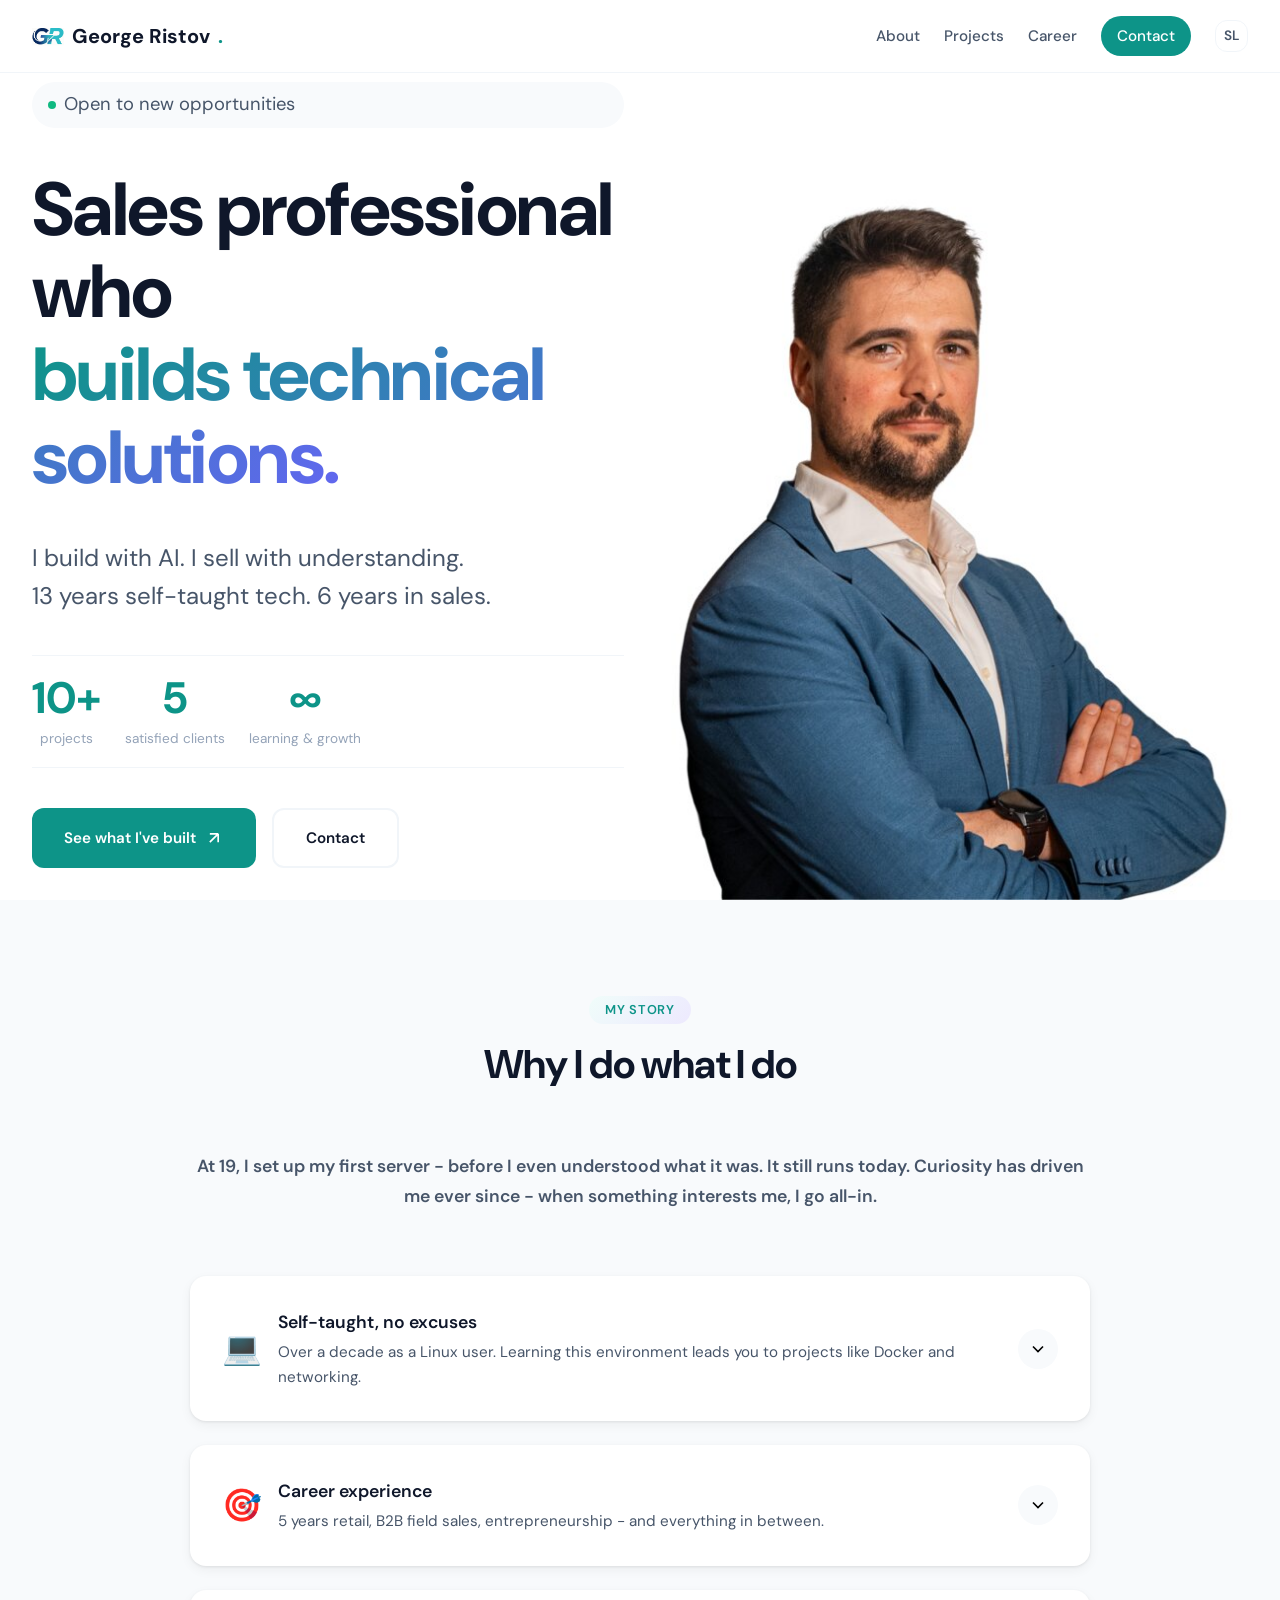
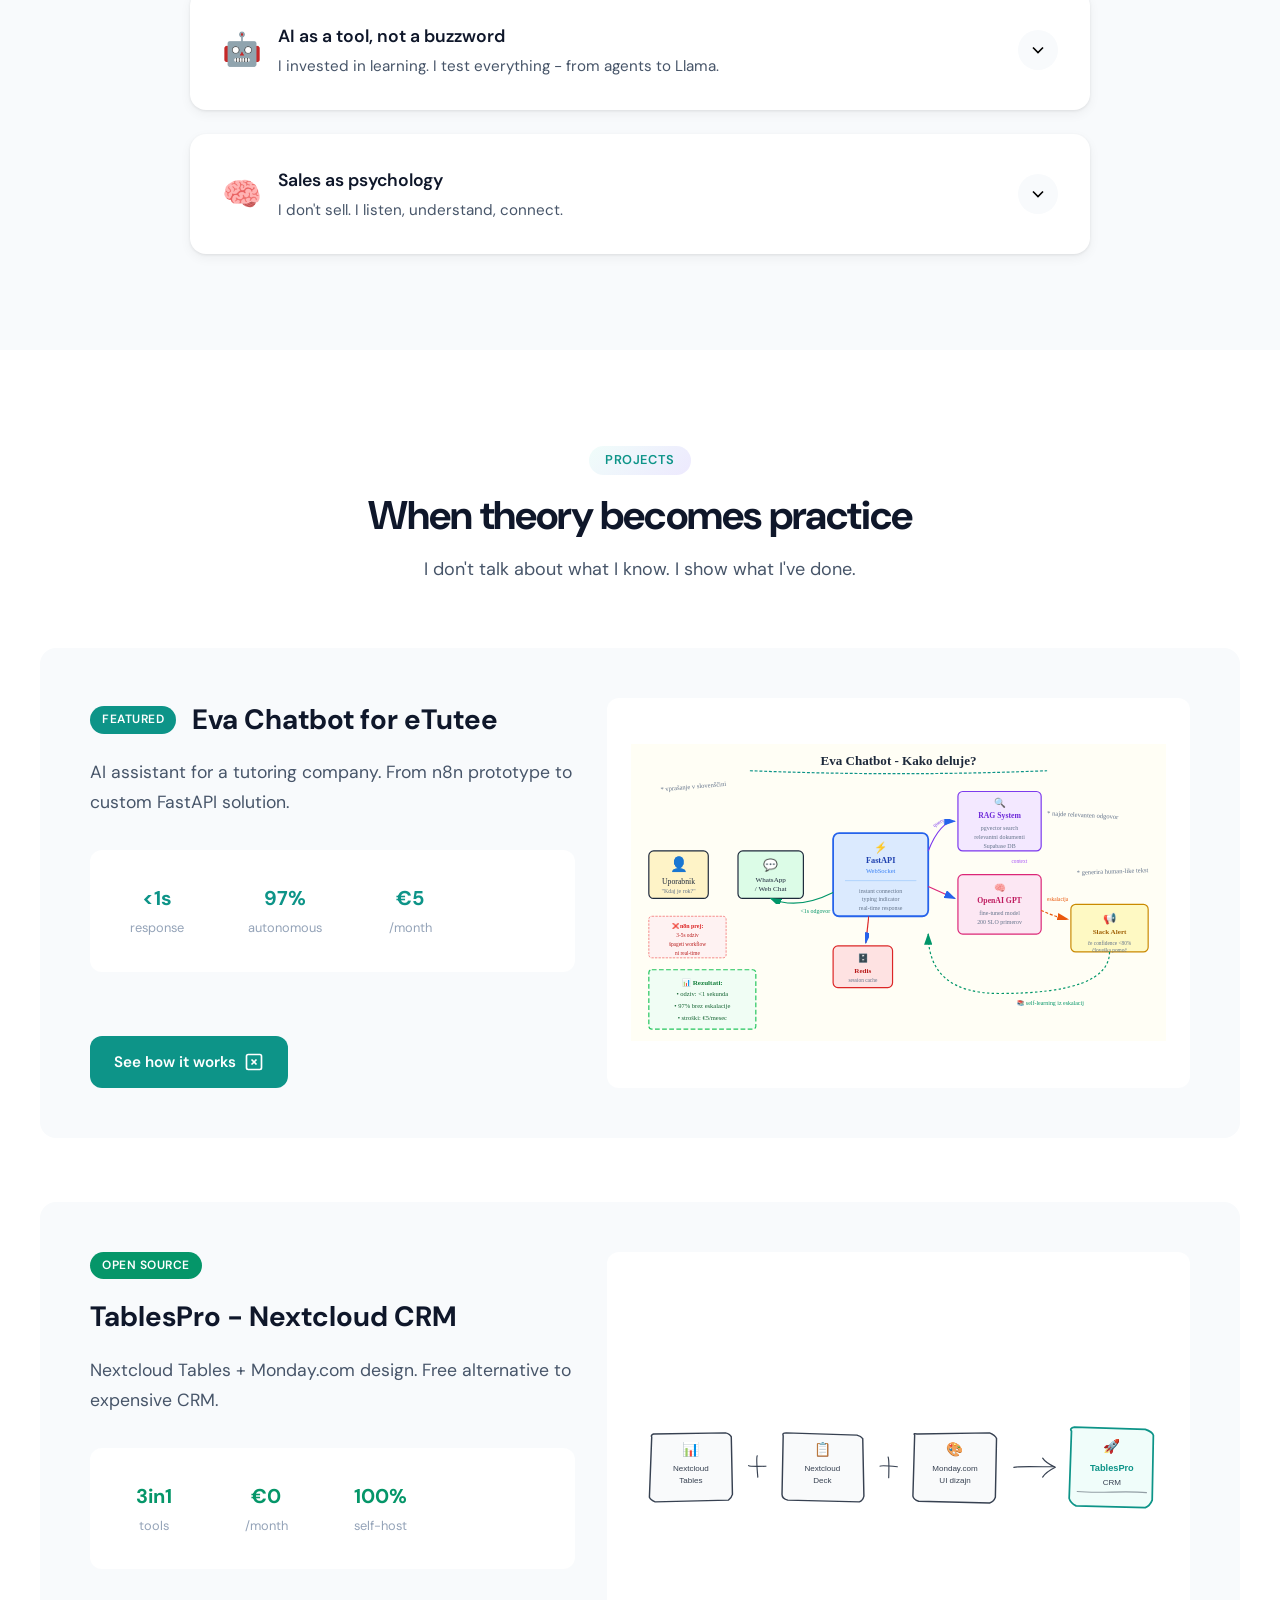
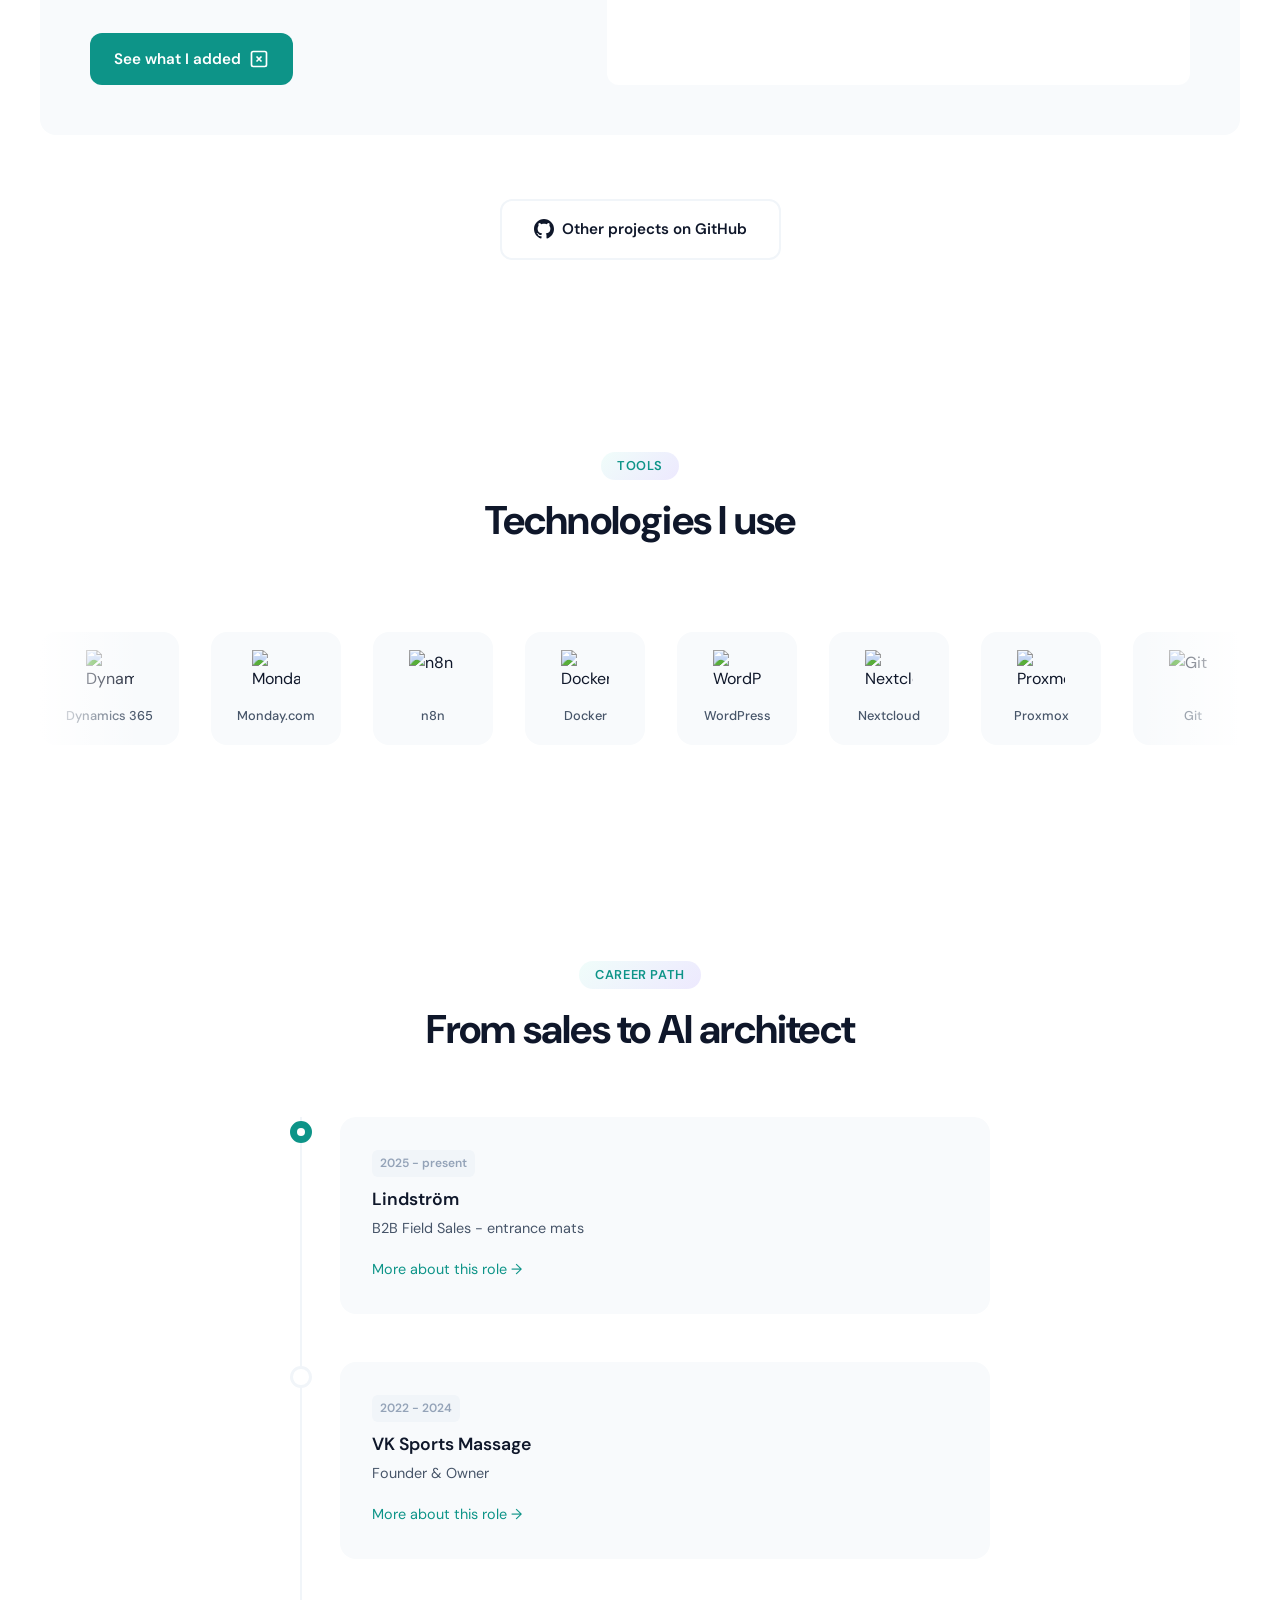
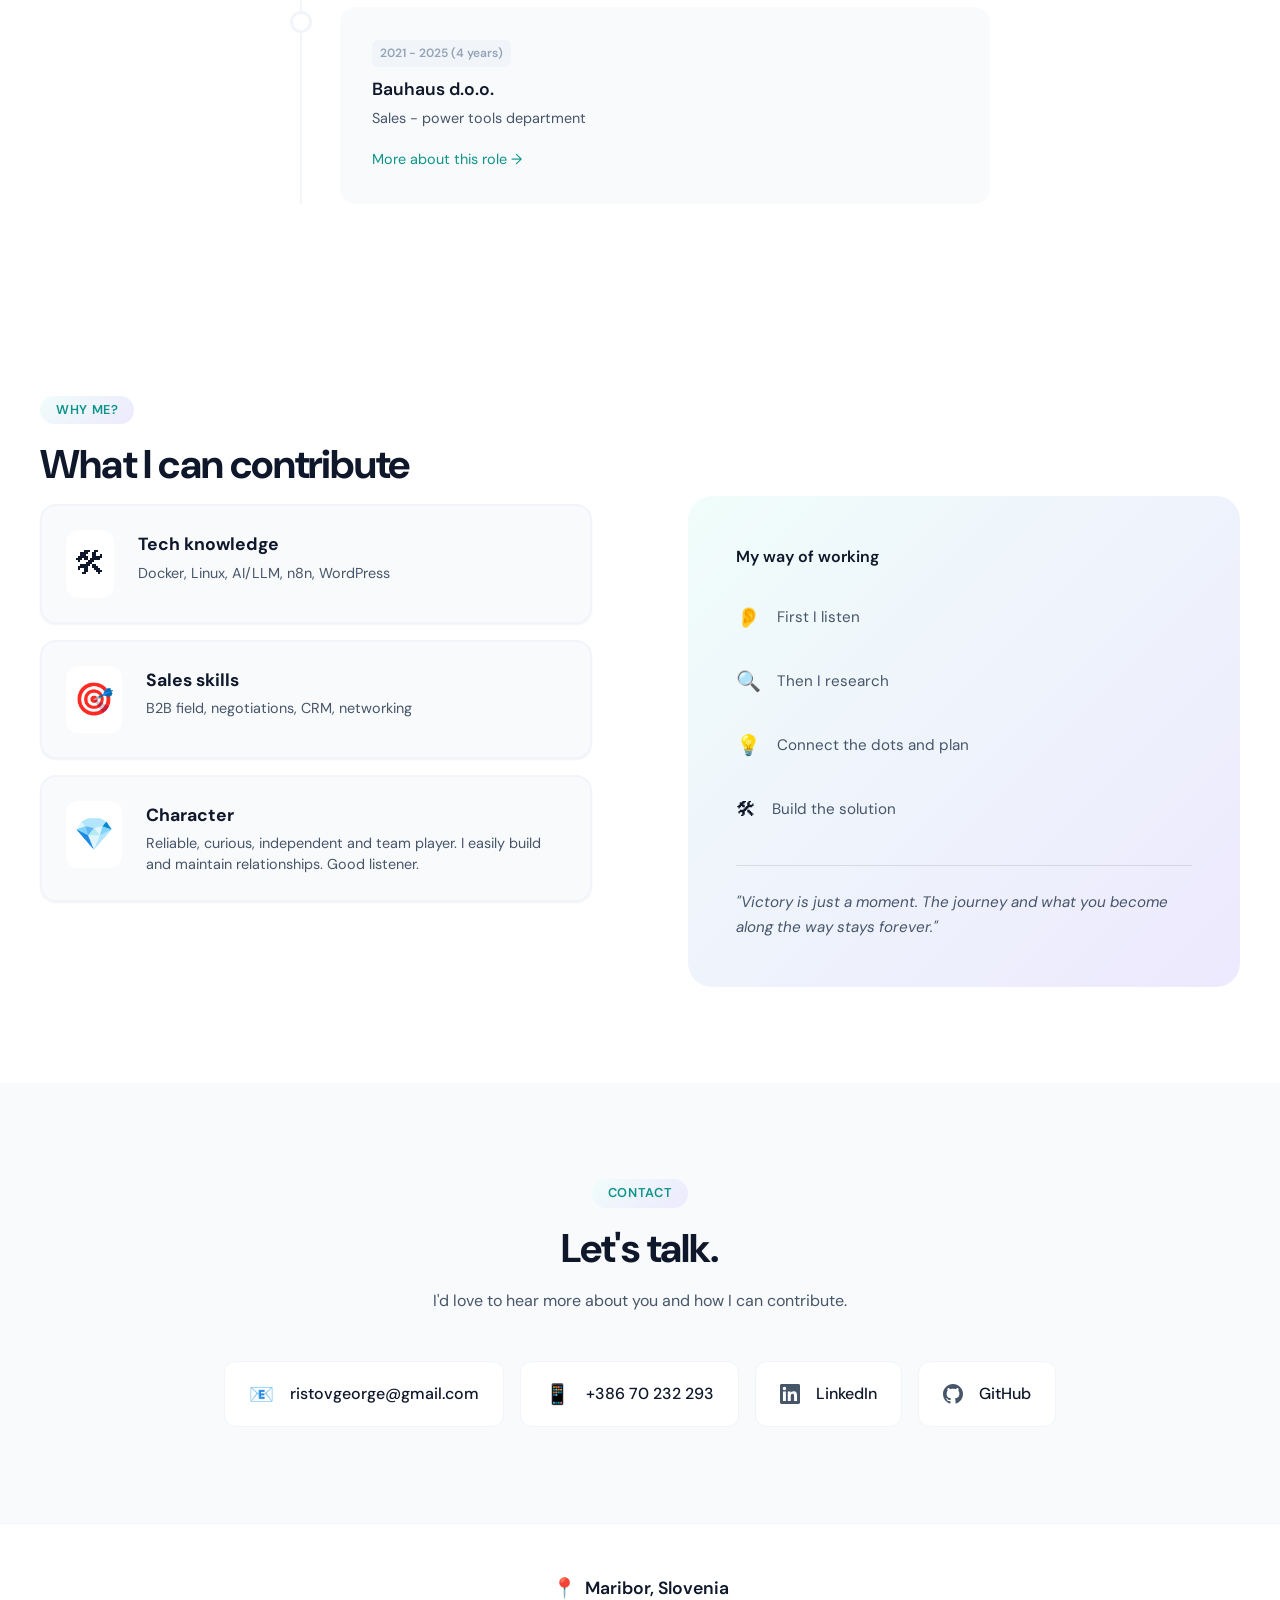
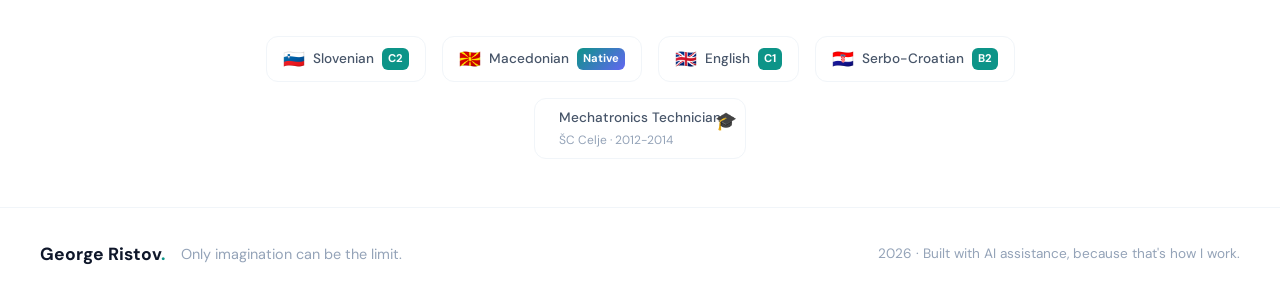
==== en/index.html @ c44b2ec3 "Add multi-language support (SL/EN) - Add English version of site in /en/ folder - Add language switc" ====
<!DOCTYPE html>
<html lang="en">
<head>
    <meta charset="UTF-8">
    <meta name="viewport" content="width=device-width, initial-scale=1.0">
    <title>George Ristov | Sales Professional Who Builds Technical Solutions</title>
    <meta name="description" content="12 years self-taught tech, 6 years in sales. I don't just code - I build solutions with AI.">
    <link rel="preconnect" href="https://fonts.googleapis.com">
    <link rel="preconnect" href="https://fonts.gstatic.com" crossorigin>
    <link href="https://fonts.googleapis.com/css2?family=DM+Sans:wght@400;500;600;700&family=JetBrains+Mono:wght@400;500&display=swap" rel="stylesheet">
    <link rel="stylesheet" href="../styles.css?v=20260107ar">
    <link rel="icon" type="image/png" href="../logo-nobacground.png">
    <!-- Hreflang for multi-language SEO -->
    <link rel="alternate" hreflang="sl" href="https://ristov.xyz/" />
    <link rel="alternate" hreflang="en" href="https://ristov.xyz/en/" />
    <link rel="alternate" hreflang="x-default" href="https://ristov.xyz/" />
</head>
<body id="top">
    <!-- Navigation -->
    <nav class="nav">
        <div class="nav-container">
            <a href="#top" class="nav-logo"><img src="../logo-gr.svg" alt="Logo" class="nav-logo-img">George Ristov<span class="accent">.</span></a>
            <div class="nav-links">
                <a href="#story" class="nav-link">About</a>
                <a href="#projects" class="nav-link">Projects</a>
                <a href="#career" class="nav-link">Career</a>
                <a href="#contact" class="nav-link btn-nav">Contact</a>
                <a href="/" class="nav-link lang-switch">SL</a>
            </div>
        </div>
    </nav>

    <!-- Hero Section -->
    <section class="hero">
        <div class="hero-container">
            <div class="hero-badge">
                <span class="badge-dot"></span>
                Open to new opportunities
            </div>

            <h1 class="hero-title">
                Sales professional who<br>
                <span class="gradient-text">builds technical solutions.</span>
            </h1>

            <p class="hero-subtitle">
                I build with AI. I sell with understanding.<br>
                13 years self-taught tech. 6 years in sales.
            </p>

            <div class="hero-stats">
                <div class="stat-item">
                    <span class="stat-value" id="github-repos">10+</span>
                    <span class="stat-label">projects</span>
                </div>
                <div class="stat-item">
                    <span class="stat-value">5</span>
                    <span class="stat-label">satisfied clients</span>
                </div>
                <div class="stat-item">
                    <span class="stat-value">&infin;</span>
                    <span class="stat-label">learning & growth</span>
                </div>
            </div>

            <div class="hero-cta">
                <a href="#projects" class="btn btn-primary">
                    See what I've built
                    <svg width="20" height="20" viewBox="0 0 24 24" fill="none" stroke="currentColor" stroke-width="2">
                        <path d="M7 17L17 7M17 7H7M17 7V17"/>
                    </svg>
                </a>
                <a href="#contact" class="btn btn-secondary">Contact</a>
            </div>
        </div>

        <div class="hero-visual">
            <img src="../george-optimized.jpg" alt="George Ristov" class="hero-image">
        </div>
    </section>

    <!-- Story Section -->
    <section id="story" class="section story-section">
        <div class="section-container">
            <div class="section-header">
                <span class="section-tag">My Story</span>
                <h2 class="section-title">Why I do what I do</h2>
            </div>

            <div class="story-content">
                <div class="story-intro">
                    <p class="story-lead">
                        At 19, I set up my first server - before I even understood what it was. It still runs today. Curiosity has driven me ever since - when something interests me, I go all-in.
                    </p>
                </div>

                <div class="story-cards">
                    <!-- Card 1: Tech Journey -->
                    <div class="story-card expandable" data-expanded="false">
                        <div class="card-preview">
                            <div class="card-icon">&#128187;</div>
                            <div class="card-info">
                                <h3>Self-taught, no excuses</h3>
                                <p>Over a decade as a Linux user. Learning this environment leads you to projects like Docker and networking.</p>
                            </div>
                            <button class="expand-btn" aria-label="Expand">
                                <svg width="20" height="20" viewBox="0 0 24 24" fill="none" stroke="currentColor" stroke-width="2">
                                    <path d="M6 9l6 6 6-6"/>
                                </svg>
                            </button>
                        </div>
                        <div class="card-details">
                            <p class="detail-motivation"><strong>Motivation:</strong> Things simply have to work. If they don't, I learn how to fix them.</p>

                            <div class="detail-list">
                                <p class="detail-heading"><strong>Key achievements:</strong></p>
                                <ul>
                                    <li>&#9989; <strong>Own infrastructure:</strong> Server from 2013 - still in production, 15+ Docker containers</li>
                                    <li>&#128161; <strong>Hands-on approach:</strong> First I do it, then I understand it.</li>
                                    <li>&#128274; <strong>Admin tasks:</strong> Backup strategies, firewall (UFW), SSL certificates, user management</li>
                                    <li>&#127891; <strong>Self-education:</strong> From YouTube to practice. Networking, security, optimization - all from curiosity.</li>
                                </ul>
                            </div>

                            <p class="detail-result"><strong>Result:</strong> Independence from formal systems. Deep understanding of how infrastructure works in practice - not just in theory.</p>

                            <div class="detail-tags">
                                <span>Linux</span>
                                <span>Docker</span>
                                <span>Proxmox</span>
                                <span>VM Management</span>
                                <span>Terminal</span>
                                <span>Open Source</span>
                                <span>10+ years</span>
                            </div>
                        </div>
                    </div>

                    <!-- Card 2: Sales & Learning from Failure -->
                    <div class="story-card expandable" data-expanded="false">
                        <div class="card-preview">
                            <div class="card-icon">&#127919;</div>
                            <div class="card-info">
                                <h3>Career experience</h3>
                                <p>5 years retail, B2B field sales, entrepreneurship - and everything in between.</p>
                            </div>
                            <button class="expand-btn" aria-label="Expand">
                                <svg width="20" height="20" viewBox="0 0 24 24" fill="none" stroke="currentColor" stroke-width="2">
                                    <path d="M6 9l6 6 6-6"/>
                                </svg>
                            </button>
                        </div>
                        <div class="card-details">
                            <p class="detail-motivation"><strong>Motivation:</strong> When I fall, I analyze where I went wrong. Then I learn. Then I try again.</p>

                            <div class="detail-list">
                                <p class="detail-heading"><strong>Experience:</strong></p>
                                <ul>
                                    <li>&#127978; <strong>Bauhaus (4 years):</strong> Power tools specialist - not just sales, but consulting</li>
                                    <li>&#128663; <strong>Lindstr&ouml;m (1 year):</strong> B2B field sales, Dynamics 365 CRM daily</li>
                                    <li>&#128134; <strong>VK Massage:</strong> From 14&rarr;150 clients/month, 70% conversion, BNI Dubai presentation</li>
                                    <li>&#128218; <strong>School of life:</strong> MLMs, dropshipping - failed, but learned from every mistake</li>
                                </ul>
                            </div>

                            <p class="detail-result"><strong>Result:</strong> I understand sales from all angles. I know how to sell, how not to sell, and how to spot empty promises when I see them.</p>

                            <div class="detail-tags">
                                <span>B2B</span>
                                <span>Retail</span>
                                <span>Entrepreneurship</span>
                                <span>CRM</span>
                            </div>
                        </div>
                    </div>

                    <!-- Card 3: AI First -->
                    <div class="story-card expandable" data-expanded="false">
                        <div class="card-preview">
                            <div class="card-icon">&#129302;</div>
                            <div class="card-info">
                                <h3>AI as a tool, not a buzzword</h3>
                                <p>I invested in learning. I test everything - from agents to Llama.</p>
                            </div>
                            <button class="expand-btn" aria-label="Expand">
                                <svg width="20" height="20" viewBox="0 0 24 24" fill="none" stroke="currentColor" stroke-width="2">
                                    <path d="M6 9l6 6 6-6"/>
                                </svg>
                            </button>
                        </div>
                        <div class="card-details">
                            <p class="detail-motivation"><strong>Motivation:</strong> AI isn't a buzzword - it's a tool. And tools need to be learned how to use properly.</p>

                            <div class="detail-list">
                                <p class="detail-heading"><strong>How I learn:</strong></p>
                                <ul>
                                    <li>&#128184; <strong>Investment:</strong> Paid courses, training, premium subscriptions - because it pays off</li>
                                    <li>&#129514; <strong>Testing:</strong> From AI agents to specialized tools - I try everything before judging</li>
                                    <li>&#128187; <strong>Self-hosted:</strong> Llama, Ollama on my own servers - I understand what happens "under the hood"</li>
                                    <li>&#128295; <strong>Practical use:</strong> n8n automations, Make.com workflows, API integrations</li>
                                </ul>
                            </div>

                            <p class="detail-result"><strong>Result:</strong> First I know the tools for the project. Then I make a structured plan. Only then does AI write the code - I debug it. This reduces hallucinations and I get exactly what I need.</p>

                            <div class="detail-tags">
                                <span>Claude</span>
                                <span>ChatGPT</span>
                                <span>Gemini</span>
                                <span>Perplexity</span>
                                <span>Grok</span>
                                <span>NotebookLM</span>
                                <span>Llama</span>
                                <span>Ollama</span>
                                <span>n8n</span>
                                <span>Canva</span>
                                <span>Antigravity</span>
                            </div>
                        </div>
                    </div>

                    <!-- Card 4: Sales Philosophy -->
                    <div class="story-card expandable" data-expanded="false">
                        <div class="card-preview">
                            <div class="card-icon">&#129504;</div>
                            <div class="card-info">
                                <h3>Sales as psychology</h3>
                                <p>I don't sell. I listen, understand, connect.</p>
                            </div>
                            <button class="expand-btn" aria-label="Expand">
                                <svg width="20" height="20" viewBox="0 0 24 24" fill="none" stroke="currentColor" stroke-width="2">
                                    <path d="M6 9l6 6 6-6"/>
                                </svg>
                            </button>
                        </div>
                        <div class="card-details">
                            <p class="detail-motivation"><strong>Philosophy:</strong> Sales isn't pushing a product. It's understanding the person in front of you - what they need, what worries them, what they're missing.</p>

                            <div class="detail-list">
                                <p class="detail-heading"><strong>How this looks in practice:</strong></p>
                                <ul>
                                    <li>&#128066; <strong>First I listen:</strong> Before I say anything, I understand the situation. The customer tells you what they need - if you give them space.</li>
                                    <li>&#128682; <strong>I open doors, not force:</strong> A product or service can start a conversation, not generic pushing.</li>
                                    <li>&#127919; <strong>I solve problems:</strong> I don't sell features. I sell solutions for specific problems the customer has.</li>
                                    <li>&#129309; <strong>I build trust:</strong> If I show up repeatedly, I build a relationship - even if we don't say much.</li>
                                </ul>
                            </div>

                            <p class="detail-result"><strong>Result:</strong> When you listen and the customer becomes an "open book", you get information for the right solution. Sales becomes a conversation, not a battle.</p>

                            <div class="detail-tags">
                                <span>Psychology</span>
                                <span>Listening</span>
                                <span>Trust</span>
                                <span>Empathy</span>
                            </div>
                        </div>
                    </div>
                </div>
            </div>
        </div>
    </section>

    <!-- Projects Section -->
    <section id="projects" class="section projects-section">
        <div class="section-container">
            <div class="section-header">
                <span class="section-tag">Projects</span>
                <h2 class="section-title">When theory becomes practice</h2>
                <p class="section-desc">I don't talk about what I know. I show what I've done.</p>
            </div>

            <!-- Featured Project: Eva -->
            <div class="project-featured-card" data-modal="eva">
                <div class="project-card-content">
                    <div class="project-header">
                        <span class="project-badge">Featured</span>
                        <h3>Eva Chatbot for eTutee</h3>
                    </div>
                    <p class="project-desc">
                        AI assistant for a tutoring company. From n8n prototype to custom FastAPI solution.
                    </p>

                    <div class="project-metrics">
                        <div class="metric">
                            <span class="metric-value">&lt;1s</span>
                            <span class="metric-label">response</span>
                        </div>
                        <div class="metric">
                            <span class="metric-value">97%</span>
                            <span class="metric-label">autonomous</span>
                        </div>
                        <div class="metric">
                            <span class="metric-value">&euro;5</span>
                            <span class="metric-label">/month</span>
                        </div>
                    </div>

                </div>
                <div class="project-card-preview">
                    <img src="../eva-architecture.svg" alt="Eva architecture" class="architecture-preview">
                </div>
                <button class="btn-modal-open">
                    <span>See how it works</span>
                    <svg width="20" height="20" viewBox="0 0 24 24" fill="none" stroke="currentColor" stroke-width="2">
                        <rect x="3" y="3" width="18" height="18" rx="2"/>
                        <path d="M9 9l6 6M15 9l-6 6"/>
                    </svg>
                </button>
            </div>

            <!-- Featured Project 2: TablesPro -->
            <div class="project-featured-card secondary" data-modal="tablespro">
                <div class="project-card-content">
                    <div class="project-header">
                        <span class="project-badge">Open Source</span>
                        <h3>TablesPro - Nextcloud CRM</h3>
                    </div>
                    <p class="project-desc">
                        Nextcloud Tables + Monday.com design. Free alternative to expensive CRM.
                    </p>

                    <div class="project-metrics">
                        <div class="metric">
                            <span class="metric-value">3in1</span>
                            <span class="metric-label">tools</span>
                        </div>
                        <div class="metric">
                            <span class="metric-value">&euro;0</span>
                            <span class="metric-label">/month</span>
                        </div>
                        <div class="metric">
                            <span class="metric-value">100%</span>
                            <span class="metric-label">self-host</span>
                        </div>
                    </div>

                </div>
                <div class="project-card-preview">
                    <img src="../tablespro-architecture.svg" alt="TablesPro Architecture: Nextcloud Tables + Deck + Monday UI = TablesPro" class="tech-preview-svg">
                </div>
                <button class="btn-modal-open">
                    <span>See what I added</span>
                    <svg width="20" height="20" viewBox="0 0 24 24" fill="none" stroke="currentColor" stroke-width="2">
                        <rect x="3" y="3" width="18" height="18" rx="2"/>
                        <path d="M9 9l6 6M15 9l-6 6"/>
                    </svg>
                </button>
            </div>

            <div class="projects-more">
                <a href="projects.html" class="btn btn-secondary">
                    <svg width="20" height="20" viewBox="0 0 24 24" fill="currentColor">
                        <path d="M12 0c-6.626 0-12 5.373-12 12 0 5.302 3.438 9.8 8.207 11.387.599.111.793-.261.793-.577v-2.234c-3.338.726-4.033-1.416-4.033-1.416-.546-1.387-1.333-1.756-1.333-1.756-1.089-.745.083-.729.083-.729 1.205.084 1.839 1.237 1.839 1.237 1.07 1.834 2.807 1.304 3.492.997.107-.775.418-1.305.762-1.604-2.665-.305-5.467-1.334-5.467-5.931 0-1.311.469-2.381 1.236-3.221-.124-.303-.535-1.524.117-3.176 0 0 1.008-.322 3.301 1.23.957-.266 1.983-.399 3.003-.404 1.02.005 2.047.138 3.006.404 2.291-1.552 3.297-1.23 3.297-1.23.653 1.653.242 2.874.118 3.176.77.84 1.235 1.911 1.235 3.221 0 4.609-2.807 5.624-5.479 5.921.43.372.823 1.102.823 2.222v3.293c0 .319.192.694.801.576 4.765-1.589 8.199-6.086 8.199-11.386 0-6.627-5.373-12-12-12z"/>
                    </svg>
                    Other projects on GitHub
                </a>
            </div>

        </div>
    </section>

    <!-- Tools Section -->
    <section class="section tools-section">
        <div class="section-container">
            <div class="section-header">
                <span class="section-tag">Tools</span>
                <h2 class="section-title">Technologies I use</h2>
            </div>

            <div class="tools-slider">
                <div class="tools-track">
                    <!-- First set -->
                    <div class="tool-item" title="Dynamics 365">
                        <img src="https://cdn.jsdelivr.net/gh/devicons/devicon/icons/azure/azure-original.svg" alt="Dynamics 365">
                        <span>Dynamics 365</span>
                    </div>
                    <div class="tool-item" title="Monday.com">
                        <img src="https://dapulse-res.cloudinary.com/image/upload/f_auto,q_auto/remote_mondaycom_static/img/monday-logo-x2.png" alt="Monday.com">
                        <span>Monday.com</span>
                    </div>
                    <div class="tool-item" title="n8n">
                        <img src="https://n8n.io/favicon.ico" alt="n8n">
                        <span>n8n</span>
                    </div>
                    <div class="tool-item" title="Docker">
                        <img src="https://cdn.jsdelivr.net/gh/devicons/devicon/icons/docker/docker-original.svg" alt="Docker">
                        <span>Docker</span>
                    </div>
                    <div class="tool-item" title="WordPress">
                        <img src="https://cdn.jsdelivr.net/gh/devicons/devicon/icons/wordpress/wordpress-plain.svg" alt="WordPress">
                        <span>WordPress</span>
                    </div>
                    <div class="tool-item" title="Nextcloud">
                        <img src="https://upload.wikimedia.org/wikipedia/commons/6/60/Nextcloud_Logo.svg" alt="Nextcloud">
                        <span>Nextcloud</span>
                    </div>
                    <div class="tool-item" title="Proxmox">
                        <img src="https://www.proxmox.com/images/proxmox/proxmox-logo-color-stacked.png" alt="Proxmox">
                        <span>Proxmox</span>
                    </div>
                    <div class="tool-item" title="Git">
                        <img src="https://cdn.jsdelivr.net/gh/devicons/devicon/icons/git/git-original.svg" alt="Git">
                        <span>Git</span>
                    </div>
                    <div class="tool-item" title="VS Code">
                        <img src="https://cdn.jsdelivr.net/gh/devicons/devicon/icons/vscode/vscode-original.svg" alt="VS Code">
                        <span>VS Code</span>
                    </div>
                    <div class="tool-item" title="Claude">
                        <img src="https://claude.ai/favicon.ico" alt="Claude">
                        <span>Claude</span>
                    </div>
                    <div class="tool-item" title="ChatGPT">
                        <img src="https://upload.wikimedia.org/wikipedia/commons/0/04/ChatGPT_logo.svg" alt="ChatGPT">
                        <span>ChatGPT</span>
                    </div>
                    <div class="tool-item" title="Python">
                        <img src="https://cdn.jsdelivr.net/gh/devicons/devicon/icons/python/python-original.svg" alt="Python">
                        <span>Python</span>
                    </div>
                    <div class="tool-item" title="Canva">
                        <img src="https://static.canva.com/static/images/favicon-1.ico" alt="Canva">
                        <span>Canva</span>
                    </div>
                    <div class="tool-item" title="Gemini">
                        <img src="https://www.gstatic.com/lamda/images/gemini_sparkle_v002_d4735304ff6292a690345.svg" alt="Gemini">
                        <span>Gemini</span>
                    </div>
                    <div class="tool-item" title="Perplexity">
                        <img src="https://upload.wikimedia.org/wikipedia/commons/1/1d/Perplexity_AI_logo.svg" alt="Perplexity">
                        <span>Perplexity</span>
                    </div>
                    <div class="tool-item" title="Terminal">
                        <img src="https://cdn.jsdelivr.net/gh/devicons/devicon/icons/bash/bash-original.svg" alt="Terminal">
                        <span>Terminal</span>
                    </div>
                    <div class="tool-item" title="VMware">
                        <img src="https://upload.wikimedia.org/wikipedia/commons/5/5a/Vmware_workstation_16_icon.svg" alt="VMware">
                        <span>VMware</span>
                    </div>
                    <div class="tool-item" title="Antigravity">
                        <img src="https://cdn.jsdelivr.net/gh/devicons/devicon/icons/vscode/vscode-original.svg" alt="Antigravity">
                        <span>Antigravity</span>
                    </div>
                    <div class="tool-item" title="Cloudflare">
                        <img src="https://cdn.jsdelivr.net/gh/devicons/devicon/icons/cloudflare/cloudflare-original.svg" alt="Cloudflare">
                        <span>Cloudflare</span>
                    </div>
                    <!-- Duplicate for seamless loop -->
                    <div class="tool-item" title="Dynamics 365">
                        <img src="https://cdn.jsdelivr.net/gh/devicons/devicon/icons/azure/azure-original.svg" alt="Dynamics 365">
                        <span>Dynamics 365</span>
                    </div>
                    <div class="tool-item" title="Monday.com">
                        <img src="https://dapulse-res.cloudinary.com/image/upload/f_auto,q_auto/remote_mondaycom_static/img/monday-logo-x2.png" alt="Monday.com">
                        <span>Monday.com</span>
                    </div>
                    <div class="tool-item" title="n8n">
                        <img src="https://n8n.io/favicon.ico" alt="n8n">
                        <span>n8n</span>
                    </div>
                    <div class="tool-item" title="Docker">
                        <img src="https://cdn.jsdelivr.net/gh/devicons/devicon/icons/docker/docker-original.svg" alt="Docker">
                        <span>Docker</span>
                    </div>
                    <div class="tool-item" title="WordPress">
                        <img src="https://cdn.jsdelivr.net/gh/devicons/devicon/icons/wordpress/wordpress-plain.svg" alt="WordPress">
                        <span>WordPress</span>
                    </div>
                    <div class="tool-item" title="Nextcloud">
                        <img src="https://upload.wikimedia.org/wikipedia/commons/6/60/Nextcloud_Logo.svg" alt="Nextcloud">
                        <span>Nextcloud</span>
                    </div>
                    <div class="tool-item" title="Proxmox">
                        <img src="https://www.proxmox.com/images/proxmox/proxmox-logo-color-stacked.png" alt="Proxmox">
                        <span>Proxmox</span>
                    </div>
                    <div class="tool-item" title="Git">
                        <img src="https://cdn.jsdelivr.net/gh/devicons/devicon/icons/git/git-original.svg" alt="Git">
                        <span>Git</span>
                    </div>
                    <div class="tool-item" title="VS Code">
                        <img src="https://cdn.jsdelivr.net/gh/devicons/devicon/icons/vscode/vscode-original.svg" alt="VS Code">
                        <span>VS Code</span>
                    </div>
                    <div class="tool-item" title="Claude">
                        <img src="https://claude.ai/favicon.ico" alt="Claude">
                        <span>Claude</span>
                    </div>
                    <div class="tool-item" title="ChatGPT">
                        <img src="https://upload.wikimedia.org/wikipedia/commons/0/04/ChatGPT_logo.svg" alt="ChatGPT">
                        <span>ChatGPT</span>
                    </div>
                    <div class="tool-item" title="Python">
                        <img src="https://cdn.jsdelivr.net/gh/devicons/devicon/icons/python/python-original.svg" alt="Python">
                        <span>Python</span>
                    </div>
                    <div class="tool-item" title="Canva">
                        <img src="https://static.canva.com/static/images/favicon-1.ico" alt="Canva">
                        <span>Canva</span>
                    </div>
                    <div class="tool-item" title="Gemini">
                        <img src="https://www.gstatic.com/lamda/images/gemini_sparkle_v002_d4735304ff6292a690345.svg" alt="Gemini">
                        <span>Gemini</span>
                    </div>
                    <div class="tool-item" title="Perplexity">
                        <img src="https://upload.wikimedia.org/wikipedia/commons/1/1d/Perplexity_AI_logo.svg" alt="Perplexity">
                        <span>Perplexity</span>
                    </div>
                    <div class="tool-item" title="Terminal">
                        <img src="https://cdn.jsdelivr.net/gh/devicons/devicon/icons/bash/bash-original.svg" alt="Terminal">
                        <span>Terminal</span>
                    </div>
                    <div class="tool-item" title="VMware">
                        <img src="https://upload.wikimedia.org/wikipedia/commons/5/5a/Vmware_workstation_16_icon.svg" alt="VMware">
                        <span>VMware</span>
                    </div>
                    <div class="tool-item" title="Antigravity">
                        <img src="https://cdn.jsdelivr.net/gh/devicons/devicon/icons/vscode/vscode-original.svg" alt="Antigravity">
                        <span>Antigravity</span>
                    </div>
                    <div class="tool-item" title="Cloudflare">
                        <img src="https://cdn.jsdelivr.net/gh/devicons/devicon/icons/cloudflare/cloudflare-original.svg" alt="Cloudflare">
                        <span>Cloudflare</span>
                    </div>
                </div>
            </div>
        </div>
    </section>

    <!-- Journey Section -->
    <section id="career" class="section journey-section">
        <div class="section-container">
            <div class="section-header">
                <span class="section-tag">Career Path</span>
                <h2 class="section-title">From sales to AI architect</h2>
            </div>

            <div class="timeline">
                <div class="timeline-item expandable" data-expanded="false">
                    <div class="timeline-marker current"></div>
                    <div class="timeline-content">
                        <div class="timeline-header">
                            <span class="timeline-date">2025 - present</span>
                            <h4>Lindstr&ouml;m</h4>
                            <p class="timeline-role">B2B Field Sales - entrance mats</p>
                        </div>
                        <button class="expand-btn-text">More about this role &rarr;</button>
                        <div class="timeline-details">
                            <ul style="margin: 0; padding-left: var(--space-lg); display: flex; flex-direction: column; gap: var(--space-sm);">
                                <li>Acquiring new clients and developing existing business relationships through active prospecting via networking, trade fairs, and targeted calls.</li>
                                <li>Consulting clients on mat rental and maintenance, assessing space needs, and recommending optimal types and sizes.</li>
                                <li>Leading price negotiations, contract terms, and closing sales agreements to achieve monthly and annual sales targets.</li>
                                <li>Monitoring client satisfaction, resolving complaints, and regular follow-up for long-term retention and portfolio growth.</li>
                                <li>Preparing sales reports, market analysis, and collaborating with the team on growth strategies for the Slovenian market.</li>
                            </ul>
                            <div class="achievement-badges" style="margin-top: var(--space-md);">
                                <span>B2B field</span>
                                <span>Dynamics 365</span>
                                <span>Negotiations</span>
                                <span>Account management</span>
                            </div>
                        </div>
                    </div>
                </div>

                <div class="timeline-item expandable" data-expanded="false">
                    <div class="timeline-marker"></div>
                    <div class="timeline-content">
                        <div class="timeline-header">
                            <span class="timeline-date">2022 - 2024</span>
                            <h4>VK Sports Massage</h4>
                            <p class="timeline-role">Founder & Owner</p>
                        </div>
                        <button class="expand-btn-text">More about this role &rarr;</button>
                        <div class="timeline-details">
                            <ul style="margin: 0; padding-left: var(--space-lg); display: flex; flex-direction: column; gap: var(--space-sm);">
                                <li>Increased monthly clients from 14 to 150 within 1.5 years using marketing, BNI networking, and targeted presentations.</li>
                                <li>Improved client trust by offering free consultations, leading to 70% conversion to therapy packages.</li>
                                <li>Developed and implemented SEO strategy - creating 40+ articles with high search volume and low competition to reach top search results.</li>
                                <li>Active networking in BNI groups across Slovenia and abroad (Dubai) to build allies and gain referrals.</li>
                                <li>3 website iterations: first built myself, second actively co-designed with a team in Elementor, third rebuilt by the team for better SEO optimization.</li>
                            </ul>
                            <div class="achievement-badges" style="margin-top: var(--space-md);">
                                <span>14&rarr;150 clients</span>
                                <span>70% conversion</span>
                                <span>40+ SEO articles</span>
                                <span>BNI Dubai</span>
                            </div>
                        </div>
                    </div>
                </div>

                <div class="timeline-item expandable" data-expanded="false">
                    <div class="timeline-marker"></div>
                    <div class="timeline-content">
                        <div class="timeline-header">
                            <span class="timeline-date">2021 - 2025 (4 years)</span>
                            <h4>Bauhaus d.o.o.</h4>
                            <p class="timeline-role">Sales - power tools department</p>
                        </div>
                        <button class="expand-btn-text">More about this role &rarr;</button>
                        <div class="timeline-details">
                            <ul style="margin: 0; padding-left: var(--space-lg); display: flex; flex-direction: column; gap: var(--space-sm);">
                                <li>Increased sales by 20% by implementing a personalized approach - actively listening to identify customer needs and suggesting optimal solutions.</li>
                                <li>Successfully used "either-or" question techniques to help customers decide easier.</li>
                                <li>Optimized product placement to increase visibility of key items and reduce search time.</li>
                                <li>Managed inventory and ensured optimal product availability to improve sales efficiency.</li>
                                <li>Resolved complaints and found effective solutions to increase customer satisfaction.</li>
                                <li>Maintained contacts with trade representatives from various brands.</li>
                            </ul>
                            <div class="achievement-badges" style="margin-top: var(--space-md);">
                                <span>+20% sales</span>
                                <span>Tools expert</span>
                                <span>Consultant</span>
                                <span>Inventory management</span>
                            </div>
                        </div>
                    </div>
                </div>

            </div>
        </div>
    </section>

    <!-- Why Me Section -->
    <section class="section why-section">
        <div class="section-container">
            <div class="why-content">
                <div class="why-text">
                    <span class="section-tag">Why me?</span>
                    <h2 class="section-title">What I can contribute</h2>

                    <!-- Three Pillars -->
                    <div class="pillars-list">
                        <div class="pillar-item">
                            <span class="pillar-icon-sm">&#128736;</span>
                            <div class="pillar-content">
                                <strong>Tech knowledge</strong>
                                <span>Docker, Linux, AI/LLM, n8n, WordPress</span>
                            </div>
                        </div>
                        <div class="pillar-item">
                            <span class="pillar-icon-sm">&#127919;</span>
                            <div class="pillar-content">
                                <strong>Sales skills</strong>
                                <span>B2B field, negotiations, CRM, networking</span>
                            </div>
                        </div>
                        <div class="pillar-item">
                            <span class="pillar-icon-sm">&#128142;</span>
                            <div class="pillar-content">
                                <strong>Character</strong>
                                <span>Reliable, curious, independent and team player. I easily build and maintain relationships. Good listener.</span>
                            </div>
                        </div>
                    </div>
                </div>

                <div class="why-visual">
                    <div class="personality-card">
                        <h4>My way of working</h4>
                        <div class="personality-traits">
                            <div class="trait">
                                <span class="trait-icon">&#128066;</span>
                                <span>First I listen</span>
                            </div>
                            <div class="trait">
                                <span class="trait-icon">&#128269;</span>
                                <span>Then I research</span>
                            </div>
                            <div class="trait">
                                <span class="trait-icon">&#128161;</span>
                                <span>Connect the dots and plan</span>
                            </div>
                            <div class="trait">
                                <span class="trait-icon">&#128736;</span>
                                <span>Build the solution</span>
                            </div>
                        </div>
                        <div class="personality-quote">
                            "Victory is just a moment. The journey and what you become along the way stays forever."
                        </div>
                    </div>
                </div>
            </div>
        </div>
    </section>

    <!-- Contact Section -->
    <section id="contact" class="section contact-section">
        <div class="section-container">
            <div class="contact-header">
                <span class="section-tag">Contact</span>
                <h2 class="section-title">Let's talk.</h2>
                <p>I'd love to hear more about you and how I can contribute.</p>
            </div>

            <div class="contact-row">
                <a href="mailto:ristovgeorge@gmail.com?subject=Hello%20George!&body=Hello%20George,%0D%0A%0D%0AI%20saw%20your%20portfolio%20and%20I'd%20like%20to%20learn%20more%20about%20you.%0D%0A%0D%0A%0D%0ABest%20regards" class="contact-item">
                    <span class="contact-icon">&#128231;</span>
                    <span>ristovgeorge@gmail.com</span>
                </a>
                <a href="tel:+38670232293" class="contact-item contact-phone">
                    <span class="contact-icon">&#128241;</span>
                    <span>+386 70 232 293</span>
                </a>
                <a href="https://www.linkedin.com/in/george-ristov/" target="_blank" class="contact-item">
                    <svg class="contact-icon-svg" width="20" height="20" viewBox="0 0 24 24" fill="currentColor">
                        <path d="M20.447 20.452h-3.554v-5.569c0-1.328-.027-3.037-1.852-3.037-1.853 0-2.136 1.445-2.136 2.939v5.667H9.351V9h3.414v1.561h.046c.477-.9 1.637-1.85 3.37-1.85 3.601 0 4.267 2.37 4.267 5.455v6.286zM5.337 7.433c-1.144 0-2.063-.926-2.063-2.065 0-1.138.92-2.063 2.063-2.063 1.14 0 2.064.925 2.064 2.063 0 1.139-.925 2.065-2.064 2.065zm1.782 13.019H3.555V9h3.564v11.452zM22.225 0H1.771C.792 0 0 .774 0 1.729v20.542C0 23.227.792 24 1.771 24h20.451C23.2 24 24 23.227 24 22.271V1.729C24 .774 23.2 0 22.222 0h.003z"/>
                    </svg>
                    <span>LinkedIn</span>
                </a>
                <a href="https://github.com/Dzo4e2250" target="_blank" class="contact-item">
                    <svg class="contact-icon-svg" width="20" height="20" viewBox="0 0 24 24" fill="currentColor">
                        <path d="M12 0c-6.626 0-12 5.373-12 12 0 5.302 3.438 9.8 8.207 11.387.599.111.793-.261.793-.577v-2.234c-3.338.726-4.033-1.416-4.033-1.416-.546-1.387-1.333-1.756-1.333-1.756-1.089-.745.083-.729.083-.729 1.205.084 1.839 1.237 1.839 1.237 1.07 1.834 2.807 1.304 3.492.997.107-.775.418-1.305.762-1.604-2.665-.305-5.467-1.334-5.467-5.931 0-1.311.469-2.381 1.236-3.221-.124-.303-.535-1.524.117-3.176 0 0 1.008-.322 3.301 1.23.957-.266 1.983-.399 3.003-.404 1.02.005 2.047.138 3.006.404 2.291-1.552 3.297-1.23 3.297-1.23.653 1.653.242 2.874.118 3.176.77.84 1.235 1.911 1.235 3.221 0 4.609-2.807 5.624-5.479 5.921.43.372.823 1.102.823 2.222v3.293c0 .319.192.694.801.576 4.765-1.589 8.199-6.086 8.199-11.386 0-6.627-5.373-12-12-12z"/>
                    </svg>
                    <span>GitHub</span>
                </a>
            </div>
        </div>
    </section>

    <!-- Quick Info Strip -->
    <section class="quick-info-strip">
        <div class="quick-info-container">
            <div class="quick-info-location">
                <span class="location-icon">&#128205;</span>
                <span class="location-text">Maribor, Slovenia</span>
            </div>

            <div class="quick-info-cards">
                <div class="info-card lang-card">
                    <span class="card-flag">&#127480;&#127470;</span>
                    <span class="card-label">Slovenian</span>
                    <span class="card-level">C2</span>
                </div>
                <div class="info-card lang-card">
                    <span class="card-flag">&#127474;&#127472;</span>
                    <span class="card-label">Macedonian</span>
                    <span class="card-level native">Native</span>
                </div>
                <div class="info-card lang-card">
                    <span class="card-flag">&#127468;&#127463;</span>
                    <span class="card-label">English</span>
                    <span class="card-level">C1</span>
                </div>
                <div class="info-card lang-card">
                    <span class="card-flag">&#127469;&#127479;</span>
                    <span class="card-label">Serbo-Croatian</span>
                    <span class="card-level">B2</span>
                </div>
                <div class="info-card edu-card">
                    <span class="card-flag">&#127891;</span>
                    <span class="card-label">Mechatronics Technician</span>
                    <span class="card-detail">&Scaron;C Celje &middot; 2012-2014</span>
                </div>
            </div>
        </div>
    </section>

    <!-- Footer -->
    <footer class="footer">
        <div class="footer-container">
            <div class="footer-left">
                <span class="footer-logo">George Ristov<span class="accent">.</span></span>
                <span class="footer-tagline">Only imagination can be the limit.</span>
            </div>
            <div class="footer-right">
                <span>2026 &middot; Built with AI assistance, because that's how I work.</span>
            </div>
        </div>
    </footer>

    <!-- Project Modal -->
    <div class="modal-overlay" id="projectModal">
        <div class="modal-container">
            <button class="modal-close" aria-label="Close">
                <svg width="24" height="24" viewBox="0 0 24 24" fill="none" stroke="currentColor" stroke-width="2">
                    <path d="M18 6L6 18M6 6l12 12"/>
                </svg>
            </button>

            <div class="modal-content" id="modalContent">
                <!-- Content injected by JS -->
            </div>
        </div>
    </div>

    <script src="../app.js?v=20260107en"></script>

    <!-- Bottom Navigation (Mobile Only) -->
    <nav class="nav-bottom">
        <a href="#story" class="nav-link">
            <svg viewBox="0 0 24 24"><path d="M20 21v-2a4 4 0 0 0-4-4H8a4 4 0 0 0-4 4v2"/><circle cx="12" cy="7" r="4"/></svg>
            <span>About</span>
        </a>
        <a href="#projects" class="nav-link">
            <svg viewBox="0 0 24 24"><path d="M2 3h6a4 4 0 0 1 4 4v14a3 3 0 0 0-3-3H2z"/><path d="M22 3h-6a4 4 0 0 0-4 4v14a3 3 0 0 1 3-3h7z"/></svg>
            <span>Projects</span>
        </a>
        <a href="#career" class="nav-link">
            <svg viewBox="0 0 24 24"><path d="M22 12h-4l-3 9L9 3l-3 9H2"/></svg>
            <span>Career</span>
        </a>
        <a href="#contact" class="nav-link btn-nav">
            <svg viewBox="0 0 24 24"><path d="M4 4h16c1.1 0 2 .9 2 2v12c0 1.1-.9 2-2 2H4c-1.1 0-2-.9-2-2V6c0-1.1.9-2 2-2z"/><polyline points="22,6 12,13 2,6"/></svg>
            <span>Contact</span>
        </a>
        <a href="/" class="nav-link lang-switch">SL</a>
    </nav>
</body>
</html>
---- styles.css ----
/* ==========================================================================
   GEORGE BUILDS THINGS - Clean & Fresh Design
   ========================================================================== */

/* CSS Custom Properties */
:root {
    /* Colors - Fresh & Light */
    --bg-primary: #ffffff;
    --bg-secondary: #f8fafc;
    --bg-tertiary: #f1f5f9;
    --bg-card: #ffffff;

    --text-primary: #0f172a;
    --text-secondary: #475569;
    --text-muted: #94a3b8;

    /* Accent Colors - Fresh Teal/Green */
    --accent-primary: #0d9488;
    --accent-primary-light: #14b8a6;
    --accent-primary-dark: #0f766e;
    --accent-secondary: #6366f1;
    --accent-warning: #f59e0b;
    --accent-success: #10b981;
    --accent-error: #ef4444;

    /* Gradient */
    --gradient-primary: linear-gradient(135deg, var(--accent-primary) 0%, var(--accent-secondary) 100%);
    --gradient-subtle: linear-gradient(135deg, #f0fdfa 0%, #ede9fe 100%);

    /* Typography */
    --font-sans: 'DM Sans', -apple-system, BlinkMacSystemFont, sans-serif;
    --font-mono: 'JetBrains Mono', monospace;

    /* Spacing */
    --space-xs: 0.25rem;
    --space-sm: 0.5rem;
    --space-md: 1rem;
    --space-lg: 1.5rem;
    --space-xl: 2rem;
    --space-2xl: 3rem;
    --space-3xl: 4rem;
    --space-4xl: 6rem;

    /* Border Radius */
    --radius-sm: 6px;
    --radius-md: 12px;
    --radius-lg: 16px;
    --radius-xl: 24px;
    --radius-full: 9999px;

    /* Shadows */
    --shadow-sm: 0 1px 2px rgba(0, 0, 0, 0.05);
    --shadow-md: 0 4px 6px -1px rgba(0, 0, 0, 0.1), 0 2px 4px -2px rgba(0, 0, 0, 0.1);
    --shadow-lg: 0 10px 15px -3px rgba(0, 0, 0, 0.1), 0 4px 6px -4px rgba(0, 0, 0, 0.1);
    --shadow-xl: 0 20px 25px -5px rgba(0, 0, 0, 0.1), 0 8px 10px -6px rgba(0, 0, 0, 0.1);
    --shadow-card: 0 1px 3px rgba(0, 0, 0, 0.08), 0 4px 12px rgba(0, 0, 0, 0.05);

    /* Transitions */
    --transition-fast: 150ms ease;
    --transition-base: 250ms ease;
    --transition-slow: 400ms ease;
}

/* Reset & Base */
*, *::before, *::after {
    box-sizing: border-box;
    margin: 0;
    padding: 0;
}

html {
    scroll-behavior: smooth;
    font-size: 16px;
}

body {
    font-family: var(--font-sans);
    background: var(--bg-primary);
    color: var(--text-primary);
    line-height: 1.6;
    -webkit-font-smoothing: antialiased;
}

::selection {
    background: var(--accent-primary);
    color: white;
}

img {
    max-width: 100%;
    height: auto;
}

/* ==========================================================================
   NAVIGATION
   ========================================================================== */

.nav {
    position: fixed;
    top: 0;
    left: 0;
    right: 0;
    z-index: 1000;
    background: rgba(255, 255, 255, 0.9);
    backdrop-filter: blur(12px);
    border-bottom: 1px solid var(--bg-tertiary);
}

.nav-container {
    max-width: 1400px;
    margin: 0 auto;
    padding: var(--space-md) var(--space-xl);
    display: flex;
    justify-content: space-between;
    align-items: center;
}

.nav-logo {
    font-size: 1.25rem;
    font-weight: 700;
    color: var(--text-primary);
    text-decoration: none;
    display: flex;
    align-items: center;
    gap: var(--space-sm);
}

.nav-logo-img {
    height: 32px;
    width: auto;
}

.accent {
    color: var(--accent-primary);
}

.nav-links {
    display: flex;
    align-items: center;
    gap: var(--space-lg);
}

.nav-link {
    color: var(--text-secondary);
    text-decoration: none;
    font-size: 0.95rem;
    font-weight: 500;
    transition: color var(--transition-fast);
}

.nav-link:hover {
    color: var(--accent-primary);
}

.btn-nav {
    background: var(--accent-primary);
    color: white !important;
    padding: var(--space-sm) var(--space-md);
    border-radius: var(--radius-full);
}

.btn-nav:hover {
    background: var(--accent-primary-dark);
    color: white !important;
}

/* Bottom navigation - hidden on desktop */
.nav-bottom {
    display: none;
}

/* ==========================================================================
   HERO SECTION
   ========================================================================== */

.hero {
    height: 100dvh;
    display: grid;
    grid-template-columns: 1fr 1fr;
    align-items: end;
    gap: var(--space-xl);
    padding: 80px var(--space-xl) 0;
    max-width: 1400px;
    margin: 0 auto;
    box-sizing: border-box;
    overflow: hidden;
}

.hero-container {
    max-width: 600px;
    display: flex;
    flex-direction: column;
    gap: var(--space-lg);
    padding-bottom: var(--space-xl);
}

.hero-badge {
    display: inline-flex;
    align-items: center;
    gap: var(--space-sm);
    padding: var(--space-sm) var(--space-md);
    background: var(--bg-secondary);
    border-radius: var(--radius-full);
    font-size: 1.15rem;
    color: var(--text-secondary);
    margin-bottom: var(--space-md);
}

.badge-dot {
    width: 8px;
    height: 8px;
    background: var(--accent-success);
    border-radius: 50%;
    animation: pulse 2s infinite;
}

@keyframes pulse {
    0%, 100% { opacity: 1; }
    50% { opacity: 0.5; }
}

.hero-title {
    font-size: clamp(3rem, 6vw, 4.7rem);
    font-weight: 700;
    line-height: 1.1;
    letter-spacing: -0.02em;
    margin-bottom: var(--space-md);
}

.gradient-text {
    background: var(--gradient-primary);
    -webkit-background-clip: text;
    -webkit-text-fill-color: transparent;
    background-clip: text;
}

.hero-subtitle {
    font-size: 1.5rem;
    color: var(--text-secondary);
    line-height: 1.6;
    margin-bottom: var(--space-md);
}

.hero-cta {
    display: flex;
    gap: var(--space-md);
    flex-wrap: wrap;
}

.btn {
    display: inline-flex;
    align-items: center;
    gap: var(--space-sm);
    padding: var(--space-md) var(--space-xl);
    font-family: var(--font-sans);
    font-size: 0.95rem;
    font-weight: 600;
    text-decoration: none;
    border: none;
    border-radius: var(--radius-md);
    cursor: pointer;
    transition: all var(--transition-base);
}

.btn-primary {
    background: var(--accent-primary);
    color: white;
}

.btn-primary:hover {
    background: var(--accent-primary-dark);
    transform: translateY(-2px);
    box-shadow: var(--shadow-lg);
}

.btn-secondary {
    background: transparent;
    color: var(--text-primary);
    border: 2px solid var(--bg-tertiary);
}

.btn-secondary:hover {
    border-color: var(--accent-primary);
    color: var(--accent-primary);
}

.btn-full {
    width: 100%;
    justify-content: center;
}

/* Hero Proof/Stats */
.hero-proof {
    display: flex;
    align-items: center;
    gap: var(--space-lg);
    padding-top: var(--space-xl);
    border-top: 1px solid var(--bg-tertiary);
}

.proof-item {
    text-align: center;
}

.proof-value {
    display: block;
    font-size: 1.5rem;
    font-weight: 700;
    color: var(--accent-primary);
}

.proof-label {
    font-size: 0.75rem;
    color: var(--text-muted);
}

.proof-divider {
    width: 1px;
    height: 40px;
    background: var(--bg-tertiary);
}

/* Hero Visual */
.hero-visual {
    display: flex;
    align-items: flex-end;
    justify-content: center;
    height: calc(100dvh - 80px);
    min-height: 0;
}

.hero-image {
    width: auto;
    max-height: calc(100dvh - 150px);
    max-width: 100%;
    object-fit: contain;
    object-position: center bottom;
}

.visual-card {
    background: var(--bg-secondary);
    border-radius: var(--radius-lg);
    overflow: hidden;
    box-shadow: var(--shadow-lg);
    max-width: 340px;
    width: 100%;
}

.card-header {
    background: var(--bg-tertiary);
    padding: var(--space-sm) var(--space-md);
    display: flex;
    justify-content: space-between;
    align-items: center;
}

.card-header .terminal-title {
    font-family: var(--font-mono);
    font-size: 0.8rem;
    color: var(--text-muted);
}

.terminal-controls {
    display: flex;
    gap: var(--space-xs);
}

.terminal-btn {
    width: 20px;
    height: 20px;
    display: flex;
    align-items: center;
    justify-content: center;
    font-size: 0.75rem;
    color: var(--text-muted);
    background: var(--bg-secondary);
    border-radius: var(--radius-sm);
    cursor: default;
}

.terminal-btn.close:hover {
    background: var(--accent-error);
    color: white;
}

.card-content {
    padding: var(--space-xl);
    font-family: var(--font-mono);
    font-size: 0.9rem;
}

.code-line {
    margin-bottom: var(--space-sm);
}

.code-line.indent {
    padding-left: var(--space-xl);
}

.code-comment { color: var(--text-muted); }
.code-keyword { color: var(--accent-secondary); }
.code-method { color: var(--accent-primary); }
.code-string { color: var(--accent-success); }

/* ==========================================================================
   SECTIONS - Common
   ========================================================================== */

.section {
    padding: var(--space-4xl) var(--space-xl);
}

.section-container {
    max-width: 1200px;
    margin: 0 auto;
}

.section-header {
    text-align: center;
    margin-bottom: var(--space-3xl);
}

.section-tag {
    display: inline-block;
    padding: var(--space-xs) var(--space-md);
    background: var(--gradient-subtle);
    color: var(--accent-primary);
    font-size: 0.8rem;
    font-weight: 600;
    text-transform: uppercase;
    letter-spacing: 0.05em;
    border-radius: var(--radius-full);
    margin-bottom: var(--space-md);
}

.section-title {
    font-size: clamp(1.75rem, 4vw, 2.5rem);
    font-weight: 700;
    line-height: 1.2;
    letter-spacing: -0.02em;
    margin-bottom: var(--space-md);
}

.section-desc {
    font-size: 1.125rem;
    color: var(--text-secondary);
}

/* ==========================================================================
   APPROACH SECTION
   ========================================================================== */

.approach-section {
    background: var(--bg-secondary);
}

.approach-grid {
    display: grid;
    grid-template-columns: repeat(auto-fit, minmax(260px, 1fr));
    gap: var(--space-lg);
    margin-bottom: var(--space-3xl);
}

.approach-card {
    background: var(--bg-card);
    padding: var(--space-xl);
    border-radius: var(--radius-lg);
    box-shadow: var(--shadow-card);
    transition: all var(--transition-base);
}

.approach-card:hover {
    transform: translateY(-4px);
    box-shadow: var(--shadow-xl);
}

.approach-icon {
    width: 48px;
    height: 48px;
    background: var(--gradient-subtle);
    border-radius: var(--radius-md);
    display: flex;
    align-items: center;
    justify-content: center;
    margin-bottom: var(--space-md);
    color: var(--accent-primary);
}

.approach-card h3 {
    font-size: 1.1rem;
    font-weight: 600;
    margin-bottom: var(--space-sm);
}

.approach-card p {
    font-size: 0.95rem;
    color: var(--text-secondary);
    line-height: 1.6;
}

.approach-quote {
    max-width: 700px;
    margin: 0 auto;
    text-align: center;
}

.approach-quote blockquote {
    font-size: 1.25rem;
    font-style: italic;
    color: var(--text-secondary);
    padding: var(--space-xl);
    background: var(--bg-card);
    border-radius: var(--radius-lg);
    border-left: 4px solid var(--accent-primary);
}

.approach-code {
    display: flex;
    justify-content: center;
    margin-top: var(--space-3xl);
}

.approach-code .visual-card {
    max-width: 400px;
}

/* ==========================================================================
   PROJECTS SECTION
   ========================================================================== */

.projects-section {
    background: var(--bg-primary);
}

/* Featured Project */
.project-featured {
    display: grid;
    grid-template-columns: 1.5fr 1fr;
    gap: var(--space-3xl);
    background: var(--bg-secondary);
    border-radius: var(--radius-xl);
    padding: var(--space-3xl);
    margin-bottom: var(--space-3xl);
}

.project-tag {
    display: inline-block;
    padding: var(--space-xs) var(--space-md);
    background: var(--accent-primary);
    color: white;
    font-size: 0.75rem;
    font-weight: 600;
    text-transform: uppercase;
    letter-spacing: 0.05em;
    border-radius: var(--radius-full);
    margin-bottom: var(--space-md);
}

.project-title {
    font-size: 1.75rem;
    font-weight: 700;
    margin-bottom: var(--space-md);
}

.project-desc {
    color: var(--text-secondary);
    line-height: 1.7;
    margin-bottom: var(--space-xl);
}

/* Project Journey Timeline */
.project-journey {
    display: flex;
    align-items: flex-start;
    gap: var(--space-md);
    margin-bottom: var(--space-xl);
    flex-wrap: wrap;
}

.journey-step {
    flex: 1;
    min-width: 150px;
    display: flex;
    gap: var(--space-md);
}

.journey-marker {
    width: 12px;
    height: 12px;
    border-radius: 50%;
    margin-top: 6px;
    flex-shrink: 0;
}

.journey-marker.problem { background: var(--accent-error); }
.journey-marker.decision { background: var(--accent-warning); }
.journey-marker.solution { background: var(--accent-success); }

.journey-content h4 {
    font-size: 0.9rem;
    font-weight: 600;
    margin-bottom: var(--space-xs);
}

.journey-content p {
    font-size: 0.85rem;
    color: var(--text-secondary);
    line-height: 1.5;
}

.journey-arrow {
    color: var(--text-muted);
    font-size: 1.25rem;
    padding-top: 4px;
}

/* Project Features */
.project-features {
    display: grid;
    grid-template-columns: repeat(2, 1fr);
    gap: var(--space-md);
    margin-bottom: var(--space-xl);
}

.feature-item {
    display: flex;
    align-items: center;
    gap: var(--space-sm);
    font-size: 0.9rem;
    color: var(--text-secondary);
}

.feature-item svg {
    color: var(--accent-success);
    flex-shrink: 0;
}

/* Project Stats */
.project-stats {
    display: flex;
    gap: var(--space-xl);
    padding: var(--space-lg);
    background: var(--bg-card);
    border-radius: var(--radius-md);
}

.stat-item {
    text-align: center;
}

.stat-value {
    display: block;
    font-size: 1.5rem;
    font-weight: 700;
    color: var(--accent-primary);
}

.stat-label {
    font-size: 0.75rem;
    color: var(--text-muted);
}

/* Tech Stack Visual */
.project-featured-visual {
    display: flex;
    flex-direction: column;
    justify-content: center;
}

.tech-stack h4 {
    font-size: 0.9rem;
    color: var(--text-muted);
    margin-bottom: var(--space-md);
}

.tech-items {
    display: flex;
    flex-wrap: wrap;
    gap: var(--space-sm);
}

.tech-item {
    padding: var(--space-sm) var(--space-md);
    background: var(--bg-card);
    border: 1px solid var(--bg-tertiary);
    border-radius: var(--radius-full);
    font-size: 0.85rem;
    font-weight: 500;
    color: var(--text-secondary);
}

/* Projects Grid */
.projects-grid {
    display: grid;
    grid-template-columns: repeat(auto-fit, minmax(300px, 1fr));
    gap: var(--space-lg);
}

.project-card {
    background: var(--bg-card);
    border: 1px solid var(--bg-tertiary);
    border-radius: var(--radius-lg);
    padding: var(--space-xl);
    transition: all var(--transition-base);
}

.project-card:hover {
    border-color: var(--accent-primary);
    box-shadow: var(--shadow-lg);
}

.project-card-header {
    display: flex;
    align-items: center;
    gap: var(--space-md);
    margin-bottom: var(--space-md);
    color: var(--accent-primary);
}

.project-type {
    font-size: 0.8rem;
    color: var(--text-muted);
}

.project-card h4 {
    font-size: 1.1rem;
    font-weight: 600;
    margin-bottom: var(--space-sm);
}

.project-card p {
    font-size: 0.9rem;
    color: var(--text-secondary);
    margin-bottom: var(--space-md);
    line-height: 1.6;
}

.project-tech {
    display: flex;
    flex-wrap: wrap;
    gap: var(--space-sm);
}

.project-tech span {
    padding: var(--space-xs) var(--space-sm);
    background: var(--bg-secondary);
    border-radius: var(--radius-sm);
    font-size: 0.75rem;
    color: var(--text-muted);
}

/* ==========================================================================
   SKILLS SECTION
   ========================================================================== */

.skills-section {
    background: var(--bg-secondary);
}

.skills-categories {
    display: grid;
    grid-template-columns: repeat(auto-fit, minmax(300px, 1fr));
    gap: var(--space-xl);
}

.skill-category {
    background: var(--bg-card);
    padding: var(--space-xl);
    border-radius: var(--radius-lg);
    box-shadow: var(--shadow-card);
}

.skill-category h3 {
    display: flex;
    align-items: center;
    gap: var(--space-sm);
    font-size: 1rem;
    font-weight: 600;
    margin-bottom: var(--space-md);
}

.category-icon {
    font-size: 1.25rem;
}

.skill-tags {
    display: flex;
    flex-wrap: wrap;
    gap: var(--space-sm);
}

.skill-tag {
    padding: var(--space-sm) var(--space-md);
    background: var(--bg-secondary);
    border-radius: var(--radius-full);
    font-size: 0.85rem;
    color: var(--text-secondary);
    transition: all var(--transition-fast);
}

.skill-tag:hover {
    background: var(--bg-tertiary);
}

.skill-tag.primary {
    background: var(--accent-primary);
    color: white;
}

/* ==========================================================================
   WHY WCC SECTION
   ========================================================================== */

.why-section {
    background: var(--bg-primary);
}

.why-content {
    display: grid;
    grid-template-columns: 1fr 1fr;
    gap: var(--space-4xl);
    align-items: start;
}

.why-visual {
    margin-top: 100px; /* Align with Tech znanje card */
}

.why-text .section-tag {
    text-align: left;
}

.why-text .section-title {
    text-align: left;
}

.why-text > p {
    color: var(--text-secondary);
    line-height: 1.7;
    margin-bottom: var(--space-xl);
}

.why-list {
    list-style: none;
}

.why-list li {
    display: flex;
    align-items: center;
    gap: var(--space-md);
    padding: var(--space-md) 0;
    border-bottom: 1px solid var(--bg-tertiary);
    font-size: 0.95rem;
}

.why-list li:last-child {
    border-bottom: none;
}

.why-list svg {
    color: var(--accent-success);
    flex-shrink: 0;
}

/* Proof Stats */
.proof-stats {
    display: grid;
    grid-template-columns: repeat(4, 1fr);
    gap: var(--space-lg);
    margin-bottom: var(--space-3xl);
}

.proof-stat {
    text-align: center;
    padding: var(--space-xl);
    background: var(--bg-secondary);
    border-radius: var(--radius-lg);
}

.proof-number {
    display: block;
    font-size: 2.5rem;
    font-weight: 700;
    color: var(--accent-primary);
    line-height: 1;
    margin-bottom: var(--space-sm);
}

.proof-label {
    display: block;
    font-size: 0.95rem;
    color: var(--text-primary);
    font-weight: 500;
    margin-bottom: var(--space-xs);
}

.proof-context {
    display: block;
    font-size: 0.8rem;
    color: var(--text-muted);
}

/* Pillars Grid */
.pillars-grid {
    display: grid;
    grid-template-columns: repeat(3, 1fr);
    gap: var(--space-xl);
}

.pillar-card {
    background: var(--bg-card);
    border: 1px solid var(--bg-tertiary);
    border-radius: var(--radius-lg);
    padding: var(--space-xl);
    transition: all var(--transition-base);
}

.pillar-card:hover {
    border-color: var(--accent-primary);
    transform: translateY(-4px);
    box-shadow: var(--shadow-lg);
}

.pillar-icon {
    font-size: 2rem;
    margin-bottom: var(--space-md);
}

.pillar-card h3 {
    font-size: 1.25rem;
    font-weight: 600;
    margin-bottom: var(--space-md);
    color: var(--text-primary);
}

.pillar-card ul {
    list-style: none;
    padding: 0;
    margin: 0;
}

.pillar-card li {
    padding: var(--space-sm) 0;
    color: var(--text-secondary);
    font-size: 0.9rem;
    border-bottom: 1px solid var(--bg-tertiary);
}

.pillar-card li:last-child {
    border-bottom: none;
}

/* Proof Stats Inline (for Why Me section) */
.proof-stats-inline {
    display: grid;
    grid-template-columns: repeat(2, 1fr);
    gap: var(--space-md);
    margin-bottom: var(--space-xl);
}

.proof-stat-inline {
    padding: var(--space-md);
    background: var(--bg-secondary);
    border-radius: var(--radius-md);
}

.proof-number-inline {
    display: block;
    font-size: 1.75rem;
    font-weight: 700;
    color: var(--accent-primary);
    line-height: 1;
}

.proof-label-inline {
    font-size: 0.8rem;
    color: var(--text-muted);
}

/* Pillars List */
.pillars-list {
    display: flex;
    flex-direction: column;
    gap: var(--space-md);
}

.pillar-item {
    display: flex;
    align-items: flex-start;
    gap: var(--space-lg);
    padding: var(--space-lg);
    background: var(--bg-secondary);
    border: 2px solid var(--bg-tertiary);
    border-radius: var(--radius-lg);
    transition: all var(--transition-base);
    box-shadow: var(--shadow-sm);
}

.pillar-item:hover {
    border-color: var(--accent-primary);
    transform: translateX(8px);
    box-shadow: var(--shadow-md);
}

.pillar-icon-sm {
    font-size: 2rem;
    flex-shrink: 0;
    background: var(--bg-card);
    padding: var(--space-sm);
    border-radius: var(--radius-md);
}

.pillar-content {
    display: flex;
    flex-direction: column;
    gap: var(--space-xs);
}

.pillar-content strong {
    font-size: 1.1rem;
    font-weight: 700;
    color: var(--text-primary);
}

.pillar-content span {
    font-size: 0.9rem;
    color: var(--text-secondary);
    line-height: 1.5;
}

/* Quote Card */
.quote-card {
    background: var(--gradient-subtle);
    padding: var(--space-3xl);
    border-radius: var(--radius-xl);
    position: relative;
}

.quote-icon {
    color: var(--accent-primary);
    opacity: 0.3;
    margin-bottom: var(--space-md);
}

.quote-card p {
    font-size: 1.25rem;
    font-weight: 500;
    line-height: 1.5;
    margin-bottom: var(--space-md);
}

.quote-author {
    font-size: 0.9rem;
    color: var(--text-muted);
}

/* ==========================================================================
   CONTACT SECTION
   ========================================================================== */

.contact-section {
    background: var(--bg-secondary);
}

.contact-header {
    text-align: center;
    margin-bottom: var(--space-2xl);
}

.contact-header p {
    color: var(--text-secondary);
    margin-top: var(--space-sm);
}

.contact-row {
    display: flex;
    flex-wrap: wrap;
    justify-content: center;
    gap: var(--space-md);
}

.contact-item {
    display: flex;
    align-items: center;
    gap: var(--space-sm);
    padding: var(--space-md) var(--space-lg);
    background: var(--bg-card);
    border: 1px solid var(--bg-tertiary);
    border-radius: var(--radius-md);
    text-decoration: none;
    color: var(--text-primary);
    font-weight: 500;
    transition: all var(--transition-base);
}

.contact-item:hover {
    border-color: var(--accent-primary);
    transform: translateY(-2px);
    box-shadow: var(--shadow-sm);
}

.contact-icon {
    font-size: 1.1rem;
}

.contact-icon-svg {
    width: 20px;
    height: 20px;
    fill: var(--text-secondary);
    transition: fill var(--transition-fast);
}

.contact-item:hover .contact-icon-svg {
    fill: var(--accent-primary);
}

/* CTA Hero Card */
.contact-cta-hero {
    display: flex;
    align-items: center;
    gap: var(--space-md);
    padding: var(--space-md) var(--space-xl);
    background: linear-gradient(135deg, var(--accent-primary) 0%, #0f766e 100%);
    border: none;
    border-radius: var(--radius-md);
    text-decoration: none;
    color: white;
    font-weight: 500;
    transition: all var(--transition-base);
    box-shadow: 0 4px 14px rgba(13, 148, 136, 0.35);
}

.contact-cta-hero:hover {
    transform: translateY(-3px);
    box-shadow: 0 8px 25px rgba(13, 148, 136, 0.45);
}

.cta-hero-icon {
    font-size: 1.5rem;
    filter: grayscale(1) brightness(10);
}

.cta-hero-content {
    display: flex;
    flex-direction: column;
    gap: 2px;
}

.cta-hero-title {
    font-size: 0.95rem;
    font-weight: 600;
}

.cta-hero-action {
    font-size: 0.8rem;
    opacity: 0.9;
}

/* Contact Form */
.contact-form {
    background: var(--bg-card);
    padding: var(--space-2xl);
    border-radius: var(--radius-lg);
    box-shadow: var(--shadow-card);
}

.form-group {
    margin-bottom: var(--space-lg);
}

.form-group label {
    display: block;
    font-size: 0.9rem;
    font-weight: 500;
    margin-bottom: var(--space-sm);
    color: var(--text-primary);
}

.form-group input,
.form-group textarea {
    width: 100%;
    padding: var(--space-md);
    background: var(--bg-secondary);
    border: 2px solid var(--bg-tertiary);
    border-radius: var(--radius-md);
    font-family: var(--font-sans);
    font-size: 0.95rem;
    color: var(--text-primary);
    transition: border-color var(--transition-fast);
}

.form-group input:focus,
.form-group textarea:focus {
    outline: none;
    border-color: var(--accent-primary);
}

.form-group input::placeholder,
.form-group textarea::placeholder {
    color: var(--text-muted);
}

/* ==========================================================================
   FOOTER
   ========================================================================== */

.footer {
    background: var(--bg-primary);
    padding: var(--space-xl);
    border-top: 1px solid var(--bg-tertiary);
}

.footer-container {
    max-width: 1200px;
    margin: 0 auto;
    display: flex;
    justify-content: space-between;
    align-items: center;
}

.footer-left {
    display: flex;
    align-items: center;
    gap: var(--space-md);
}

.footer-logo {
    font-size: 1.1rem;
    font-weight: 700;
}

.footer-tagline {
    color: var(--text-muted);
    font-size: 0.9rem;
}

.footer-right {
    font-size: 0.85rem;
    color: var(--text-muted);
}

/* ==========================================================================
   QUICK INFO STRIP - Languages & Education
   ========================================================================== */

.quick-info-strip {
    background: var(--bg-primary);
    padding: var(--space-2xl) var(--space-xl);
    border-top: 1px solid var(--bg-tertiary);
}

.quick-info-container {
    max-width: 900px;
    margin: 0 auto;
    text-align: center;
}

.quick-info-location {
    display: flex;
    align-items: center;
    justify-content: center;
    gap: var(--space-sm);
    margin-bottom: var(--space-xl);
}

.location-icon {
    font-size: 1.25rem;
}

.location-text {
    font-size: 1.1rem;
    font-weight: 600;
    color: var(--text-primary);
}

.quick-info-cards {
    display: flex;
    flex-wrap: wrap;
    justify-content: center;
    gap: var(--space-md);
}

.info-card {
    display: flex;
    align-items: center;
    gap: var(--space-sm);
    padding: var(--space-sm) var(--space-md);
    background: var(--bg-card);
    border-radius: var(--radius-md);
    border: 1px solid var(--bg-tertiary);
    transition: all var(--transition-fast);
}

.info-card:hover {
    border-color: var(--accent-primary);
    transform: translateY(-2px);
    box-shadow: var(--shadow-sm);
}

.card-flag {
    font-size: 1.1rem;
}

.card-label {
    font-size: 0.85rem;
    font-weight: 500;
    color: var(--text-secondary);
}

.card-level {
    font-size: 0.7rem;
    font-weight: 700;
    padding: 2px 6px;
    background: var(--accent-primary);
    color: white;
    border-radius: var(--radius-sm);
}

.card-level.native {
    background: linear-gradient(135deg, var(--accent-primary), var(--accent-secondary));
}

.edu-card {
    flex-direction: column;
    align-items: flex-start;
    gap: 2px;
    padding: var(--space-sm) var(--space-lg);
}

.edu-card .card-flag {
    position: absolute;
    top: var(--space-sm);
    right: var(--space-sm);
}

.edu-card {
    position: relative;
}

.card-detail {
    font-size: 0.75rem;
    color: var(--text-muted);
}

/* ==========================================================================
   RESPONSIVE
   ========================================================================== */

@media (max-width: 1024px) {
    .hero {
        grid-template-columns: 1fr;
        height: auto;
        min-height: auto;
        padding: 100px var(--space-xl) var(--space-xl);
        gap: var(--space-xl);
    }

    .hero-visual {
        order: -1;
        justify-content: center;
        height: auto;
    }

    .hero-image {
        height: auto;
        max-height: 350px;
        width: auto;
        max-width: 100%;
    }

    .hero-container {
        padding-bottom: 0;
    }

    .project-featured {
        grid-template-columns: 1fr;
    }

    .why-content {
        grid-template-columns: 1fr;
    }

    .proof-stats {
        grid-template-columns: repeat(2, 1fr);
    }

    .pillars-grid {
        grid-template-columns: 1fr;
    }

    .contact-row {
        flex-direction: column;
        align-items: stretch;
    }

    .contact-item {
        justify-content: center;
    }

    .contact-cta-hero {
        justify-content: center;
    }
}

@media (max-width: 768px) {
    /* Top nav - only logo */
    .nav-container {
        justify-content: center;
    }

    .nav-links {
        display: none;
    }

    /* Bottom navigation bar */
    .nav-bottom {
        display: flex;
        position: fixed;
        bottom: 0;
        left: 0;
        right: 0;
        z-index: 1000;
        background: rgba(255, 255, 255, 0.95);
        backdrop-filter: blur(12px);
        border-top: 1px solid var(--bg-tertiary);
        padding: var(--space-sm) var(--space-md);
        padding-bottom: calc(var(--space-sm) + env(safe-area-inset-bottom));
        justify-content: space-around;
        align-items: center;
        box-shadow: 0 -4px 20px rgba(0, 0, 0, 0.08);
    }

    .nav-bottom .nav-link {
        display: flex;
        flex-direction: column;
        align-items: center;
        gap: 4px;
        font-size: 0.7rem;
        color: var(--text-secondary);
        text-decoration: none;
        padding: var(--space-xs) var(--space-sm);
        border-radius: var(--radius-md);
        transition: all var(--transition-fast);
    }

    .nav-bottom .nav-link:hover,
    .nav-bottom .nav-link:active {
        color: var(--accent-primary);
        background: var(--gradient-subtle);
    }

    .nav-bottom .nav-link svg {
        width: 24px;
        height: 24px;
        stroke: currentColor;
        fill: none;
        stroke-width: 1.5;
    }

    .nav-bottom .btn-nav {
        background: var(--accent-primary);
        color: white;
        padding: var(--space-xs) var(--space-md);
    }

    .nav-bottom .btn-nav:hover {
        background: var(--accent-secondary);
        color: white;
    }

    /* Add padding to body for bottom nav */
    body {
        padding-bottom: 80px;
    }

    .hero {
        padding: 80px var(--space-md) var(--space-xl);
    }

    .hero-proof {
        flex-direction: column;
        gap: var(--space-md);
    }

    .proof-divider {
        width: 60px;
        height: 1px;
    }

    .proof-stats {
        grid-template-columns: 1fr 1fr;
        gap: var(--space-md);
    }

    .proof-number {
        font-size: 2rem;
    }

    .project-journey {
        flex-direction: column;
    }

    .journey-arrow {
        transform: rotate(90deg);
        align-self: center;
    }

    .project-features {
        grid-template-columns: 1fr;
    }

    .project-stats {
        flex-wrap: nowrap;
        justify-content: space-around;
        gap: var(--space-sm);
    }

    .project-stats .stat-item {
        font-size: 0.8rem;
    }

    .project-stats .stat-value {
        font-size: 1.1rem;
    }

    .footer-container {
        flex-direction: column;
        gap: var(--space-md);
        text-align: center;
    }

    .footer-left {
        flex-direction: column;
    }

    .quick-info-cards {
        gap: var(--space-sm);
    }

    .info-card {
        padding: var(--space-xs) var(--space-sm);
    }

    .card-label {
        font-size: 0.8rem;
    }

    .card-level {
        font-size: 0.65rem;
    }
}

/* ==========================================================================
   ANIMATIONS
   ========================================================================== */

.fade-in {
    opacity: 0;
    transform: translateY(20px);
    transition: opacity 0.6s ease, transform 0.6s ease;
}

.fade-in.visible {
    opacity: 1;
    transform: translateY(0);
}

/* Hover animations */
@media (prefers-reduced-motion: no-preference) {
    .approach-card,
    .project-card,
    .skill-category {
        transition: transform var(--transition-base), box-shadow var(--transition-base);
    }
}

/* ==========================================================================
   STORY SECTION
   ========================================================================== */

.story-section {
    background: var(--bg-secondary);
}

.story-content {
    max-width: 900px;
    margin: 0 auto;
}

.story-intro {
    text-align: center;
    margin-bottom: var(--space-3xl);
}

.story-lead {
    font-size: 1.5rem;
    font-weight: 600;
    color: var(--text-primary);
    margin-bottom: var(--space-md);
}

.story-intro p {
    font-size: 1.1rem;
    color: var(--text-secondary);
    line-height: 1.7;
}

.story-cards {
    display: flex;
    flex-direction: column;
    gap: var(--space-lg);
}

/* ==========================================================================
   EXPANDABLE CARDS - Base Styles
   ========================================================================== */

.story-card {
    background: var(--bg-card);
    border-radius: var(--radius-lg);
    box-shadow: var(--shadow-card);
    overflow: hidden;
    transition: all var(--transition-base);
}

.story-card:hover {
    box-shadow: var(--shadow-lg);
}

.card-preview {
    display: flex;
    align-items: center;
    gap: var(--space-md);
    padding: var(--space-xl);
    cursor: pointer;
}

.card-icon {
    font-size: 2rem;
    flex-shrink: 0;
}

.card-info {
    flex: 1;
}

.card-info h3 {
    font-size: 1.1rem;
    font-weight: 600;
    margin-bottom: var(--space-xs);
}

.card-info p {
    font-size: 0.95rem;
    color: var(--text-secondary);
    margin: 0;
}

.expand-btn {
    width: 40px;
    height: 40px;
    background: var(--bg-secondary);
    border: none;
    border-radius: var(--radius-full);
    cursor: pointer;
    display: flex;
    align-items: center;
    justify-content: center;
    transition: all var(--transition-fast);
    flex-shrink: 0;
}

.expand-btn:hover {
    background: var(--accent-primary);
    color: white;
}

.expand-btn svg {
    transition: transform var(--transition-base);
}

.expandable[data-expanded="true"] .expand-btn svg {
    transform: rotate(180deg);
}

.card-details {
    max-height: 0;
    overflow: hidden;
    transition: max-height var(--transition-slow), padding var(--transition-slow);
    padding: 0 var(--space-xl);
    background: var(--bg-secondary);
}

.expandable[data-expanded="true"] .card-details {
    max-height: 500px;
    padding: var(--space-xl);
}

.card-details p {
    font-size: 0.95rem;
    color: var(--text-secondary);
    line-height: 1.7;
    margin-bottom: var(--space-md);
}

.card-details p:last-of-type {
    margin-bottom: var(--space-lg);
}

.detail-tags {
    display: flex;
    flex-wrap: wrap;
    gap: var(--space-sm);
}

.detail-tags span {
    padding: var(--space-xs) var(--space-sm);
    background: var(--bg-tertiary);
    border-radius: var(--radius-full);
    font-size: 0.8rem;
    color: var(--text-secondary);
    font-weight: 500;
}

/* Structured card details */
.detail-motivation {
    font-size: 0.95rem;
    color: var(--text-primary);
    padding: var(--space-md);
    background: var(--bg-tertiary);
    border-radius: var(--radius-md);
    margin-bottom: var(--space-md);
    border-left: 3px solid var(--accent-primary);
}

.detail-list {
    margin-bottom: var(--space-md);
}

.detail-heading {
    font-size: 0.9rem;
    margin-bottom: var(--space-sm);
}

.detail-list ul {
    list-style: none;
    padding: 0;
    margin: 0;
}

.detail-list li {
    padding: var(--space-sm) 0;
    font-size: 0.9rem;
    color: var(--text-secondary);
    line-height: 1.5;
}

.detail-list li strong {
    color: var(--text-primary);
}

.detail-result {
    font-size: 0.95rem;
    color: var(--text-secondary);
    padding: var(--space-md);
    background: var(--gradient-subtle);
    border-radius: var(--radius-md);
    margin-bottom: var(--space-md);
    line-height: 1.6;
}

.detail-result em {
    color: var(--accent-primary);
    font-style: normal;
    font-weight: 500;
}

/* ==========================================================================
   PROJECTS SECTION - Expandable Featured
   ========================================================================== */

.project-featured {
    background: var(--bg-secondary);
    border-radius: var(--radius-xl);
    overflow: hidden;
    margin-bottom: var(--space-3xl);
}

.project-main {
    padding: var(--space-3xl);
}

.project-header {
    display: flex;
    align-items: center;
    gap: var(--space-md);
    margin-bottom: var(--space-md);
    flex-wrap: wrap;
}

.project-badge {
    display: inline-block;
    padding: var(--space-xs) var(--space-md);
    background: var(--accent-primary);
    color: white;
    font-size: 0.75rem;
    font-weight: 600;
    text-transform: uppercase;
    letter-spacing: 0.05em;
    border-radius: var(--radius-full);
}

.project-header h3 {
    font-size: 1.75rem;
    font-weight: 700;
}

.project-desc {
    font-size: 1.1rem;
    color: var(--text-secondary);
    line-height: 1.7;
    margin-bottom: var(--space-xl);
}

.project-metrics {
    display: flex;
    gap: var(--space-xl);
    padding: var(--space-lg);
    background: var(--bg-card);
    border-radius: var(--radius-md);
    margin-bottom: var(--space-xl);
    flex-wrap: wrap;
}

.metric {
    text-align: center;
    min-width: 80px;
}

.metric-value {
    display: block;
    font-size: 1.5rem;
    font-weight: 700;
    color: var(--accent-primary);
}

.metric-label {
    font-size: 0.75rem;
    color: var(--text-muted);
}

.expand-btn-large {
    display: inline-flex;
    align-items: center;
    gap: var(--space-sm);
    padding: var(--space-md) var(--space-lg);
    background: transparent;
    border: 2px solid var(--bg-tertiary);
    border-radius: var(--radius-md);
    font-family: var(--font-sans);
    font-size: 0.95rem;
    font-weight: 500;
    color: var(--text-primary);
    cursor: pointer;
    transition: all var(--transition-base);
}

.expand-btn-large:hover {
    border-color: var(--accent-primary);
    color: var(--accent-primary);
}

.expand-btn-large svg {
    transition: transform var(--transition-base);
}

.expandable[data-expanded="true"] .expand-btn-large svg {
    transform: rotate(180deg);
}

.project-details {
    max-height: 0;
    overflow: hidden;
    transition: max-height 0.6s ease, padding 0.4s ease;
    background: var(--bg-card);
}

.expandable[data-expanded="true"] .project-details {
    max-height: 2000px;
    padding: var(--space-3xl);
}

.details-grid {
    display: grid;
    grid-template-columns: repeat(2, 1fr);
    gap: var(--space-xl);
    margin-bottom: var(--space-2xl);
}

.detail-block h4 {
    font-size: 1rem;
    font-weight: 600;
    margin-bottom: var(--space-sm);
}

.detail-block p {
    font-size: 0.95rem;
    color: var(--text-secondary);
    line-height: 1.6;
    margin-bottom: var(--space-md);
}

.detail-block ul {
    list-style: none;
    padding: 0;
}

.detail-block li {
    font-size: 0.9rem;
    color: var(--text-secondary);
    padding: var(--space-xs) 0;
    padding-left: var(--space-lg);
    position: relative;
}

.detail-block li::before {
    content: "→";
    position: absolute;
    left: 0;
    color: var(--accent-primary);
}

.tech-grid {
    display: flex;
    flex-wrap: wrap;
    gap: var(--space-sm);
}

.tech-grid span {
    padding: var(--space-xs) var(--space-sm);
    background: var(--bg-secondary);
    border-radius: var(--radius-sm);
    font-size: 0.85rem;
    color: var(--text-secondary);
    font-weight: 500;
}

/* Code Sample */
.code-sample {
    background: #1e293b;
    border-radius: var(--radius-md);
    overflow: hidden;
}

.code-header {
    display: flex;
    justify-content: space-between;
    align-items: center;
    padding: var(--space-sm) var(--space-md);
    background: #0f172a;
}

.code-title {
    font-family: var(--font-mono);
    font-size: 0.8rem;
    color: #64748b;
}

.code-controls {
    display: flex;
    gap: var(--space-sm);
    font-size: 0.8rem;
    color: #64748b;
}

.code-sample pre {
    padding: var(--space-lg);
    margin: 0;
    overflow-x: auto;
}

.code-sample code {
    font-family: var(--font-mono);
    font-size: 0.85rem;
    line-height: 1.6;
    color: #e2e8f0;
}

.code-decorator { color: #fbbf24; }
.code-keyword { color: #c084fc; }
.code-function { color: #60a5fa; }
.code-string { color: #34d399; }

/* ==========================================================================
   PROJECTS GRID - Expandable Cards
   ========================================================================== */

.project-card {
    background: var(--bg-card);
    border: 1px solid var(--bg-tertiary);
    border-radius: var(--radius-lg);
    overflow: hidden;
    transition: all var(--transition-base);
}

.project-card:hover {
    border-color: var(--accent-primary);
    box-shadow: var(--shadow-lg);
}

.project-card .card-preview {
    padding: var(--space-lg);
}

.project-icon {
    font-size: 1.5rem;
}

.project-card h4 {
    font-size: 1rem;
    font-weight: 600;
    margin-bottom: var(--space-xs);
}

.project-card .card-preview > p {
    font-size: 0.9rem;
    color: var(--text-secondary);
    flex: 1;
    margin: 0;
}

.project-card .expand-btn {
    width: 32px;
    height: 32px;
}

.project-card .card-details {
    padding: 0 var(--space-lg);
}

.project-card[data-expanded="true"] .card-details {
    padding: var(--space-lg);
}

/* ==========================================================================
   JOURNEY SECTION - Timeline
   ========================================================================== */

.journey-section {
    background: var(--bg-primary);
}

.timeline {
    max-width: 700px;
    margin: 0 auto;
    position: relative;
}

.timeline::before {
    content: "";
    position: absolute;
    left: 10px;
    top: 0;
    bottom: 0;
    width: 2px;
    background: var(--bg-tertiary);
}

.timeline-item {
    position: relative;
    padding-left: 50px;
    padding-bottom: var(--space-2xl);
}

.timeline-item:last-child {
    padding-bottom: 0;
}

.timeline-marker {
    position: absolute;
    left: 0;
    top: 4px;
    width: 22px;
    height: 22px;
    background: var(--bg-card);
    border: 3px solid var(--bg-tertiary);
    border-radius: 50%;
    z-index: 1;
}

.timeline-marker.current {
    border-color: var(--accent-primary);
    background: var(--accent-primary);
}

.timeline-marker.current::after {
    content: "";
    position: absolute;
    top: 50%;
    left: 50%;
    transform: translate(-50%, -50%);
    width: 8px;
    height: 8px;
    background: white;
    border-radius: 50%;
}

.timeline-marker.tech {
    border-color: var(--accent-secondary);
}

.timeline-content {
    background: var(--bg-secondary);
    border-radius: var(--radius-lg);
    padding: var(--space-xl);
}

.timeline-header {
    margin-bottom: var(--space-md);
}

.timeline-date {
    display: inline-block;
    padding: var(--space-xs) var(--space-sm);
    background: var(--bg-tertiary);
    border-radius: var(--radius-sm);
    font-size: 0.75rem;
    font-weight: 600;
    color: var(--text-muted);
    margin-bottom: var(--space-sm);
}

.timeline-content h4 {
    font-size: 1.1rem;
    font-weight: 600;
    margin-bottom: var(--space-xs);
}

.timeline-role {
    font-size: 0.9rem;
    color: var(--text-secondary);
    margin: 0;
}

.expand-btn-text {
    background: none;
    border: none;
    font-family: var(--font-sans);
    font-size: 0.9rem;
    color: var(--accent-primary);
    cursor: pointer;
    padding: 0;
    transition: color var(--transition-fast);
}

.expand-btn-text:hover {
    color: var(--accent-primary-dark);
}

.timeline-details {
    max-height: 0;
    overflow: hidden;
    transition: max-height var(--transition-slow), margin var(--transition-slow);
    margin-top: 0;
}

.timeline-item[data-expanded="true"] .timeline-details {
    max-height: 600px;
    margin-top: var(--space-md);
}

.timeline-details p {
    font-size: 0.95rem;
    color: var(--text-secondary);
    line-height: 1.7;
    margin-bottom: var(--space-md);
}

.achievement-badges {
    display: flex;
    flex-wrap: wrap;
    gap: var(--space-sm);
}

.achievement-badges span {
    padding: var(--space-xs) var(--space-sm);
    background: var(--accent-primary);
    color: white;
    border-radius: var(--radius-full);
    font-size: 0.75rem;
    font-weight: 600;
}

/* ==========================================================================
   WHY WCC SECTION - Match List & Personality
   ========================================================================== */

.why-quote {
    font-style: italic;
    color: var(--text-secondary);
    font-size: 1.1rem;
    padding: var(--space-lg);
    background: var(--bg-secondary);
    border-left: 4px solid var(--accent-primary);
    border-radius: 0 var(--radius-md) var(--radius-md) 0;
    margin-bottom: var(--space-lg);
}

.why-text > p {
    font-size: 1.1rem;
    color: var(--text-secondary);
    margin-bottom: var(--space-xl);
}

.match-list {
    display: flex;
    flex-direction: column;
    gap: var(--space-md);
}

.match-item {
    display: flex;
    gap: var(--space-md);
    padding: var(--space-md);
    background: var(--bg-secondary);
    border-radius: var(--radius-md);
    transition: all var(--transition-fast);
}

.match-item:hover {
    background: var(--bg-tertiary);
}

.match-check {
    width: 28px;
    height: 28px;
    background: var(--accent-success);
    color: white;
    border-radius: 50%;
    display: flex;
    align-items: center;
    justify-content: center;
    font-size: 0.85rem;
    font-weight: 700;
    flex-shrink: 0;
}

.match-content {
    display: flex;
    flex-direction: column;
    gap: var(--space-xs);
}

.match-content strong {
    font-size: 0.95rem;
    font-weight: 600;
}

.match-content span {
    font-size: 0.85rem;
    color: var(--text-muted);
}

/* Personality Card */
.personality-card {
    background: var(--gradient-subtle);
    padding: var(--space-2xl);
    border-radius: var(--radius-xl);
}

.personality-card h4 {
    font-size: 1rem;
    font-weight: 600;
    margin-bottom: var(--space-lg);
    color: var(--text-primary);
}

.personality-traits {
    display: flex;
    flex-direction: column;
    gap: var(--space-md);
    margin-bottom: var(--space-xl);
}

.trait {
    display: flex;
    align-items: center;
    gap: var(--space-md);
    padding: var(--space-sm) 0;
}

.trait-icon {
    font-size: 1.25rem;
}

.trait span:last-child {
    font-size: 0.95rem;
    color: var(--text-secondary);
}

.personality-quote {
    font-style: italic;
    font-size: 0.95rem;
    color: var(--text-secondary);
    padding-top: var(--space-lg);
    border-top: 1px solid rgba(0, 0, 0, 0.1);
    line-height: 1.6;
}

/* ==========================================================================
   CONTACT SECTION - Updated
   ========================================================================== */

.contact-details {
    display: flex;
    flex-direction: column;
    gap: var(--space-md);
    margin-bottom: var(--space-xl);
}

.contact-item {
    display: inline-flex;
    align-items: center;
    gap: var(--space-md);
    padding: var(--space-md) var(--space-lg);
    background: var(--bg-card);
    border-radius: var(--radius-md);
    text-decoration: none;
    color: var(--text-primary);
    font-weight: 500;
    transition: all var(--transition-base);
}

.contact-item:hover {
    background: var(--accent-primary);
    color: white;
}

.contact-icon {
    font-size: 1.25rem;
}

.contact-location {
    display: flex;
    align-items: center;
    gap: var(--space-sm);
    color: var(--text-muted);
    font-size: 0.95rem;
}

/* CTA Card */
.cta-card {
    background: var(--bg-card);
    padding: var(--space-2xl);
    border-radius: var(--radius-xl);
    box-shadow: var(--shadow-lg);
    text-align: center;
}

.cta-card h4 {
    font-size: 1.25rem;
    font-weight: 600;
    margin-bottom: var(--space-md);
}

.cta-card p {
    font-size: 0.95rem;
    color: var(--text-secondary);
    line-height: 1.7;
    margin-bottom: var(--space-xl);
}

/* ==========================================================================
   HERO STATS
   ========================================================================== */

.hero-stats {
    display: flex;
    gap: var(--space-lg);
    padding: var(--space-md) 0;
    margin-bottom: var(--space-md);
    border-top: 1px solid var(--bg-tertiary);
    border-bottom: 1px solid var(--bg-tertiary);
}

.hero-stats .stat-item {
    text-align: center;
}

.hero-stats .stat-value {
    display: block;
    font-size: 44px;
    font-weight: 700;
    color: var(--accent-primary);
    line-height: 1.2;
}

.hero-stats .stat-label {
    font-size: 0.85rem;
    color: var(--text-muted);
}

/* ==========================================================================
   RESPONSIVE UPDATES
   ========================================================================== */

@media (max-width: 768px) {
    .details-grid {
        grid-template-columns: 1fr;
    }

    .project-metrics {
        justify-content: center;
    }

    .hero-stats {
        flex-direction: row;
        justify-content: space-around;
        gap: var(--space-sm);
    }

    .hero-stats .stat-value {
        font-size: 28px;
    }

    .hero-stats .stat-label {
        font-size: 0.7rem;
    }

    .timeline::before {
        left: 5px;
    }

    .timeline-item {
        padding-left: 40px;
    }

    .timeline-marker {
        width: 16px;
        height: 16px;
        left: -2px;
    }

    .why-content {
        gap: var(--space-2xl);
    }

    .why-visual {
        margin-top: 0;
    }

    /* Mobile: Kompaktna kartica */
    .project-featured-card {
        display: flex !important;
        flex-direction: column;
        padding: var(--space-sm);
        gap: 8px;
        margin-left: 4px;
        margin-right: 4px;
    }

    /* Content */
    .project-featured-card .project-card-content {
        width: 100%;
    }

    /* Skrij preview na mobilnem */
    .project-featured-card .project-card-preview {
        display: none;
    }

    /* Header - kompakten */
    .project-featured-card .project-header {
        margin-bottom: 4px;
    }

    .project-featured-card .project-header h3 {
        font-size: 1rem;
        margin-top: 4px;
        line-height: 1.2;
    }

    /* Opis - krajši */
    .project-featured-card .project-desc {
        font-size: 0.85rem;
        line-height: 1.4;
        margin-bottom: 8px;
    }

    /* Metrike - BREZ ozadja, inline */
    .project-featured-card .project-metrics {
        display: flex;
        flex-wrap: nowrap;
        justify-content: space-around;
        gap: var(--space-xs);
        background: transparent !important;
        border: none !important;
        padding: 4px 0;
        margin: 0;
    }

    .project-featured-card .metric {
        background: transparent !important;
        border: none !important;
        padding: 0;
        text-align: center;
        flex: 1;
        min-width: 0;
        display: flex;
        flex-direction: column;
        align-items: center;
    }

    .project-featured-card .metric-value {
        font-size: 1rem;
        font-weight: 700;
    }

    .project-featured-card .metric-label {
        font-size: 0.6rem;
        color: var(--text-muted);
        white-space: nowrap;
        line-height: 1.2;
    }

    /* Gumb - takoj pod metrikami */
    .project-featured-card .btn-modal-open {
        width: 100%;
        justify-content: center;
        padding: 10px 16px;
        font-size: 0.9rem;
        margin-top: 4px;
    }

    .modal-container {
        width: 98% !important;
        max-height: 90vh;
        margin: var(--space-xs);
    }

    .modal-content {
        padding: var(--space-xs) !important;
        padding-top: var(--space-3xl) !important;
    }

    .modal-header h2 {
        font-size: 1.3rem;
    }

    .modal-close {
        top: var(--space-sm);
        right: var(--space-sm);
        width: 36px;
        height: 36px;
    }

    .modal-header p {
        font-size: 0.95rem;
    }

    /* Expandable cards - večja max-height na mobilni */
    .expandable[data-expanded="true"] .card-details {
        max-height: 2000px;
    }

    .timeline-item[data-expanded="true"] .timeline-details {
        max-height: 2000px;
    }

    .detail-block {
        width: 100%;
    }

    .detail-block p,
    .detail-block li {
        font-size: 0.9rem;
    }

    .modal-block {
        padding: var(--space-xs);
        width: 100% !important;
        max-width: 100% !important;
        box-sizing: border-box;
    }

    .modal-block li {
        font-size: 0.85rem;
        padding-left: var(--space-md);
    }

    .modal-block p {
        padding: 0;
        width: 100%;
    }

    .modal-architecture {
        padding: var(--space-xs);
        margin-bottom: var(--space-md);
        width: 100% !important;
    }

    .modal-grid {
        gap: var(--space-sm);
        padding: 0;
        width: 100%;
    }

    .modal-content > * {
        width: 100% !important;
        max-width: 100% !important;
    }
}

/* ==========================================================================
   MODAL SYSTEM
   ========================================================================== */

.modal-overlay {
    position: fixed;
    inset: 0;
    background: rgba(0, 0, 0, 0.7);
    backdrop-filter: blur(4px);
    z-index: 2000;
    display: flex;
    align-items: center;
    justify-content: center;
    opacity: 0;
    visibility: hidden;
    transition: all var(--transition-base);
}

.modal-overlay.active {
    opacity: 1;
    visibility: visible;
}

.modal-container {
    background: var(--bg-card);
    border-radius: var(--radius-xl);
    max-width: 1000px;
    width: 90%;
    max-height: 85vh;
    overflow-y: auto;
    position: relative;
    transform: scale(0.9) translateY(20px);
    transition: transform var(--transition-base);
    box-shadow: 0 25px 50px -12px rgba(0, 0, 0, 0.25);
}

.modal-overlay.active .modal-container {
    transform: scale(1) translateY(0);
}

.modal-close {
    position: absolute;
    top: var(--space-lg);
    right: var(--space-lg);
    width: 44px;
    height: 44px;
    background: var(--bg-secondary);
    border: none;
    border-radius: var(--radius-full);
    cursor: pointer;
    display: flex;
    align-items: center;
    justify-content: center;
    transition: all var(--transition-fast);
    z-index: 10;
}

.modal-close:hover {
    background: var(--accent-error);
    color: white;
}

.modal-content {
    padding: var(--space-3xl);
}

/* Modal Content Sections */
.modal-header {
    margin-bottom: var(--space-2xl);
}

.modal-header h2 {
    font-size: 1.75rem;
    font-weight: 700;
    margin-bottom: var(--space-md);
}

.modal-header p {
    font-size: 1.1rem;
    color: var(--text-secondary);
}

.modal-architecture {
    background: #fffef5;
    border-radius: var(--radius-lg);
    padding: var(--space-lg);
    margin-bottom: var(--space-2xl);
    border: 2px dashed var(--bg-tertiary);
}

.modal-architecture img {
    width: 100%;
    height: auto;
}

.modal-grid {
    display: grid;
    grid-template-columns: repeat(2, 1fr);
    gap: var(--space-xl);
    margin-bottom: var(--space-2xl);
}

.modal-block {
    background: var(--bg-secondary);
    padding: var(--space-xl);
    border-radius: var(--radius-lg);
}

.modal-block h4 {
    font-size: 1rem;
    font-weight: 600;
    margin-bottom: var(--space-md);
    display: flex;
    align-items: center;
    gap: var(--space-sm);
}

.modal-block ul {
    list-style: none;
    padding: 0;
}

.modal-block li {
    padding: var(--space-sm) 0;
    padding-left: var(--space-lg);
    position: relative;
    font-size: 0.95rem;
    color: var(--text-secondary);
}

.modal-block li::before {
    content: "→";
    position: absolute;
    left: 0;
    color: var(--accent-primary);
}

.modal-tech-stack {
    display: flex;
    flex-wrap: wrap;
    gap: var(--space-sm);
}

.modal-tech-stack span {
    padding: var(--space-sm) var(--space-md);
    background: var(--bg-card);
    border: 1px solid var(--bg-tertiary);
    border-radius: var(--radius-full);
    font-size: 0.85rem;
    font-weight: 500;
}

.modal-lesson {
    background: var(--gradient-subtle);
    padding: var(--space-xl);
    border-radius: var(--radius-lg);
    border-left: 4px solid var(--accent-primary);
}

.modal-lesson h4 {
    font-size: 1rem;
    font-weight: 600;
    margin-bottom: var(--space-sm);
}

.modal-lesson p {
    color: var(--text-secondary);
    line-height: 1.7;
}

/* ==========================================================================
   FEATURED PROJECT CARD - Clean Style (matches showcase cards)
   ========================================================================== */

.project-featured-card {
    display: grid;
    grid-template-columns: 1fr 1.2fr;
    grid-template-rows: 1fr auto;
    gap: var(--space-xl);
    background: var(--bg-secondary);
    border-radius: var(--radius-lg);
    padding: var(--space-2xl);
    margin-bottom: var(--space-3xl);
    cursor: pointer;
    transition: all var(--transition-base);
    border: 2px solid transparent;
    position: relative;
}

/* Desktop: content spans left column, preview right column, button under content */
.project-featured-card .project-card-content {
    grid-column: 1;
    grid-row: 1;
}

.project-featured-card .project-card-preview {
    grid-column: 2;
    grid-row: 1 / 3;
}

.project-featured-card .btn-modal-open {
    grid-column: 1;
    grid-row: 2;
    width: fit-content;
}

.project-featured-card:hover {
    transform: translateY(-4px);
    box-shadow: var(--shadow-md);
    border-color: var(--accent-primary);
    background: var(--bg-card);
}

.project-card-content {
    display: flex;
    flex-direction: column;
}

/* Sketch preview area - white background */
.project-card-preview {
    background: #ffffff;
    border-radius: var(--radius-md);
    padding: var(--space-lg);
    border: 1px solid var(--border-subtle);
    display: flex;
    align-items: center;
    justify-content: center;
    overflow: hidden;
    position: relative;
}

/* Project badge - clean style */
.project-featured-card .project-badge {
    background: var(--accent-primary);
    color: white;
    font-weight: 600;
    padding: 4px 12px;
    border-radius: 20px;
    font-size: 0.75rem;
    text-transform: uppercase;
    letter-spacing: 0.5px;
}

/* Project metrics - clean style matching card */
.project-featured-card .metric {
    background: var(--bg-card);
    border: 1px solid var(--border-subtle);
    border-radius: var(--radius-md);
    padding: var(--space-sm) var(--space-md);
    text-align: center;
}

.project-featured-card .metric-value {
    color: var(--accent-primary);
    font-weight: 700;
    font-size: 1.25rem;
    display: block;
}

.project-featured-card .metric-label {
    color: var(--text-muted);
    font-size: 0.8rem;
}

/* Project button - clean style */
.project-featured-card .btn-modal-open {
    background: var(--accent-primary);
    color: white;
    border: none;
}

.project-featured-card .btn-modal-open:hover {
    background: var(--accent-primary-dark);
}

.architecture-preview {
    width: 100%;
    height: auto;
    max-height: 300px;
    object-fit: contain;
}

.btn-modal-open {
    display: inline-flex;
    align-items: center;
    gap: var(--space-sm);
    padding: var(--space-md) var(--space-lg);
    background: var(--accent-primary);
    color: white;
    border: none;
    border-radius: var(--radius-md);
    font-family: var(--font-sans);
    font-size: 0.95rem;
    font-weight: 600;
    cursor: pointer;
    transition: all var(--transition-base);
    margin-top: auto;
    width: fit-content;
}

.btn-modal-open:hover {
    background: var(--accent-primary-dark);
    transform: translateY(-2px);
}

/* Secondary featured card - same clean style */
.project-featured-card.secondary {
    /* Inherits from .project-featured-card */
}

.project-featured-card.secondary .project-badge {
    background: #059669;
}

.project-featured-card.secondary .metric-value {
    color: #059669;
}

/* Tech preview visual - clean style */
.tech-preview {
    display: flex;
    flex-direction: row;
    flex-wrap: wrap;
    align-items: center;
    justify-content: center;
    gap: var(--space-xs) var(--space-sm);
    padding: var(--space-md);
    font-family: var(--font-mono);
}

.tech-preview-item {
    padding: var(--space-xs) var(--space-md);
    background: var(--bg-secondary);
    border: 1px solid var(--border-subtle);
    border-radius: var(--radius-sm);
    font-size: 0.85rem;
    font-weight: 500;
    color: var(--text-primary);
}

.tech-preview-item:nth-child(3) {
    /* Different accent for variety */
}

.tech-preview-item:nth-child(5) {
    color: #059669;
}

.tech-preview-plus,
.tech-preview-equals {
    font-size: 1.2rem;
    color: var(--text-muted);
    font-weight: 600;
}

.tech-preview-equals {
    color: var(--accent-primary);
    font-size: 1.5rem;
}

.tech-preview-result {
    padding: var(--space-sm) var(--space-lg);
    background: var(--accent-primary);
    border: none;
    color: white;
    border-radius: var(--radius-md);
    font-size: 1rem;
    font-weight: 700;
}

.tech-preview-svg {
    width: 100%;
    max-width: 100%;
    height: auto;
    padding: var(--space-sm);
}

/* Projects More Button */
.projects-more {
    display: flex;
    justify-content: center;
    margin-top: var(--space-2xl);
}

.projects-more .btn {
    display: inline-flex;
    align-items: center;
    gap: var(--space-sm);
}

.projects-more .btn svg {
    transition: transform var(--transition-fast);
}

.projects-more .btn:hover svg {
    transform: translateX(2px);
}

/* ==========================================================================
   PROJECTS SHOWCASE - New Design
   ========================================================================== */

/* Horizontal showcase cards */
.projects-showcase.horizontal {
    display: grid;
    grid-template-columns: repeat(3, 1fr);
    gap: var(--space-md);
    margin-bottom: var(--space-xl);
}

.projects-showcase.horizontal .showcase-card {
    display: flex;
    flex-direction: column;
    align-items: center;
    text-align: center;
    gap: var(--space-sm);
    padding: var(--space-lg);
    background: var(--bg-secondary);
    border: 2px solid transparent;
    border-radius: var(--radius-lg);
    cursor: pointer;
    transition: all var(--transition-base);
}

.projects-showcase.horizontal .showcase-card:hover {
    border-color: var(--accent-primary);
    background: var(--bg-card);
    transform: translateY(-4px);
    box-shadow: var(--shadow-md);
}

.projects-showcase.horizontal .showcase-icon {
    font-size: 2rem;
}

.projects-showcase.horizontal .showcase-content h4 {
    font-size: 1rem;
    font-weight: 600;
    margin-bottom: var(--space-xs);
}

.projects-showcase.horizontal .showcase-content p {
    font-size: 0.85rem;
    color: var(--text-secondary);
    margin-bottom: var(--space-xs);
}

.projects-showcase.horizontal .showcase-stats {
    font-size: 0.75rem;
    color: var(--text-muted);
}

@media (max-width: 768px) {
    .projects-showcase.horizontal {
        grid-template-columns: 1fr;
    }

    .projects-showcase.horizontal .showcase-card {
        flex-direction: row;
        text-align: left;
        gap: var(--space-md);
    }
}

@media (max-width: 900px) {
    .modal-grid {
        grid-template-columns: 1fr;
    }
}

/* ==========================================================================
   TOOLS SLIDER SECTION
   ========================================================================== */

.tools-section {
    background: var(--bg-primary);
    overflow: hidden;
}

.tools-slider {
    position: relative;
    width: 100%;
    overflow: hidden;
    padding: var(--space-lg) 0;
}

/* Fade edges */
.tools-slider::before,
.tools-slider::after {
    content: "";
    position: absolute;
    top: 0;
    bottom: 0;
    width: 100px;
    z-index: 2;
    pointer-events: none;
}

.tools-slider::before {
    left: 0;
    background: linear-gradient(to right, var(--bg-primary), transparent);
}

.tools-slider::after {
    right: 0;
    background: linear-gradient(to left, var(--bg-primary), transparent);
}

.tools-track {
    display: flex;
    gap: var(--space-xl);
    animation: scroll-left 40s linear infinite;
    width: max-content;
}

.tools-track:hover {
    animation-play-state: paused;
}

@keyframes scroll-left {
    0% {
        transform: translateX(0);
    }
    100% {
        transform: translateX(-50%);
    }
}

.tool-item {
    display: flex;
    flex-direction: column;
    align-items: center;
    gap: var(--space-sm);
    padding: var(--space-md) var(--space-lg);
    background: var(--bg-secondary);
    border-radius: var(--radius-lg);
    min-width: 120px;
    transition: all var(--transition-base);
    border: 2px solid transparent;
}

.tool-item:hover {
    transform: translateY(-4px);
    border-color: var(--accent-primary);
    box-shadow: var(--shadow-md);
    background: var(--bg-card);
}

.tool-item img {
    width: 48px;
    height: 48px;
    object-fit: contain;
}

.tool-item span {
    font-size: 0.8rem;
    font-weight: 500;
    color: var(--text-secondary);
    text-align: center;
    white-space: nowrap;
}

/* Mobile adjustments */
@media (max-width: 768px) {
    .tools-slider::before,
    .tools-slider::after {
        width: 40px;
    }

    .tool-item {
        min-width: 100px;
        padding: var(--space-sm) var(--space-md);
    }

    .tool-item img {
        width: 36px;
        height: 36px;
    }

    .tool-item span {
        font-size: 0.7rem;
    }
}

/* ==========================================================================
   LANGUAGE SWITCHER
   ========================================================================== */

.lang-switch {
    font-weight: 600;
    padding: var(--space-xs) var(--space-sm) !important;
    border: 1px solid var(--bg-tertiary);
    border-radius: var(--radius-md);
    font-size: 0.85rem;
    transition: all var(--transition-fast);
}

.lang-switch:hover {
    background: var(--accent-primary);
    color: white !important;
    border-color: var(--accent-primary);
}

/* Mobile bottom nav language switch */
.nav-bottom .lang-switch {
    padding: var(--space-xs) var(--space-sm) !important;
    font-size: 0.7rem;
    min-width: auto;
}

.nav-bottom .lang-switch svg {
    display: none;
}

/* ==========================================================================
   TIMELINE EXTRAS - Languages & Education
   ========================================================================== */

.timeline-extras {
    display: flex;
    gap: var(--space-md);
    margin-top: var(--space-2xl);
    padding-left: 50px;
    flex-wrap: wrap;
}

.extra-item {
    background: var(--bg-secondary);
    border-radius: var(--radius-lg);
    overflow: hidden;
    flex: 1;
    min-width: 200px;
    max-width: 300px;
}

.extra-toggle {
    width: 100%;
    display: flex;
    align-items: center;
    gap: var(--space-sm);
    padding: var(--space-md) var(--space-lg);
    background: transparent;
    border: none;
    cursor: pointer;
    font-family: var(--font-sans);
    transition: all var(--transition-fast);
}

.extra-toggle:hover {
    background: var(--bg-tertiary);
}

.extra-icon {
    font-size: 1.25rem;
}

.extra-title {
    font-size: 0.95rem;
    font-weight: 600;
    color: var(--text-primary);
    flex: 1;
    text-align: left;
}

.extra-toggle svg {
    color: var(--text-muted);
    transition: transform var(--transition-base);
}

.extra-item[data-expanded="true"] .extra-toggle svg {
    transform: rotate(180deg);
}

.extra-content {
    max-height: 0;
    overflow: hidden;
    transition: max-height var(--transition-slow), padding var(--transition-slow);
    padding: 0 var(--space-lg);
}

.extra-item[data-expanded="true"] .extra-content {
    max-height: 200px;
    padding: 0 var(--space-lg) var(--space-lg);
}

/* Language Grid */
.language-grid {
    display: grid;
    grid-template-columns: repeat(2, 1fr);
    gap: var(--space-sm);
}

.language-item {
    display: flex;
    justify-content: space-between;
    align-items: center;
    padding: var(--space-sm) var(--space-md);
    background: var(--bg-card);
    border-radius: var(--radius-md);
}

.lang-name {
    font-size: 0.85rem;
    color: var(--text-secondary);
}

.lang-level {
    font-size: 0.75rem;
    font-weight: 600;
    padding: 2px 8px;
    background: var(--accent-primary);
    color: white;
    border-radius: var(--radius-full);
}

.lang-level.native {
    background: var(--accent-secondary);
}

/* Education Item */
.education-item {
    display: flex;
    flex-direction: column;
    gap: var(--space-xs);
    padding: var(--space-md);
    background: var(--bg-card);
    border-radius: var(--radius-md);
}

.edu-school {
    font-size: 0.95rem;
    font-weight: 600;
    color: var(--text-primary);
}

.edu-program {
    font-size: 0.85rem;
    color: var(--text-secondary);
}

.edu-years {
    font-size: 0.8rem;
    color: var(--text-muted);
}

/* Mobile adjustments */
@media (max-width: 768px) {
    .timeline-extras {
        padding-left: 40px;
        flex-direction: column;
    }

    .extra-item {
        max-width: none;
    }

    .language-grid {
        grid-template-columns: 1fr;
    }
}
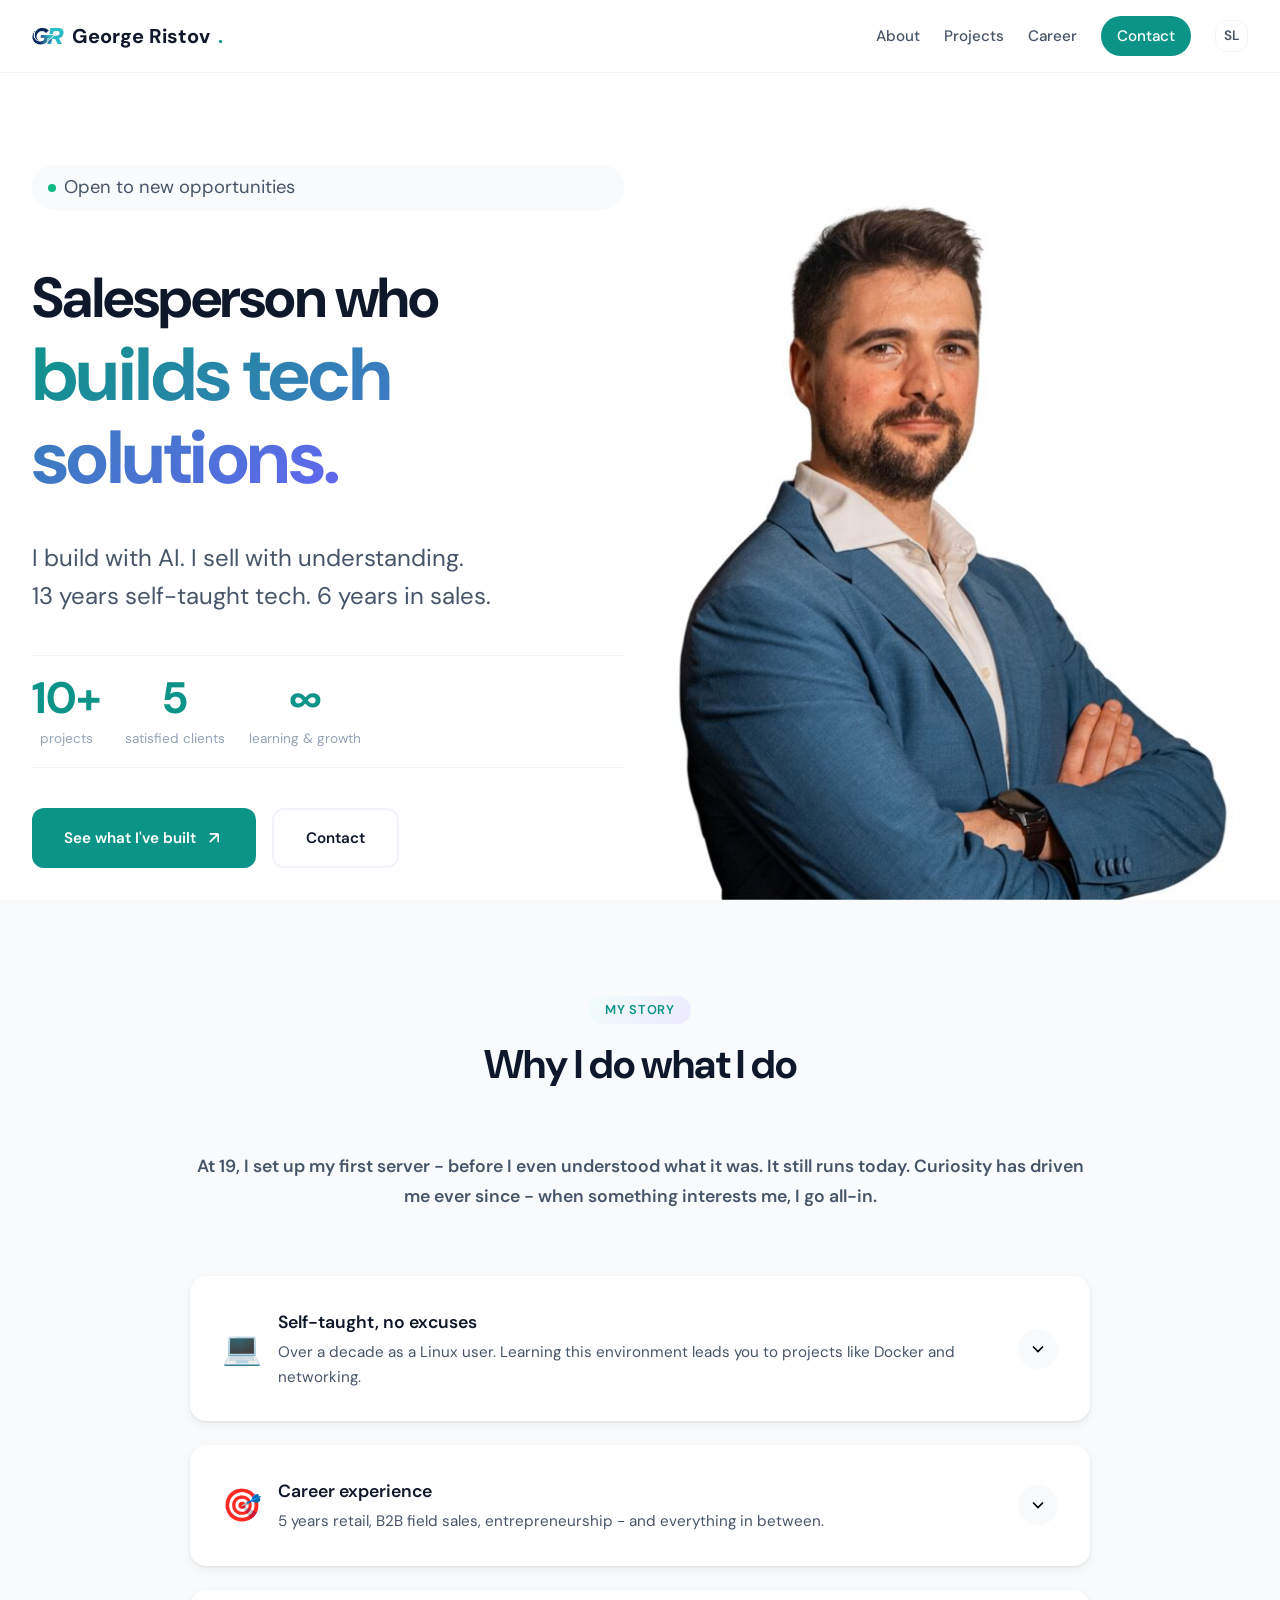
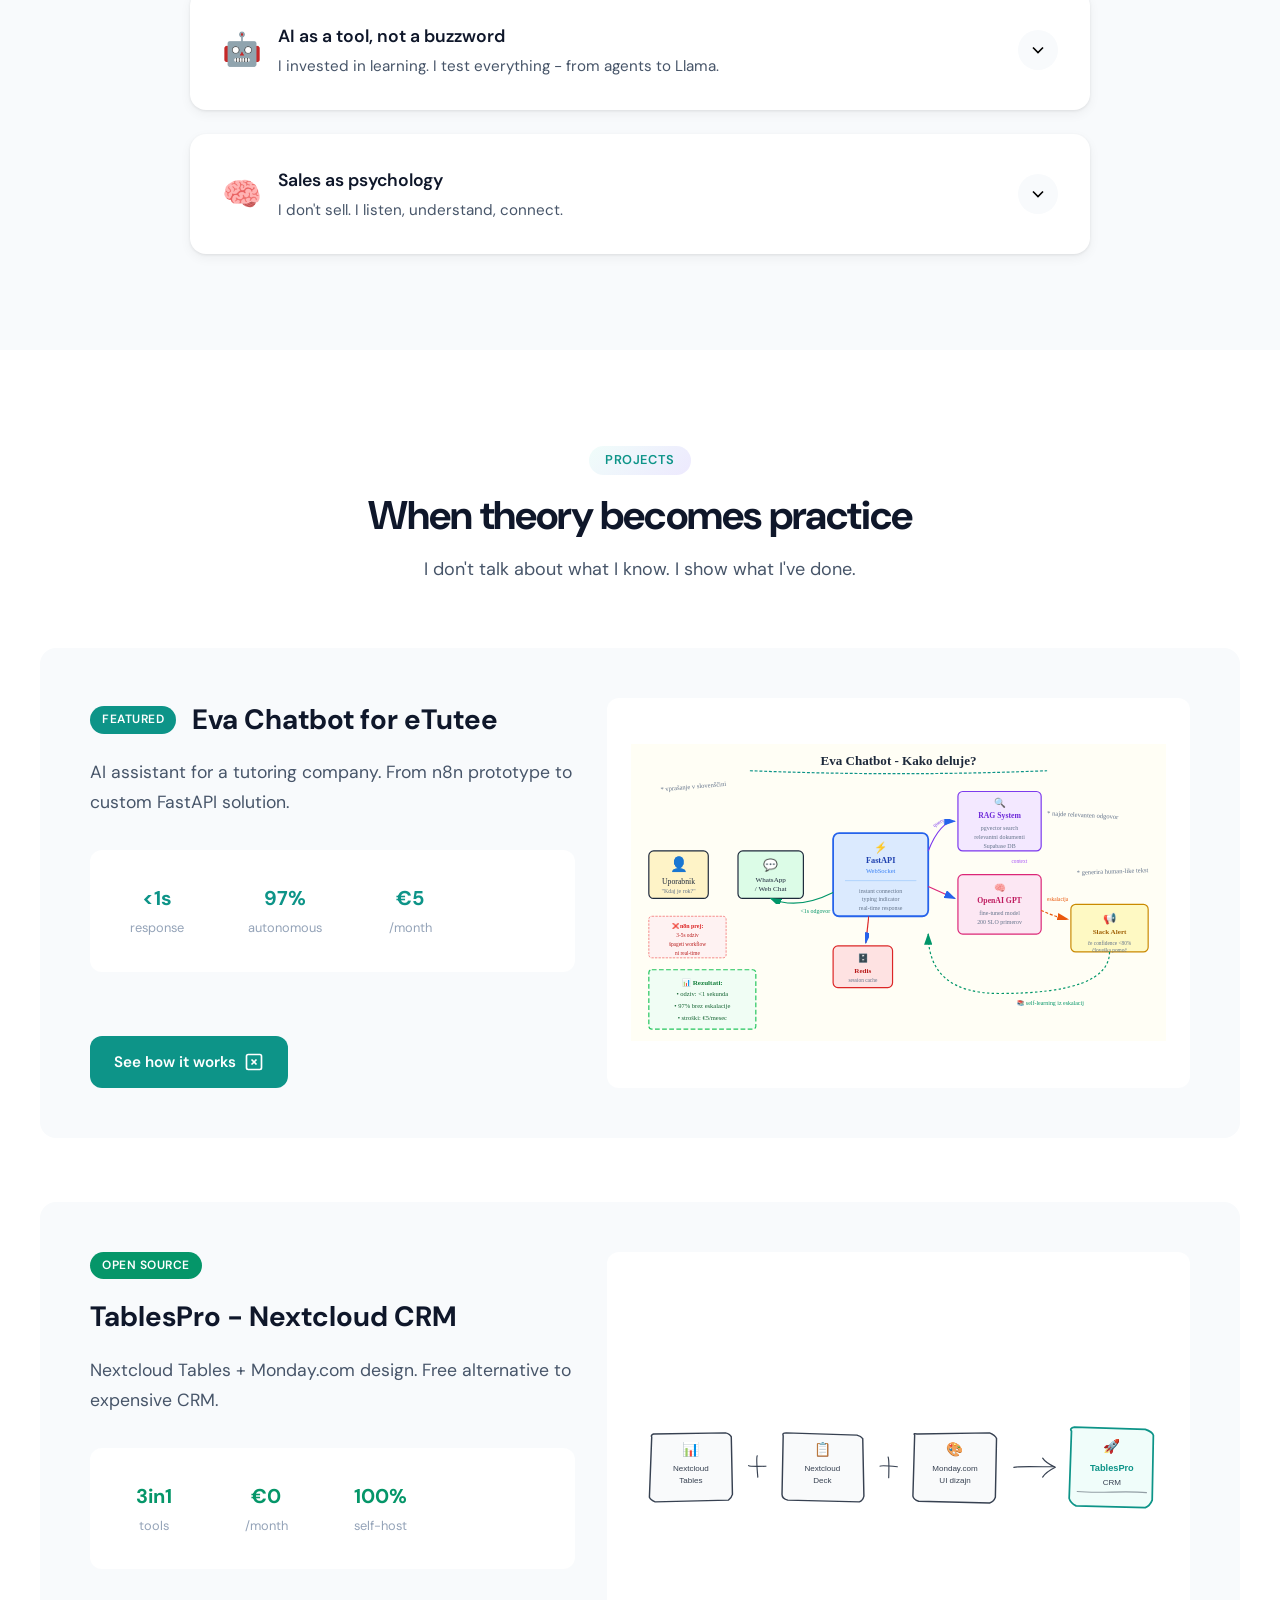
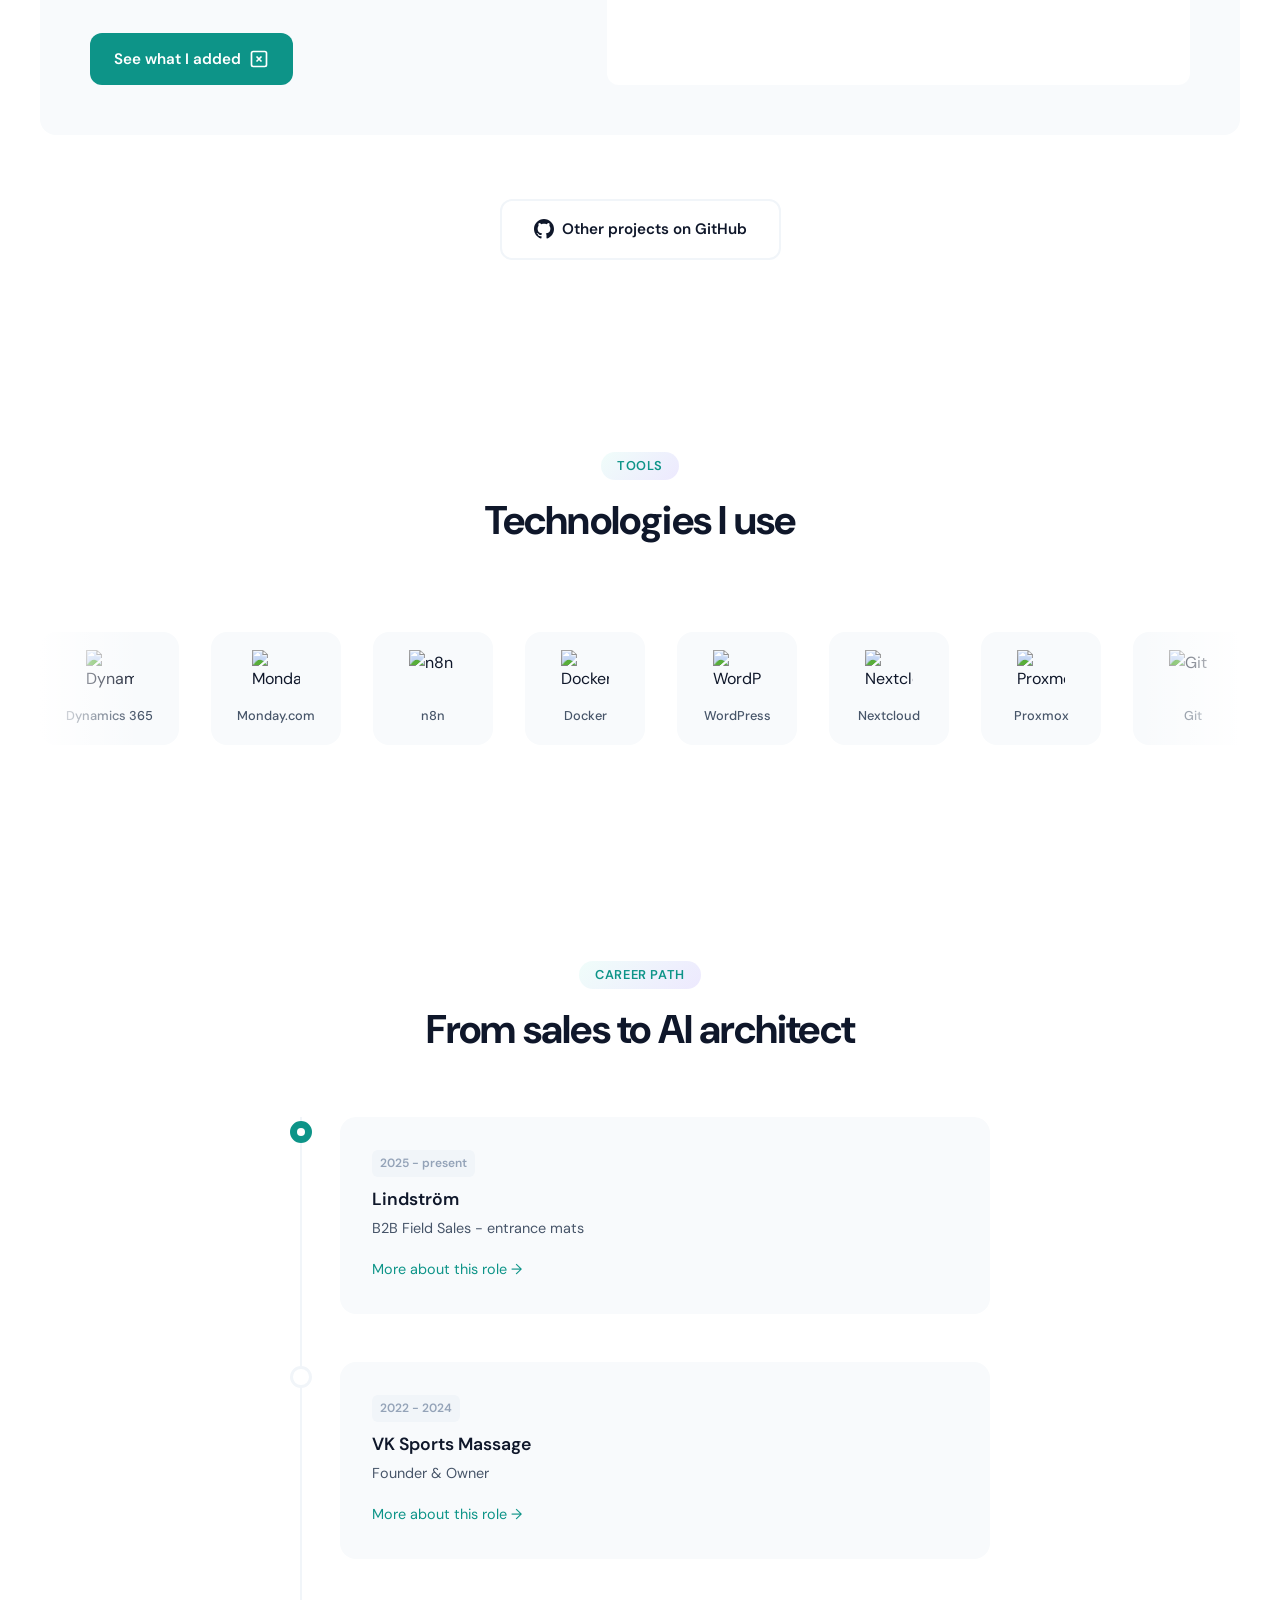
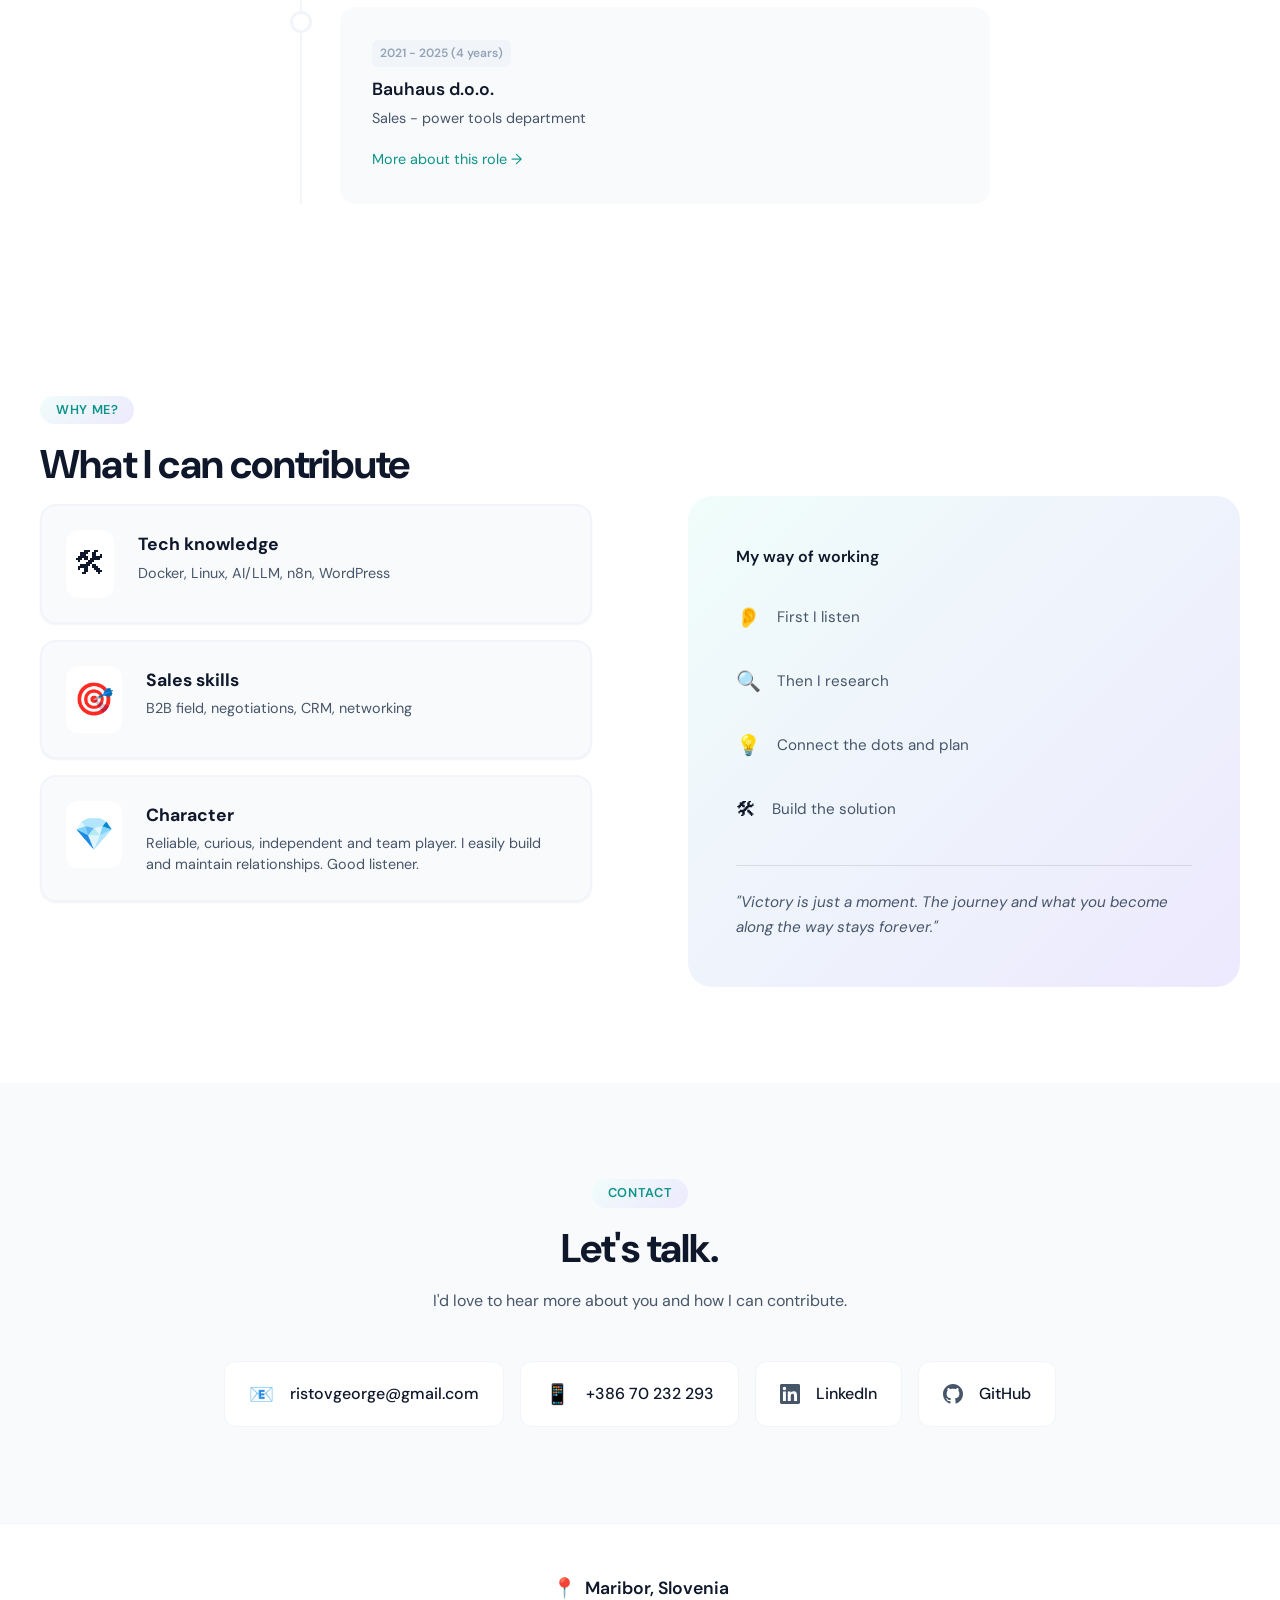
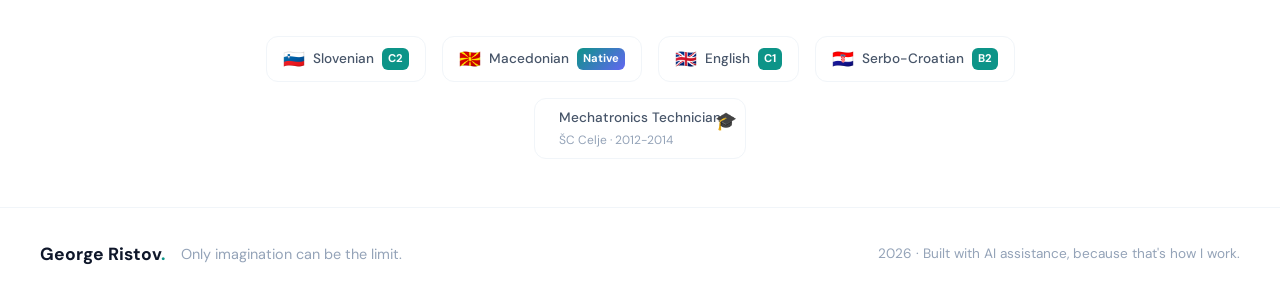
==== commit 4fd2bd04: "Fix JS initialization and adjust EN title sizing - Add DOMContentLoaded event listener to initialize" ====
--- a/en/index.html
+++ b/en/index.html
@@ -39,8 +39,8 @@
             </div>
 
             <h1 class="hero-title">
-                Sales professional who<br>
-                <span class="gradient-text">builds technical solutions.</span>
+                <span style="font-size: 0.75em;">Salesperson who</span><br>
+                <span class="gradient-text">builds tech solutions.</span>
             </h1>
 
             <p class="hero-subtitle">
@@ -788,7 +788,7 @@
         </div>
     </div>
 
-    <script src="../app.js?v=20260107en"></script>
+    <script src="../app.js?v=20260107fix"></script>
 
     <!-- Bottom Navigation (Mobile Only) -->
     <nav class="nav-bottom">
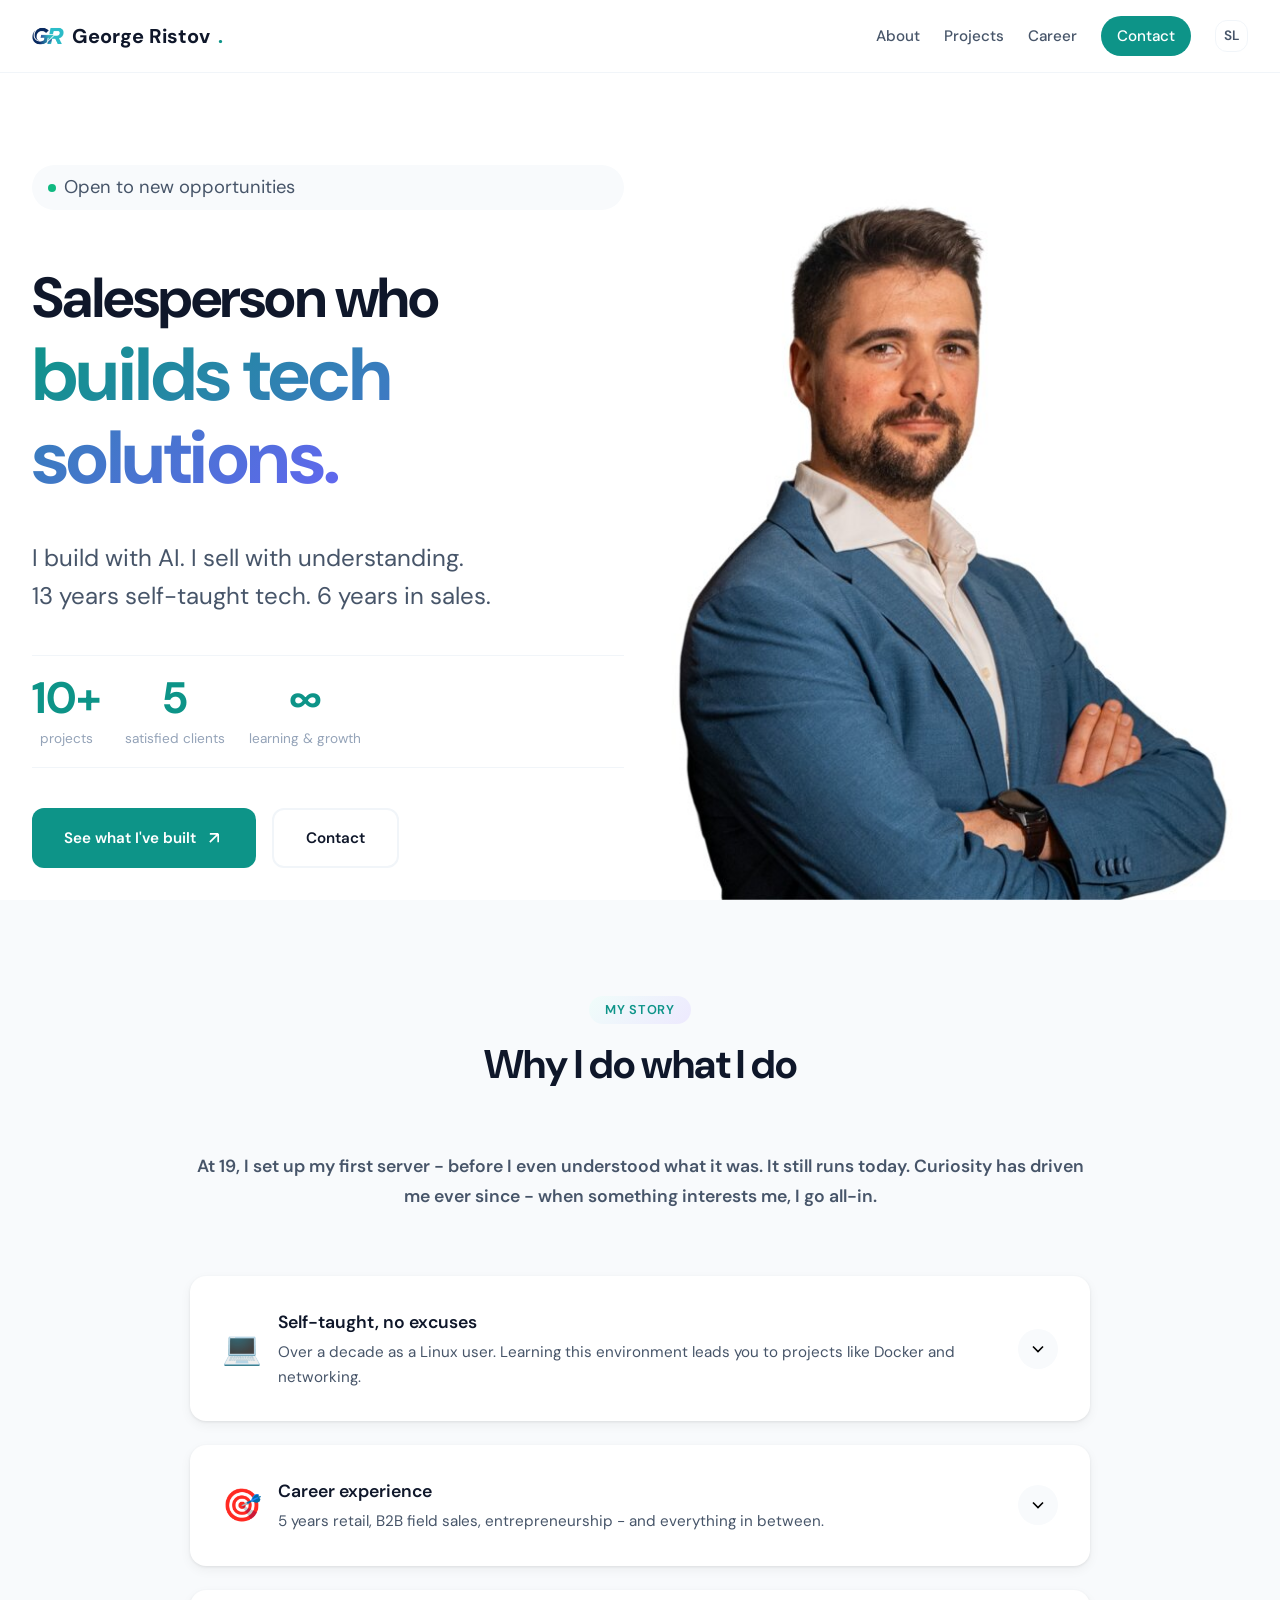
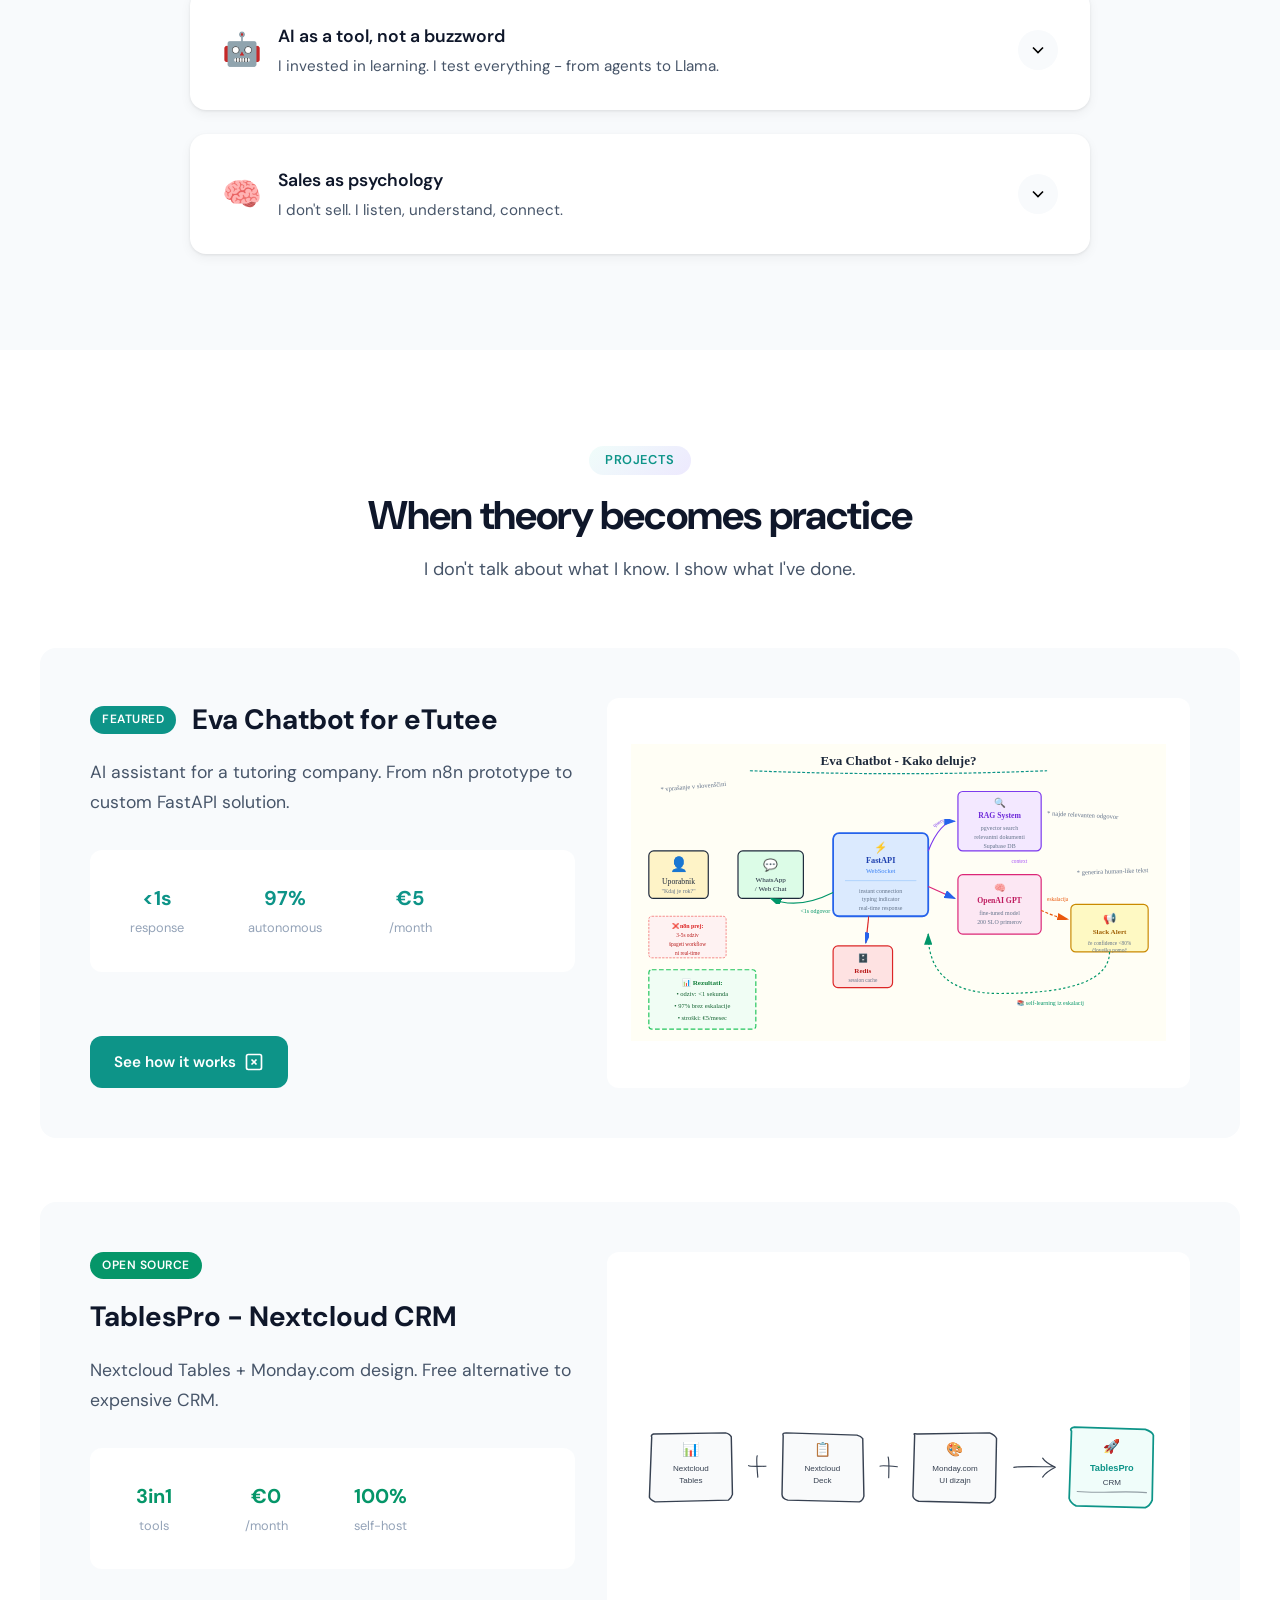
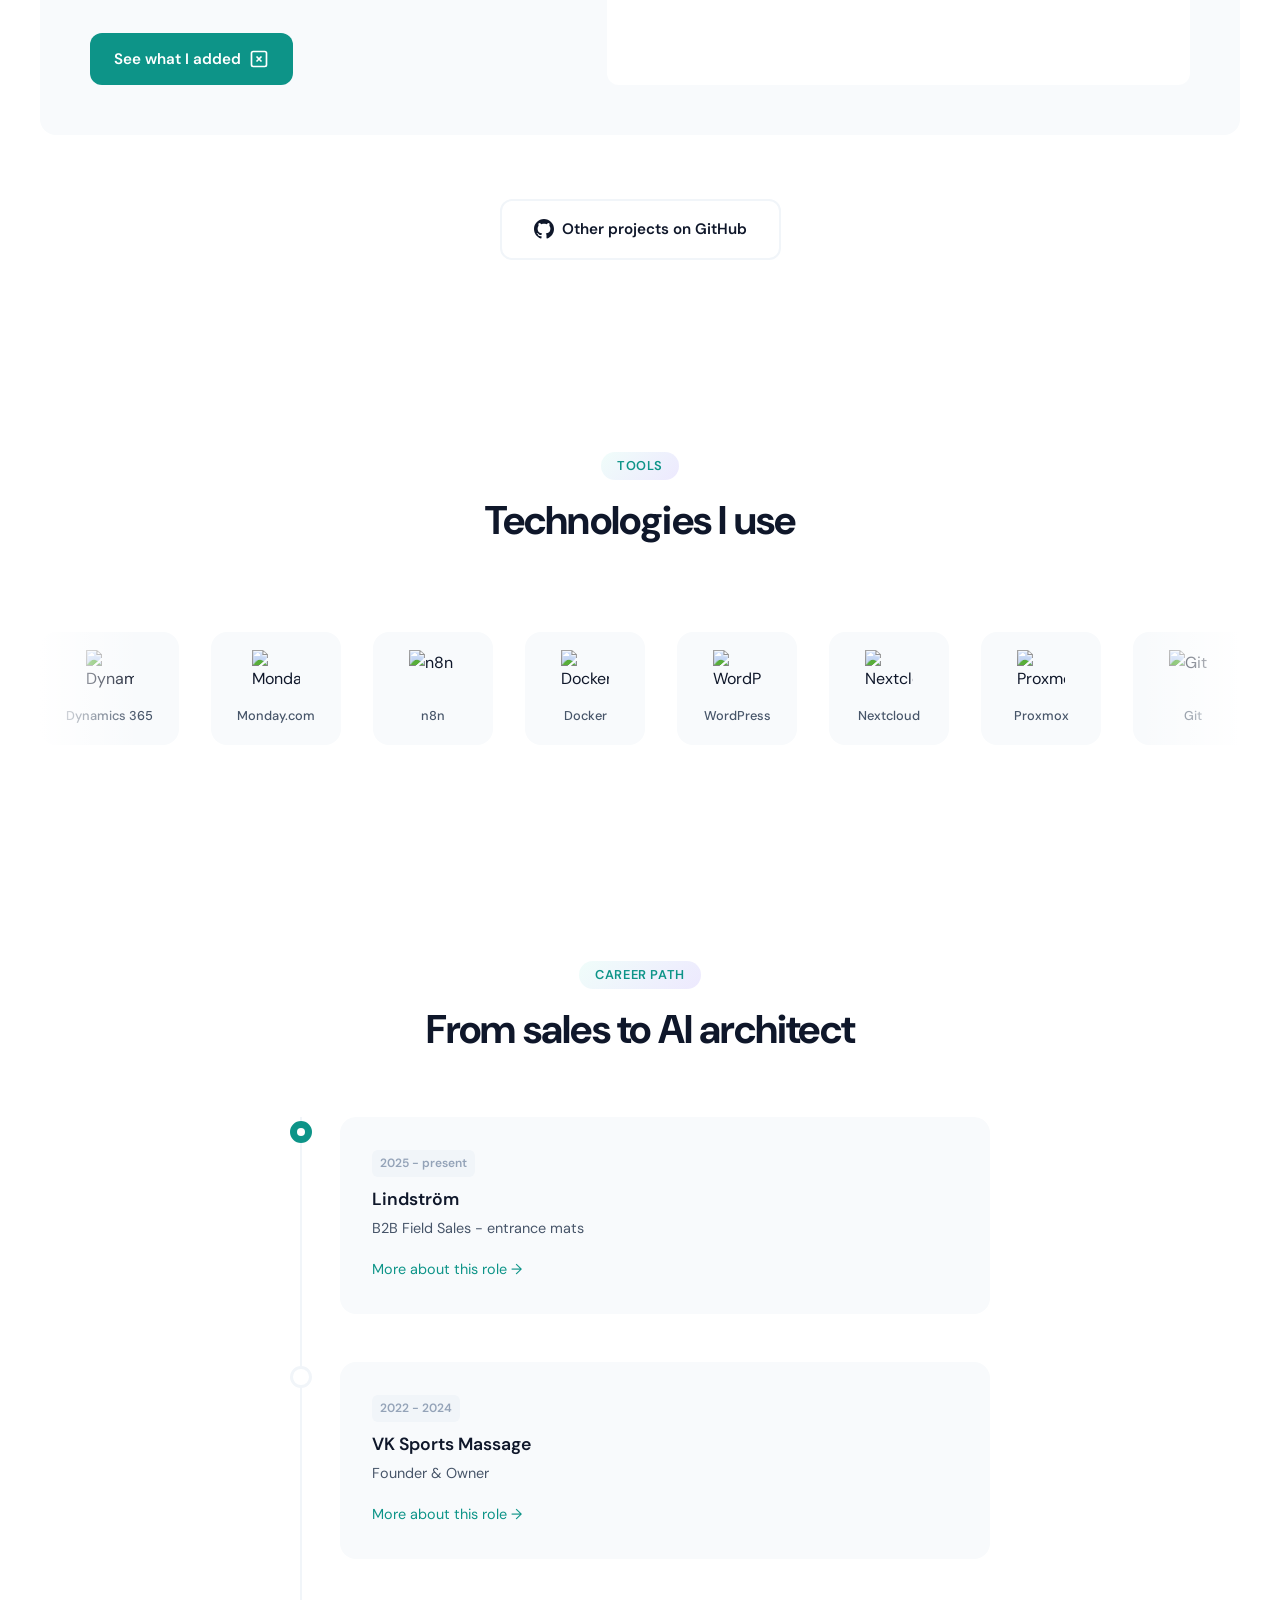
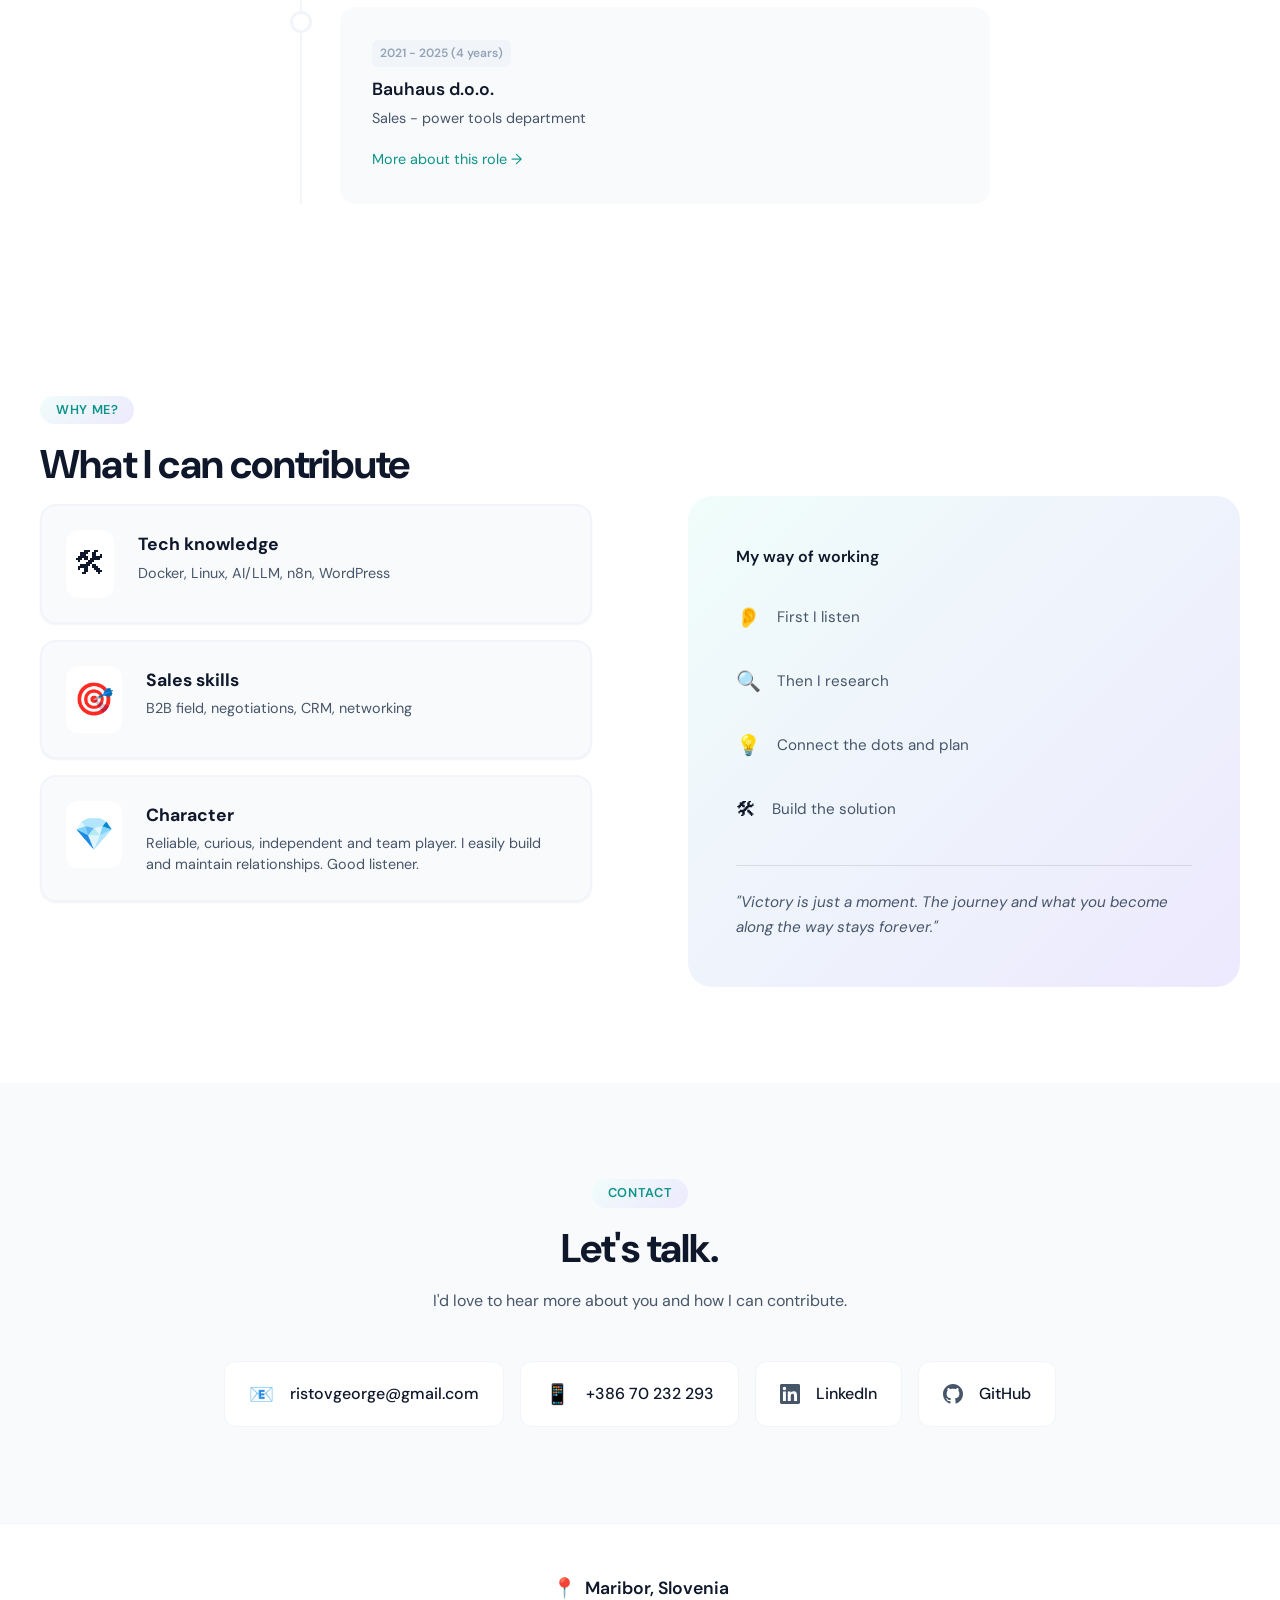
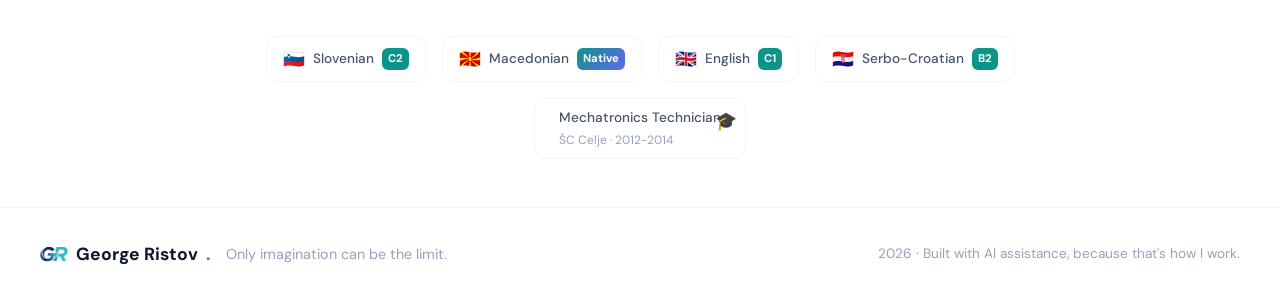
==== commit 02e3046e: "Replace logo with PNG version and add to footer - Use logo-nobacground.png instead of logo-gr.svg (5" ====
--- a/en/index.html
+++ b/en/index.html
@@ -19,7 +19,7 @@
     <!-- Navigation -->
     <nav class="nav">
         <div class="nav-container">
-            <a href="#top" class="nav-logo"><img src="../logo-gr.svg" alt="Logo" class="nav-logo-img">George Ristov<span class="accent">.</span></a>
+            <a href="#top" class="nav-logo"><img src="../logo-nobacground.png" alt="Logo" class="nav-logo-img">George Ristov<span class="accent">.</span></a>
             <div class="nav-links">
                 <a href="#story" class="nav-link">About</a>
                 <a href="#projects" class="nav-link">Projects</a>
@@ -764,7 +764,7 @@
     <footer class="footer">
         <div class="footer-container">
             <div class="footer-left">
-                <span class="footer-logo">George Ristov<span class="accent">.</span></span>
+                <span class="footer-logo"><img src="../logo-nobacground.png" alt="Logo" class="footer-logo-img">George Ristov<span class="accent">.</span></span>
                 <span class="footer-tagline">Only imagination can be the limit.</span>
             </div>
             <div class="footer-right">
--- a/styles.css
+++ b/styles.css
@@ -1227,6 +1227,15 @@
 .footer-logo {
     font-size: 1.1rem;
     font-weight: 700;
+    display: flex;
+    align-items: center;
+    gap: var(--space-sm);
+}
+
+.footer-logo-img {
+    width: 28px;
+    height: 28px;
+    object-fit: contain;
 }
 
 .footer-tagline {
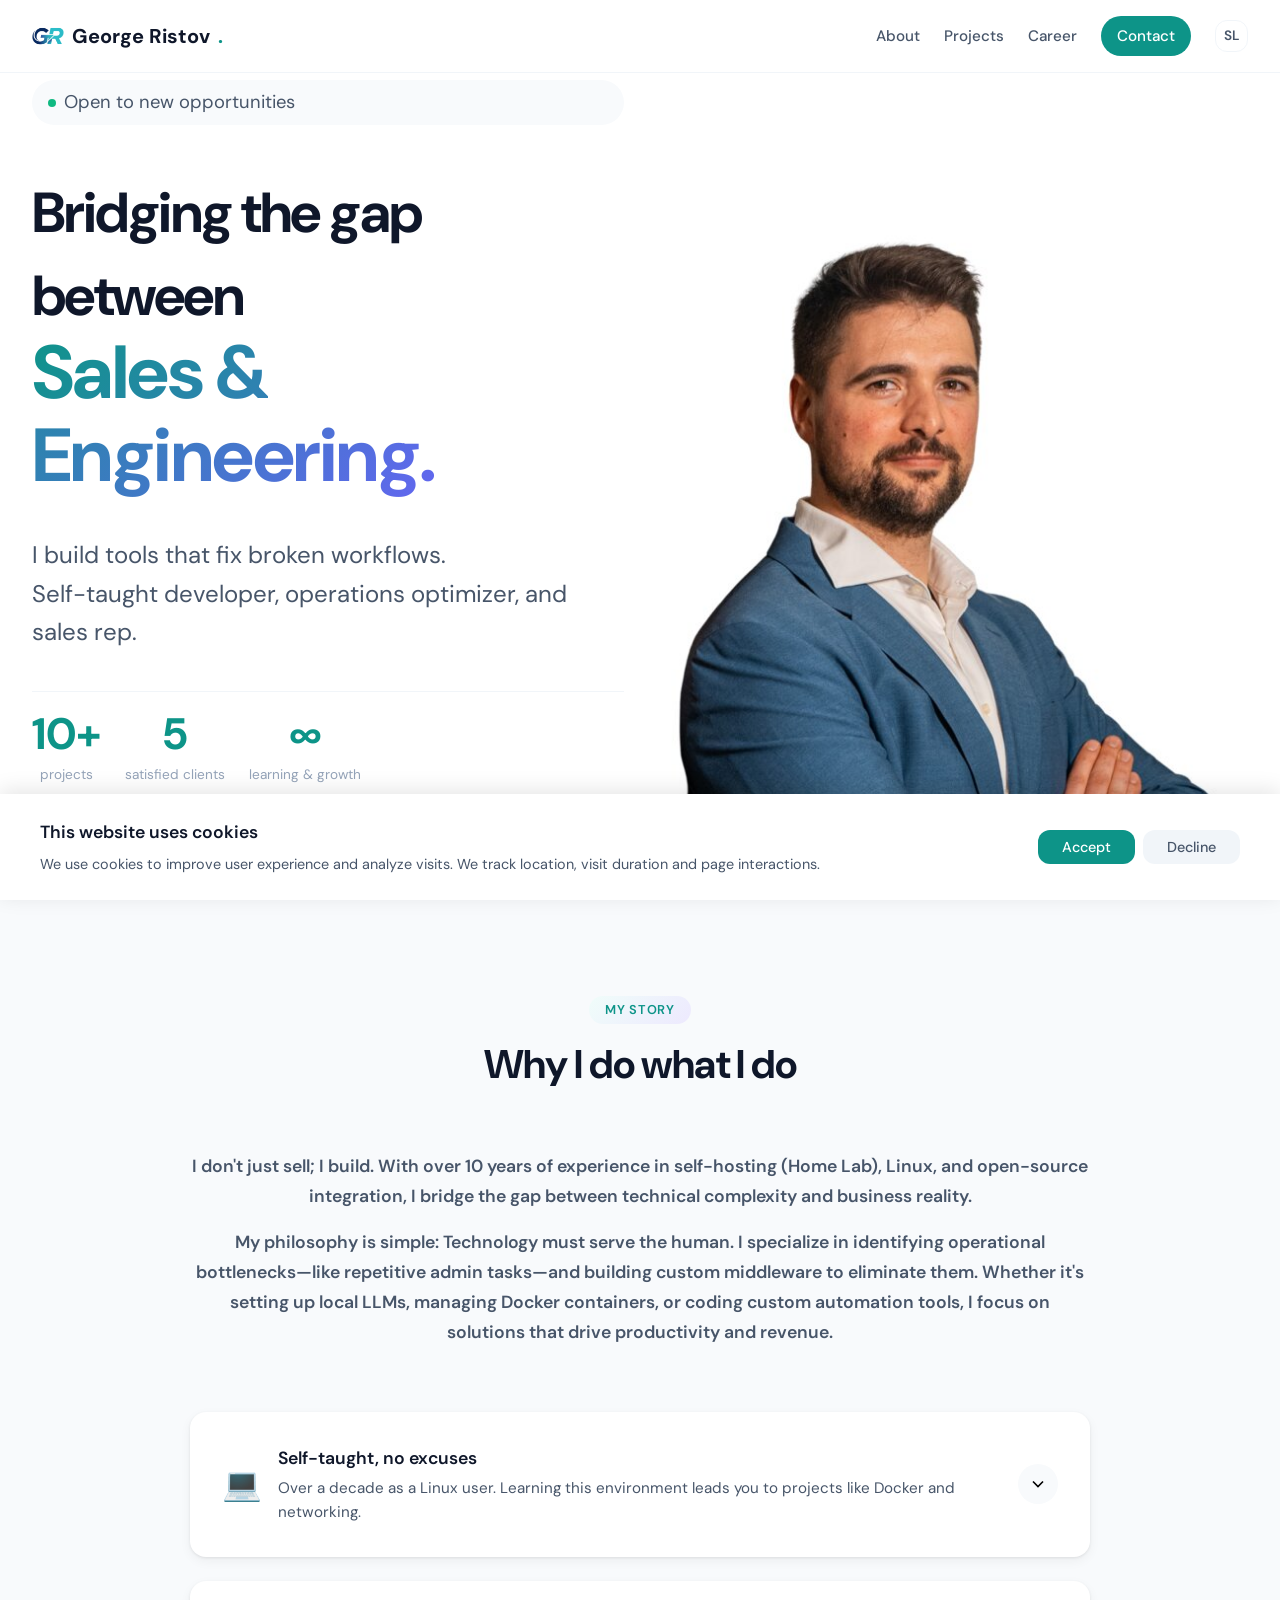
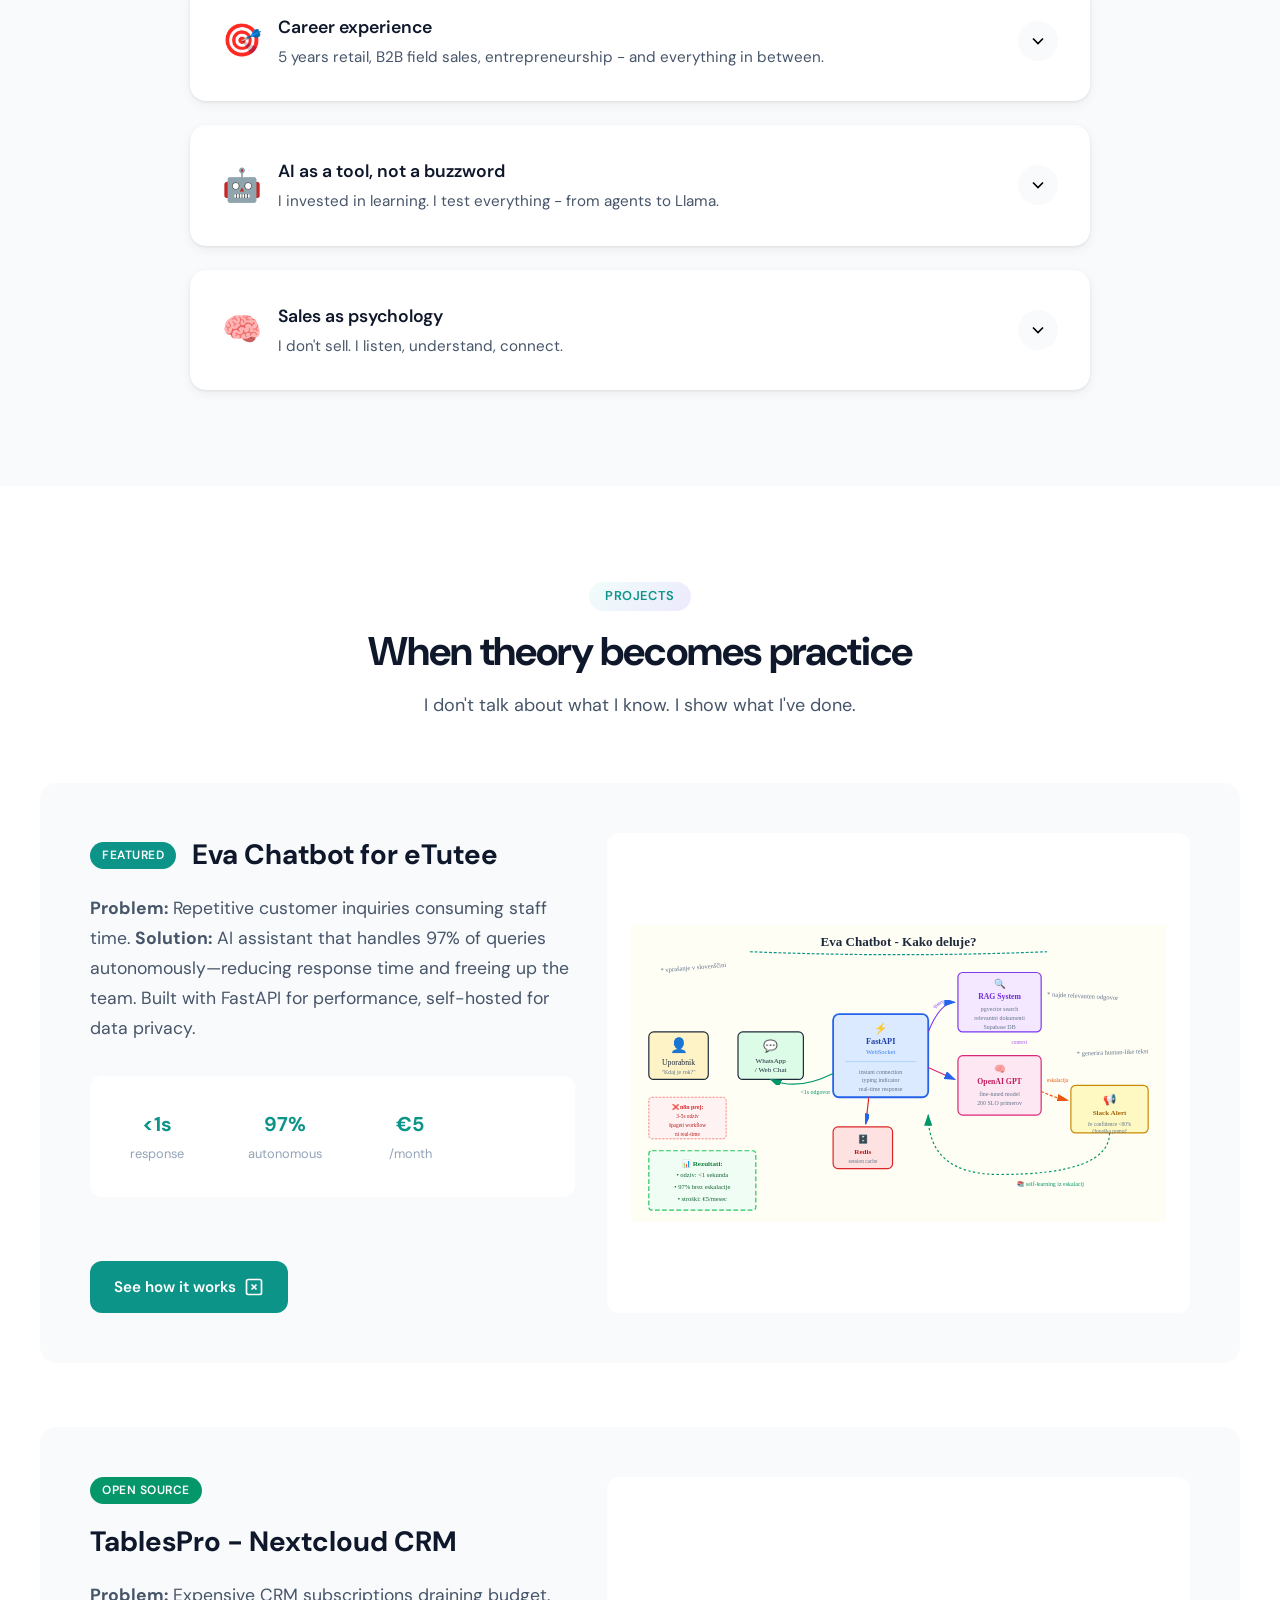
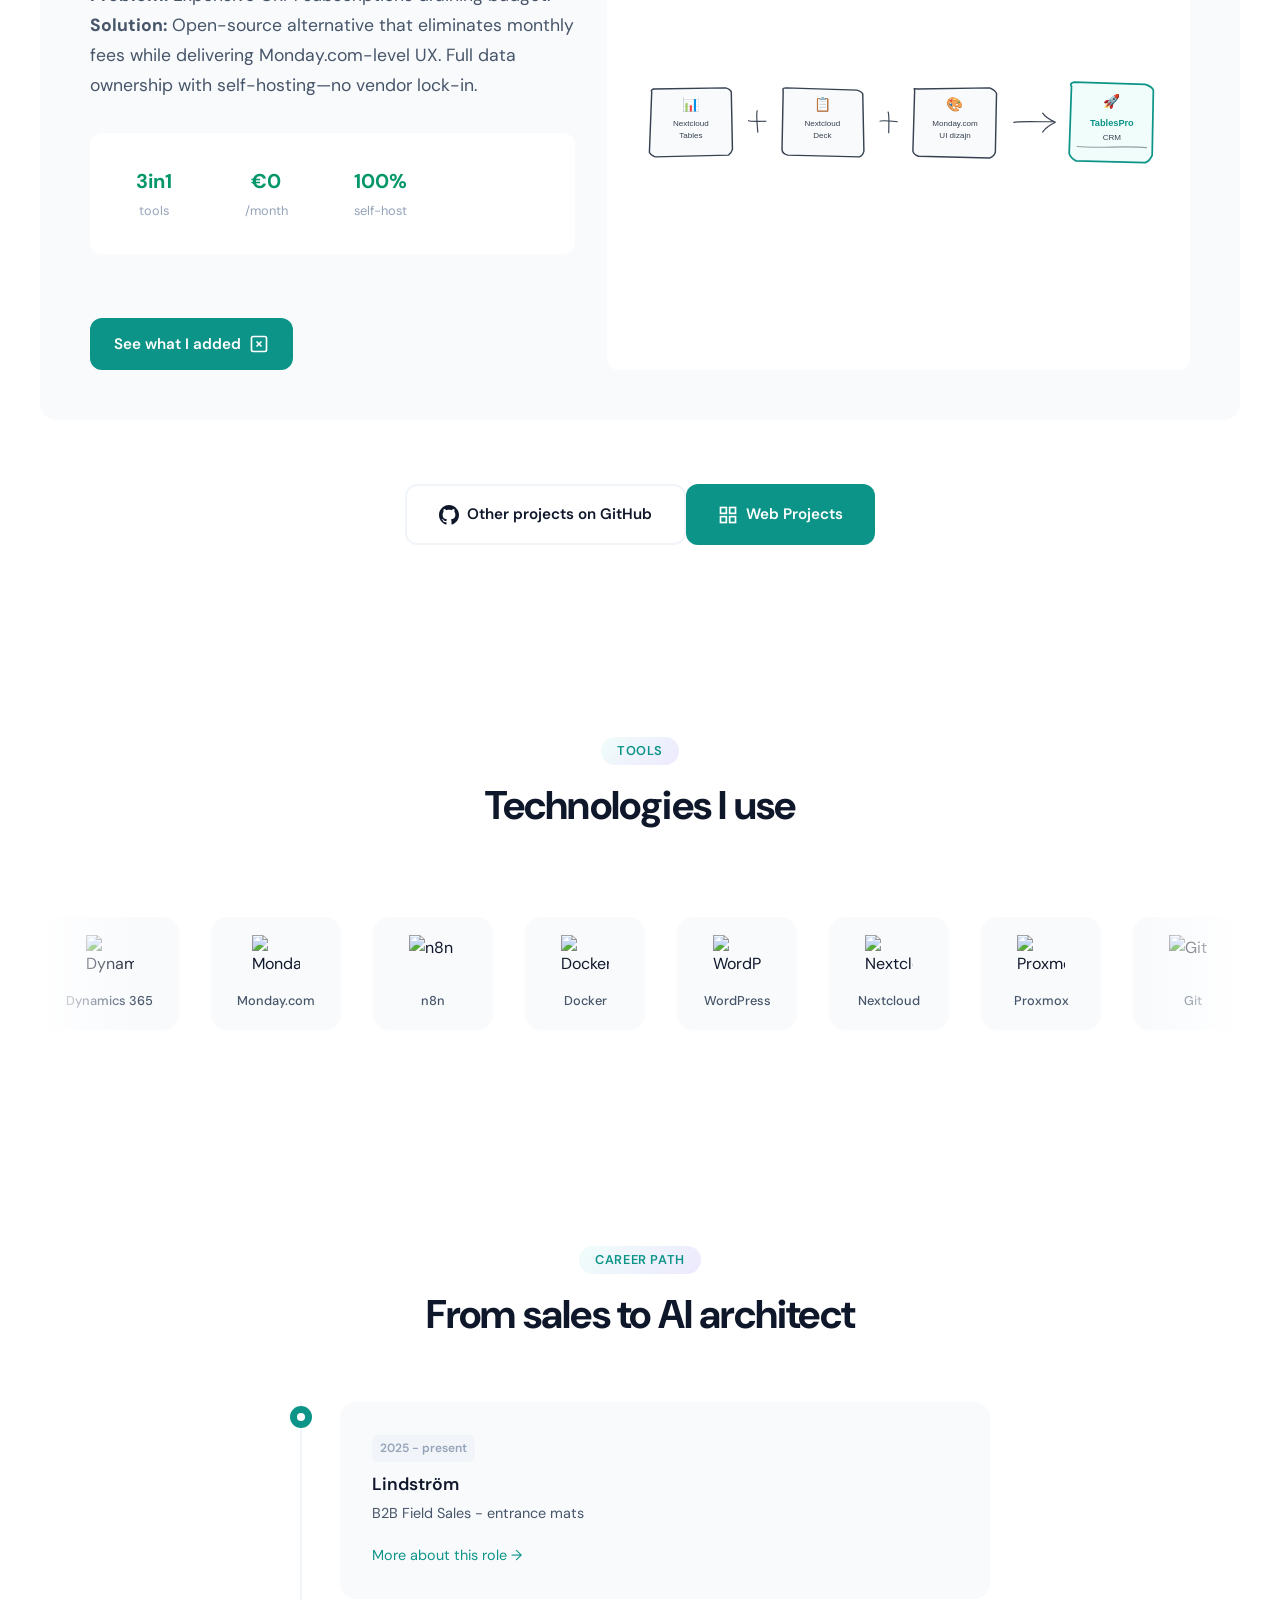
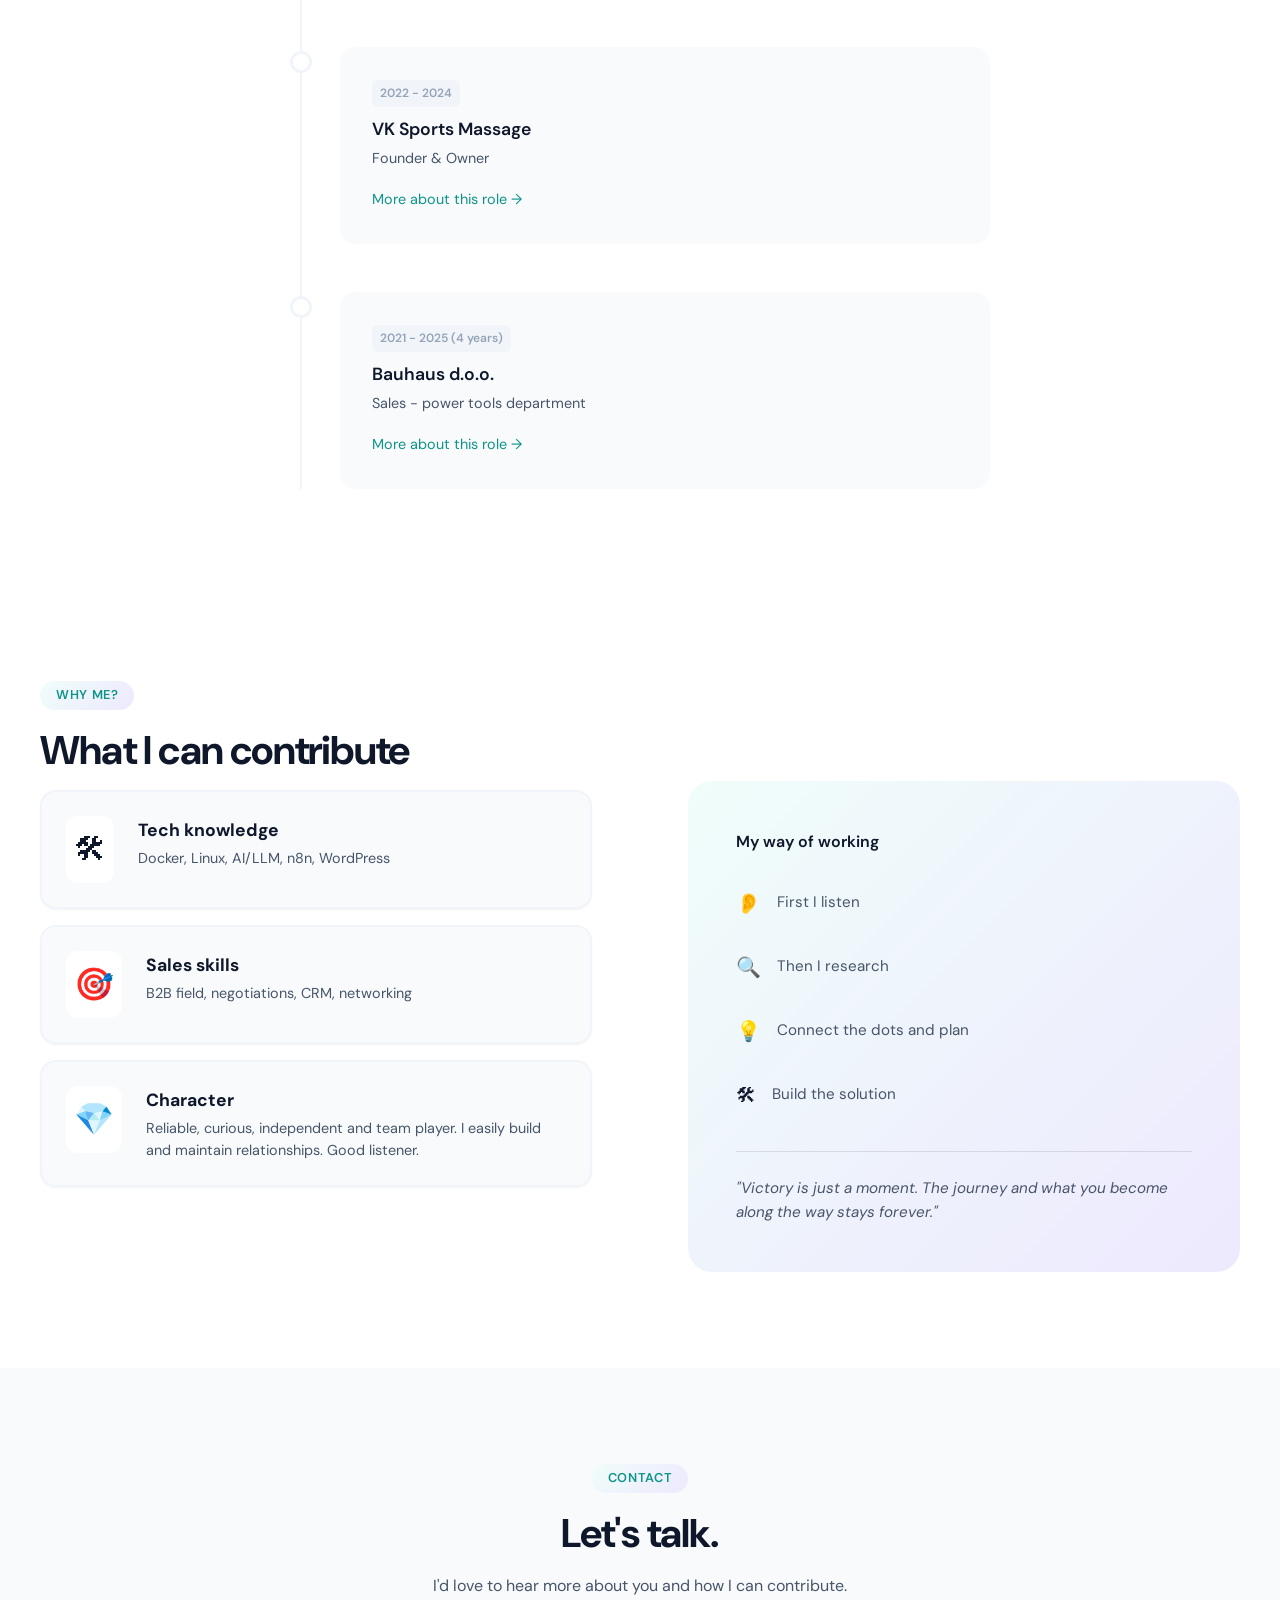
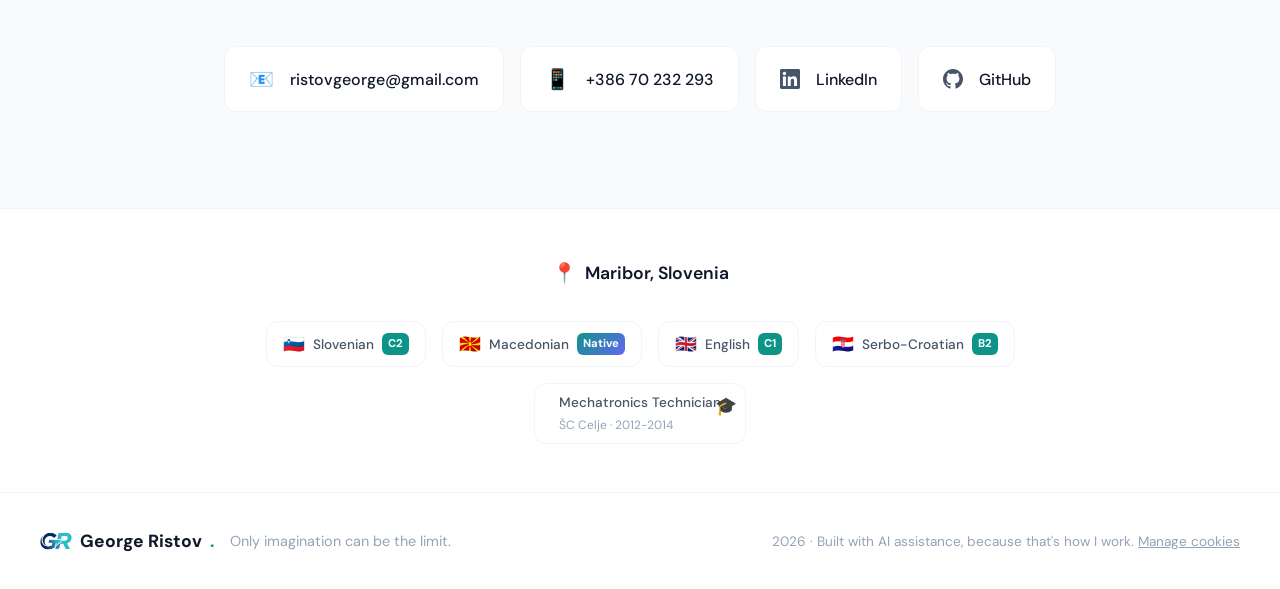
==== commit aaedda19: "Add GDPR cookie consent, GPS geolocation, and IP filtering - Add cookie-consent.js with GDPR-complia" ====
--- a/en/index.html
+++ b/en/index.html
@@ -3,13 +3,55 @@
 <head>
     <meta charset="UTF-8">
     <meta name="viewport" content="width=device-width, initial-scale=1.0">
-    <title>George Ristov | Sales Professional Who Builds Technical Solutions</title>
-    <meta name="description" content="12 years self-taught tech, 6 years in sales. I don't just code - I build solutions with AI.">
+    <title>George Ristov | Bridging the Gap Between Sales & Engineering</title>
+    <meta name="description" content="I build tools that fix broken workflows. Self-taught developer, operations optimizer, and sales rep.">
+
+    <!-- Open Graph / Facebook -->
+    <meta property="og:type" content="website">
+    <meta property="og:url" content="https://ristov.xyz/en/">
+    <meta property="og:title" content="George Ristov | Bridging the Gap Between Sales & Engineering">
+    <meta property="og:description" content="I build tools that fix broken workflows. Self-taught developer, operations optimizer, and sales rep.">
+    <meta property="og:image" content="https://ristov.xyz/george-optimized.jpg">
+
+    <!-- Twitter -->
+    <meta property="twitter:card" content="summary_large_image">
+    <meta property="twitter:url" content="https://ristov.xyz/en/">
+    <meta property="twitter:title" content="George Ristov | Bridging the Gap Between Sales & Engineering">
+    <meta property="twitter:description" content="I build tools that fix broken workflows. Self-taught developer, operations optimizer, and sales rep.">
+    <meta property="twitter:image" content="https://ristov.xyz/george-optimized.jpg">
+
+    <!-- Schema.org structured data -->
+    <script type="application/ld+json">
+    {
+        "@context": "https://schema.org",
+        "@type": "Person",
+        "name": "George Ristov",
+        "url": "https://ristov.xyz",
+        "image": "https://ristov.xyz/george-optimized.jpg",
+        "jobTitle": "Sales & Engineering Bridge",
+        "description": "Bridging the gap between Sales & Engineering. Self-taught developer, operations optimizer, and sales rep.",
+        "email": "ristovgeorge@gmail.com",
+        "telephone": "+38670232293",
+        "address": {
+            "@type": "PostalAddress",
+            "addressLocality": "Maribor",
+            "addressCountry": "SI"
+        },
+        "sameAs": [
+            "https://www.linkedin.com/in/george-ristov/",
+            "https://github.com/Dzo4e2250"
+        ],
+        "knowsAbout": ["Docker", "Linux", "AI", "n8n", "WordPress", "B2B Sales", "CRM"]
+    }
+    </script>
     <link rel="preconnect" href="https://fonts.googleapis.com">
     <link rel="preconnect" href="https://fonts.gstatic.com" crossorigin>
     <link href="https://fonts.googleapis.com/css2?family=DM+Sans:wght@400;500;600;700&family=JetBrains+Mono:wght@400;500&display=swap" rel="stylesheet">
-    <link rel="stylesheet" href="../styles.css?v=20260107ar">
+    <link rel="stylesheet" href="../styles.css?v=20260110">
     <link rel="icon" type="image/png" href="../logo-nobacground.png">
+    <link rel="apple-touch-icon" href="../logo-nobacground.png">
+    <link rel="manifest" href="../manifest.json">
+    <meta name="theme-color" content="#0d9488">
     <!-- Hreflang for multi-language SEO -->
     <link rel="alternate" hreflang="sl" href="https://ristov.xyz/" />
     <link rel="alternate" hreflang="en" href="https://ristov.xyz/en/" />
@@ -39,13 +81,13 @@
             </div>
 
             <h1 class="hero-title">
-                <span style="font-size: 0.75em;">Salesperson who</span><br>
-                <span class="gradient-text">builds tech solutions.</span>
+                <span style="font-size: 0.75em;">Bridging the gap between</span><br>
+                <span class="gradient-text">Sales & Engineering.</span>
             </h1>
 
             <p class="hero-subtitle">
-                I build with AI. I sell with understanding.<br>
-                13 years self-taught tech. 6 years in sales.
+                I build tools that fix broken workflows.<br>
+                Self-taught developer, operations optimizer, and sales rep.
             </p>
 
             <div class="hero-stats">
@@ -90,7 +132,10 @@
             <div class="story-content">
                 <div class="story-intro">
                     <p class="story-lead">
-                        At 19, I set up my first server - before I even understood what it was. It still runs today. Curiosity has driven me ever since - when something interests me, I go all-in.
+                        I don't just sell; I build. With over 10 years of experience in self-hosting (Home Lab), Linux, and open-source integration, I bridge the gap between technical complexity and business reality.
+                    </p>
+                    <p class="story-lead" style="margin-top: var(--space-md);">
+                        My philosophy is simple: Technology must serve the human. I specialize in identifying operational bottlenecks—like repetitive admin tasks—and building custom middleware to eliminate them. Whether it's setting up local LLMs, managing Docker containers, or coding custom automation tools, I focus on solutions that drive productivity and revenue.
                     </p>
                 </div>
 
@@ -278,7 +323,7 @@
                         <h3>Eva Chatbot for eTutee</h3>
                     </div>
                     <p class="project-desc">
-                        AI assistant for a tutoring company. From n8n prototype to custom FastAPI solution.
+                        <strong>Problem:</strong> Repetitive customer inquiries consuming staff time. <strong>Solution:</strong> AI assistant that handles 97% of queries autonomously—reducing response time and freeing up the team. Built with FastAPI for performance, self-hosted for data privacy.
                     </p>
 
                     <div class="project-metrics">
@@ -317,7 +362,7 @@
                         <h3>TablesPro - Nextcloud CRM</h3>
                     </div>
                     <p class="project-desc">
-                        Nextcloud Tables + Monday.com design. Free alternative to expensive CRM.
+                        <strong>Problem:</strong> Expensive CRM subscriptions draining budget. <strong>Solution:</strong> Open-source alternative that eliminates monthly fees while delivering Monday.com-level UX. Full data ownership with self-hosting—no vendor lock-in.
                     </p>
 
                     <div class="project-metrics">
@@ -354,6 +399,15 @@
                         <path d="M12 0c-6.626 0-12 5.373-12 12 0 5.302 3.438 9.8 8.207 11.387.599.111.793-.261.793-.577v-2.234c-3.338.726-4.033-1.416-4.033-1.416-.546-1.387-1.333-1.756-1.333-1.756-1.089-.745.083-.729.083-.729 1.205.084 1.839 1.237 1.839 1.237 1.07 1.834 2.807 1.304 3.492.997.107-.775.418-1.305.762-1.604-2.665-.305-5.467-1.334-5.467-5.931 0-1.311.469-2.381 1.236-3.221-.124-.303-.535-1.524.117-3.176 0 0 1.008-.322 3.301 1.23.957-.266 1.983-.399 3.003-.404 1.02.005 2.047.138 3.006.404 2.291-1.552 3.297-1.23 3.297-1.23.653 1.653.242 2.874.118 3.176.77.84 1.235 1.911 1.235 3.221 0 4.609-2.807 5.624-5.479 5.921.43.372.823 1.102.823 2.222v3.293c0 .319.192.694.801.576 4.765-1.589 8.199-6.086 8.199-11.386 0-6.627-5.373-12-12-12z"/>
                     </svg>
                     Other projects on GitHub
+                </a>
+                <a href="portfolio.html" class="btn btn-primary">
+                    <svg width="20" height="20" viewBox="0 0 24 24" fill="none" stroke="currentColor" stroke-width="2">
+                        <rect x="3" y="3" width="7" height="7"/>
+                        <rect x="14" y="3" width="7" height="7"/>
+                        <rect x="14" y="14" width="7" height="7"/>
+                        <rect x="3" y="14" width="7" height="7"/>
+                    </svg>
+                    Web Projects
                 </a>
             </div>
 
@@ -769,6 +823,7 @@
             </div>
             <div class="footer-right">
                 <span>2026 &middot; Built with AI assistance, because that's how I work.</span>
+                <a href="#" onclick="showCookieSettings(); return false;" class="footer-cookie-link">Manage cookies</a>
             </div>
         </div>
     </footer>
@@ -789,6 +844,7 @@
     </div>
 
     <script src="../app.js?v=20260107fix"></script>
+    <script src="../cookie-consent.js?v=20260118"></script>
 
     <!-- Bottom Navigation (Mobile Only) -->
     <nav class="nav-bottom">
--- a/styles.css
+++ b/styles.css
@@ -1233,9 +1233,8 @@
 }
 
 .footer-logo-img {
-    width: 28px;
-    height: 28px;
-    object-fit: contain;
+    height: 32px;
+    width: auto;
 }
 
 .footer-tagline {
@@ -2997,6 +2996,103 @@
     padding: var(--space-sm);
 }
 
+/* Client Projects Section */
+.client-projects-section {
+    margin-top: var(--space-3xl);
+}
+
+.client-projects-title {
+    font-size: 1.25rem;
+    font-weight: 600;
+    color: var(--text-secondary);
+    margin-bottom: var(--space-lg);
+    text-align: center;
+}
+
+.client-projects-grid {
+    display: grid;
+    grid-template-columns: repeat(4, 1fr);
+    gap: var(--space-md);
+}
+
+.client-project-card {
+    display: flex;
+    flex-direction: column;
+    padding: var(--space-lg);
+    background: var(--bg-card);
+    border: 1px solid var(--border-subtle, #e2e8f0);
+    border-radius: var(--radius-lg);
+    text-decoration: none;
+    color: inherit;
+    transition: all var(--transition-base);
+}
+
+.client-project-card:hover {
+    border-color: var(--accent-primary);
+    box-shadow: var(--shadow-lg);
+    transform: translateY(-2px);
+}
+
+.client-project-header {
+    display: flex;
+    justify-content: space-between;
+    align-items: center;
+    margin-bottom: var(--space-sm);
+}
+
+.client-project-name {
+    font-weight: 600;
+    font-size: 1rem;
+    color: var(--text-primary);
+}
+
+.live-badge {
+    font-size: 0.7rem;
+    font-weight: 600;
+    padding: 2px 8px;
+    background: linear-gradient(135deg, #10b981 0%, #059669 100%);
+    color: white;
+    border-radius: var(--radius-full);
+    text-transform: uppercase;
+    letter-spacing: 0.5px;
+}
+
+.client-project-desc {
+    font-size: 0.85rem;
+    color: var(--text-secondary);
+    line-height: 1.5;
+    flex-grow: 1;
+    margin-bottom: var(--space-md);
+}
+
+.client-project-link {
+    font-size: 0.8rem;
+    font-weight: 500;
+    color: var(--accent-primary);
+    font-family: var(--font-mono);
+}
+
+.client-project-card:hover .client-project-link {
+    text-decoration: underline;
+}
+
+/* Client Projects Mobile */
+@media (max-width: 1024px) {
+    .client-projects-grid {
+        grid-template-columns: repeat(2, 1fr);
+    }
+}
+
+@media (max-width: 600px) {
+    .client-projects-grid {
+        grid-template-columns: 1fr;
+    }
+
+    .client-project-card {
+        padding: var(--space-md);
+    }
+}
+
 /* Projects More Button */
 .projects-more {
     display: flex;
@@ -3380,3 +3476,149 @@
         grid-template-columns: 1fr;
     }
 }
+
+/* ==========================================================================
+   Cookie Consent Banner
+   ========================================================================== */
+
+.cookie-banner {
+    position: fixed;
+    bottom: 0;
+    left: 0;
+    right: 0;
+    background: var(--bg-card);
+    border-top: 1px solid var(--border-color);
+    box-shadow: 0 -4px 20px rgba(0, 0, 0, 0.1);
+    z-index: 10000;
+    padding: var(--space-lg);
+    transform: translateY(100%);
+    transition: transform 0.3s ease-out;
+}
+
+.cookie-banner-visible {
+    transform: translateY(0);
+}
+
+.cookie-content {
+    max-width: 1200px;
+    margin: 0 auto;
+    display: flex;
+    align-items: center;
+    justify-content: space-between;
+    gap: var(--space-lg);
+    flex-wrap: wrap;
+}
+
+.cookie-text {
+    flex: 1;
+    min-width: 280px;
+}
+
+.cookie-text h4 {
+    margin: 0 0 var(--space-sm) 0;
+    font-size: 1.1rem;
+    color: var(--text-primary);
+    font-weight: 600;
+}
+
+.cookie-text p {
+    margin: 0;
+    font-size: 0.9rem;
+    color: var(--text-secondary);
+    line-height: 1.5;
+}
+
+.cookie-status {
+    width: 100%;
+    padding: var(--space-sm) var(--space-md);
+    background: var(--bg-secondary);
+    border-radius: var(--radius-sm);
+    margin-bottom: var(--space-sm);
+    font-size: 0.85rem;
+    color: var(--text-secondary);
+}
+
+.cookie-status strong {
+    color: var(--accent-primary);
+}
+
+.cookie-buttons {
+    display: flex;
+    gap: var(--space-sm);
+    flex-wrap: wrap;
+}
+
+.cookie-btn {
+    padding: var(--space-sm) var(--space-lg);
+    border-radius: var(--radius-md);
+    font-size: 0.9rem;
+    font-weight: 500;
+    cursor: pointer;
+    transition: all 0.2s ease;
+    border: none;
+    font-family: var(--font-sans);
+}
+
+.cookie-btn-accept {
+    background: var(--accent-primary);
+    color: white;
+}
+
+.cookie-btn-accept:hover {
+    background: var(--accent-primary-dark);
+    transform: translateY(-1px);
+}
+
+.cookie-btn-decline {
+    background: var(--bg-tertiary);
+    color: var(--text-secondary);
+}
+
+.cookie-btn-decline:hover {
+    background: var(--bg-secondary);
+    color: var(--text-primary);
+}
+
+.cookie-btn-withdraw {
+    background: var(--accent-warning);
+    color: white;
+}
+
+.cookie-btn-withdraw:hover {
+    background: #d97706;
+}
+
+/* Mobile: Stack vertically, above nav-bottom */
+@media (max-width: 768px) {
+    .cookie-banner {
+        bottom: 70px; /* Above mobile nav */
+        padding: var(--space-md);
+    }
+
+    .cookie-content {
+        flex-direction: column;
+        text-align: center;
+    }
+
+    .cookie-buttons {
+        width: 100%;
+        justify-content: center;
+    }
+
+    .cookie-btn {
+        flex: 1;
+        min-width: 100px;
+    }
+}
+
+/* Footer cookie link */
+.footer-cookie-link {
+    color: var(--text-muted);
+    font-size: 0.85rem;
+    cursor: pointer;
+    transition: color 0.2s ease;
+}
+
+.footer-cookie-link:hover {
+    color: var(--accent-primary);
+}
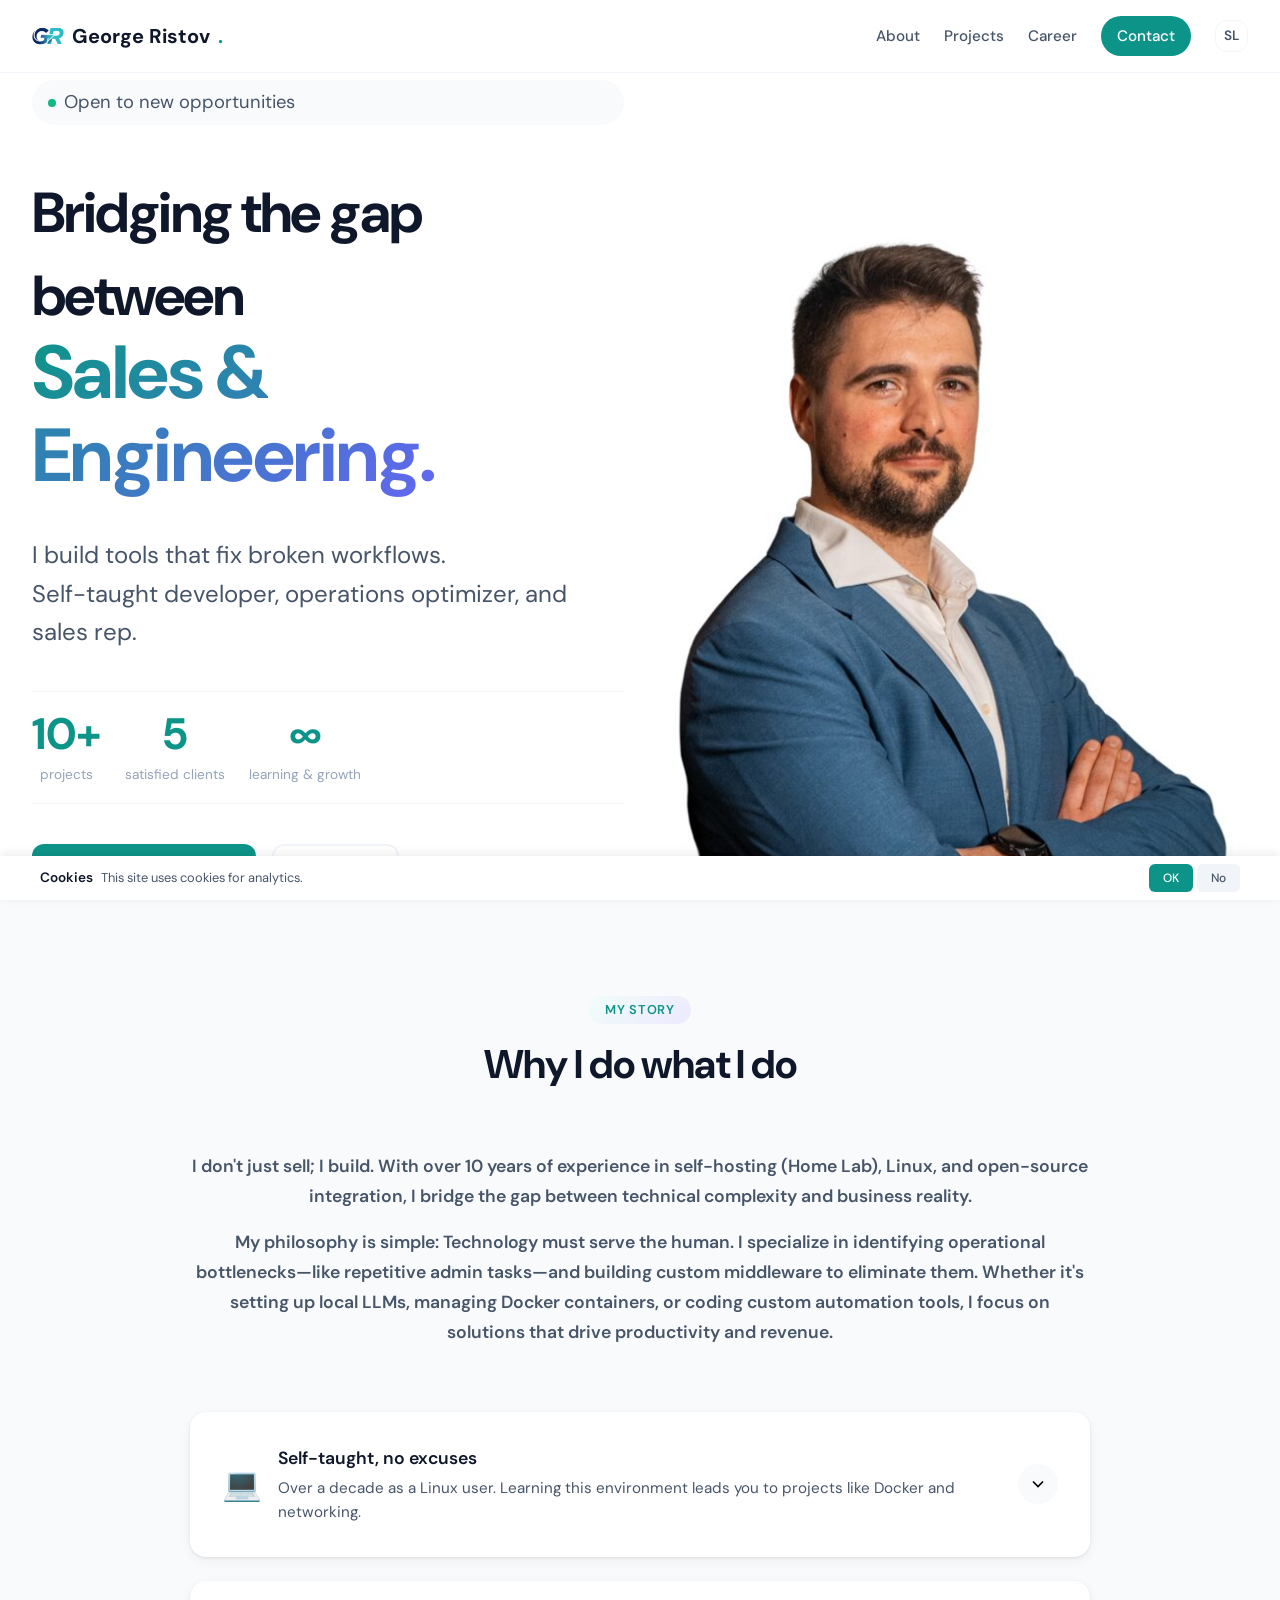
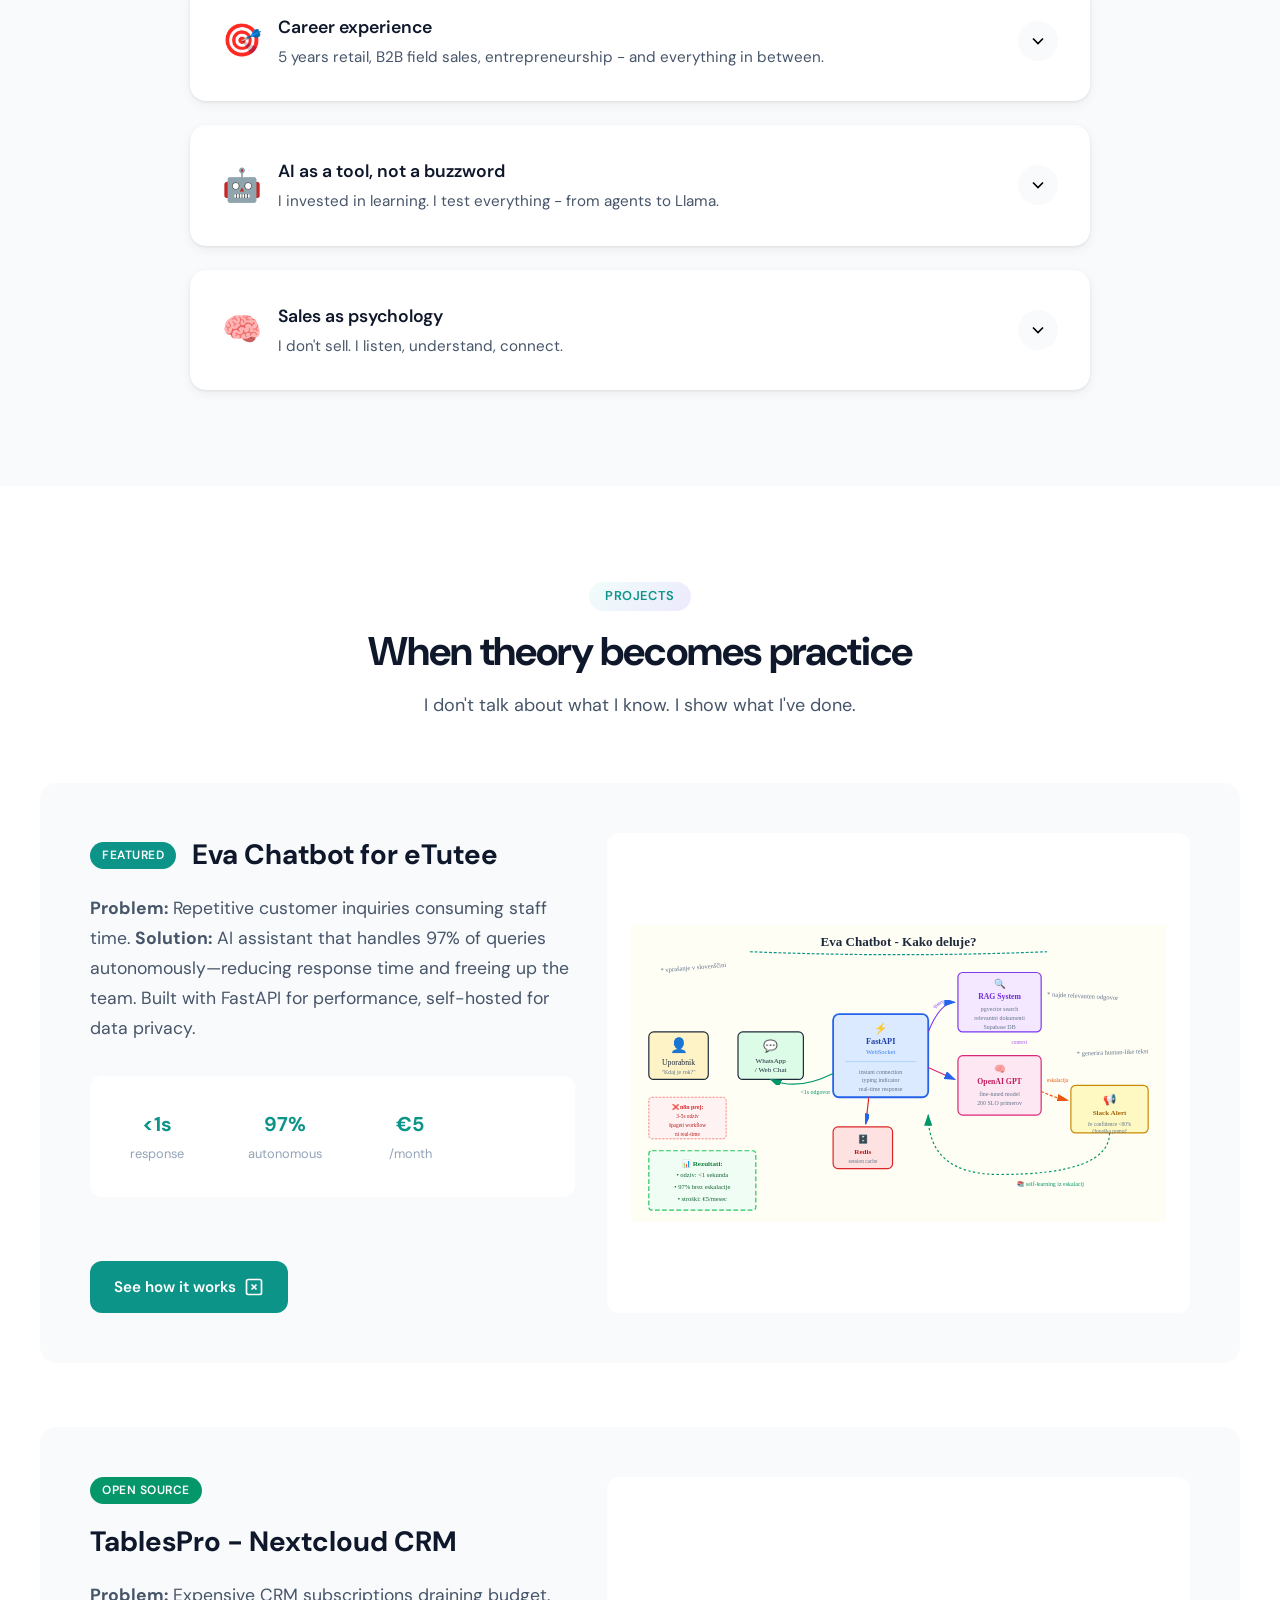
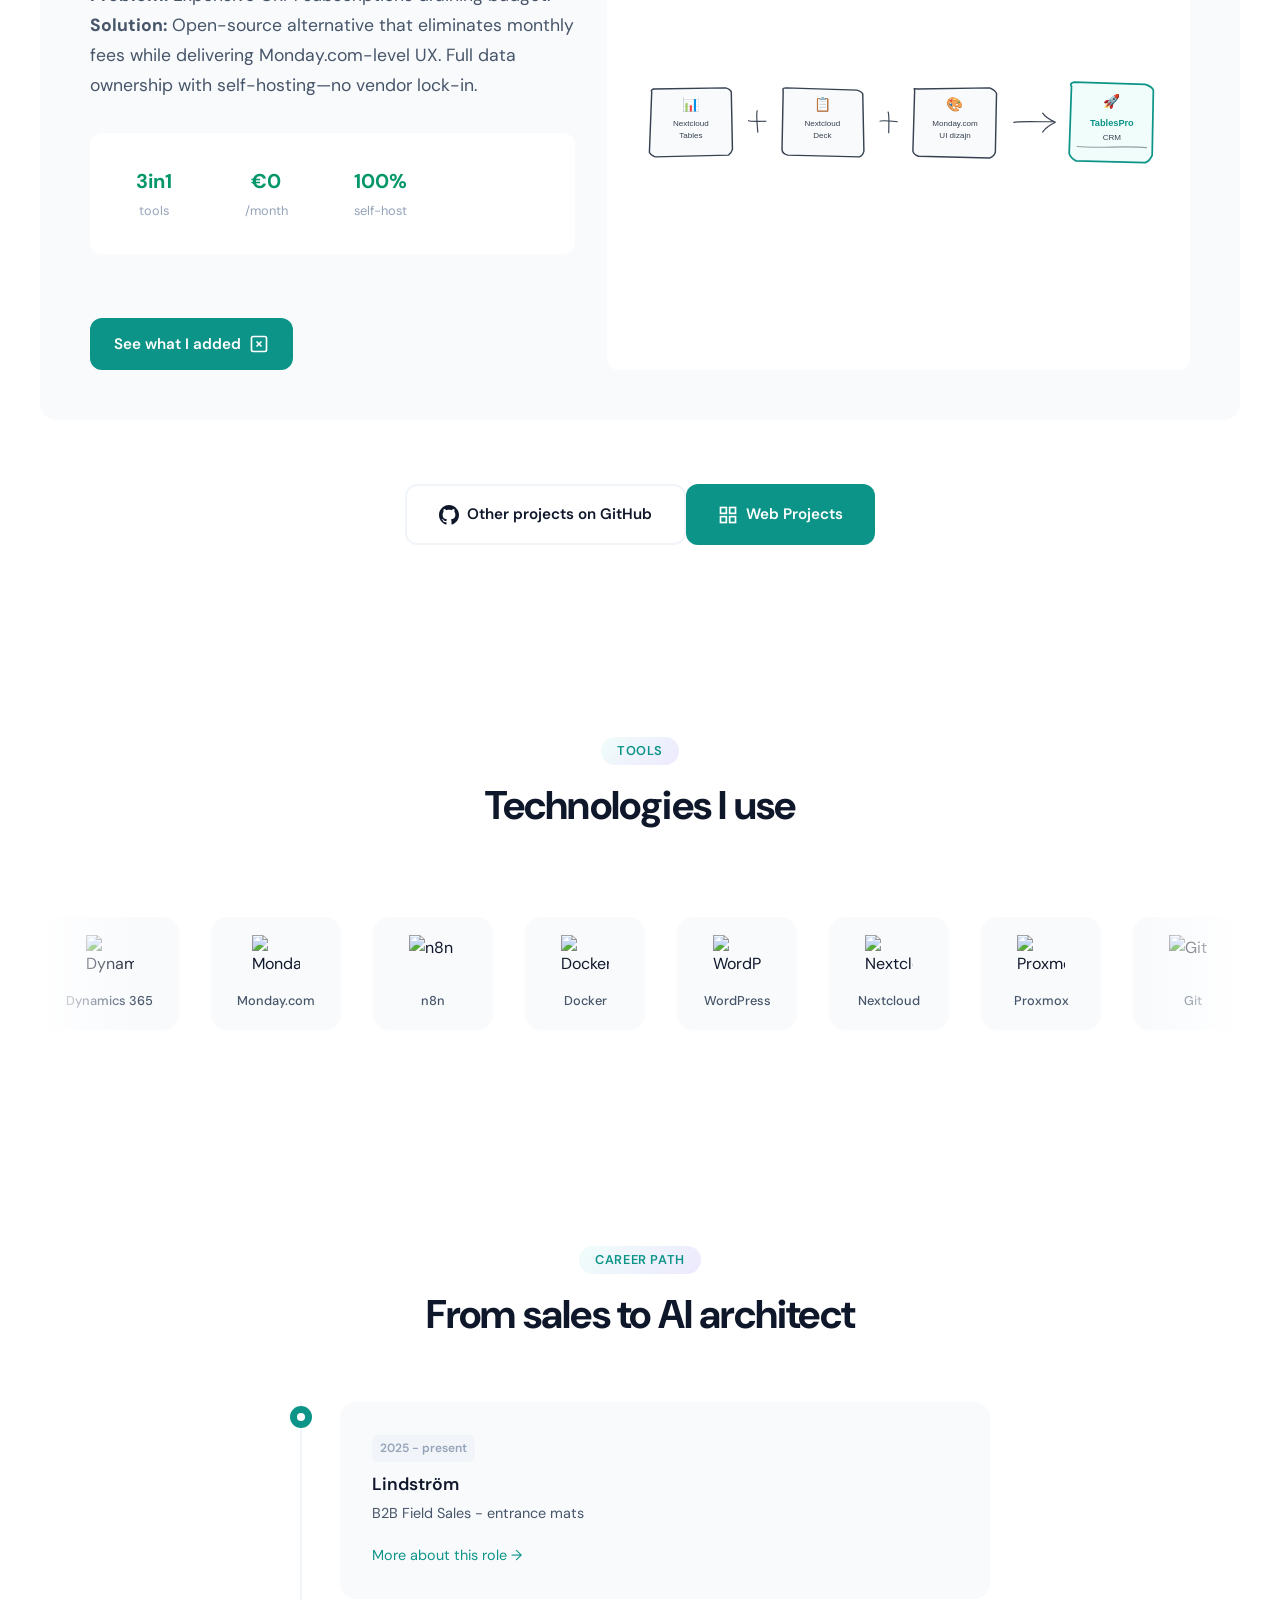
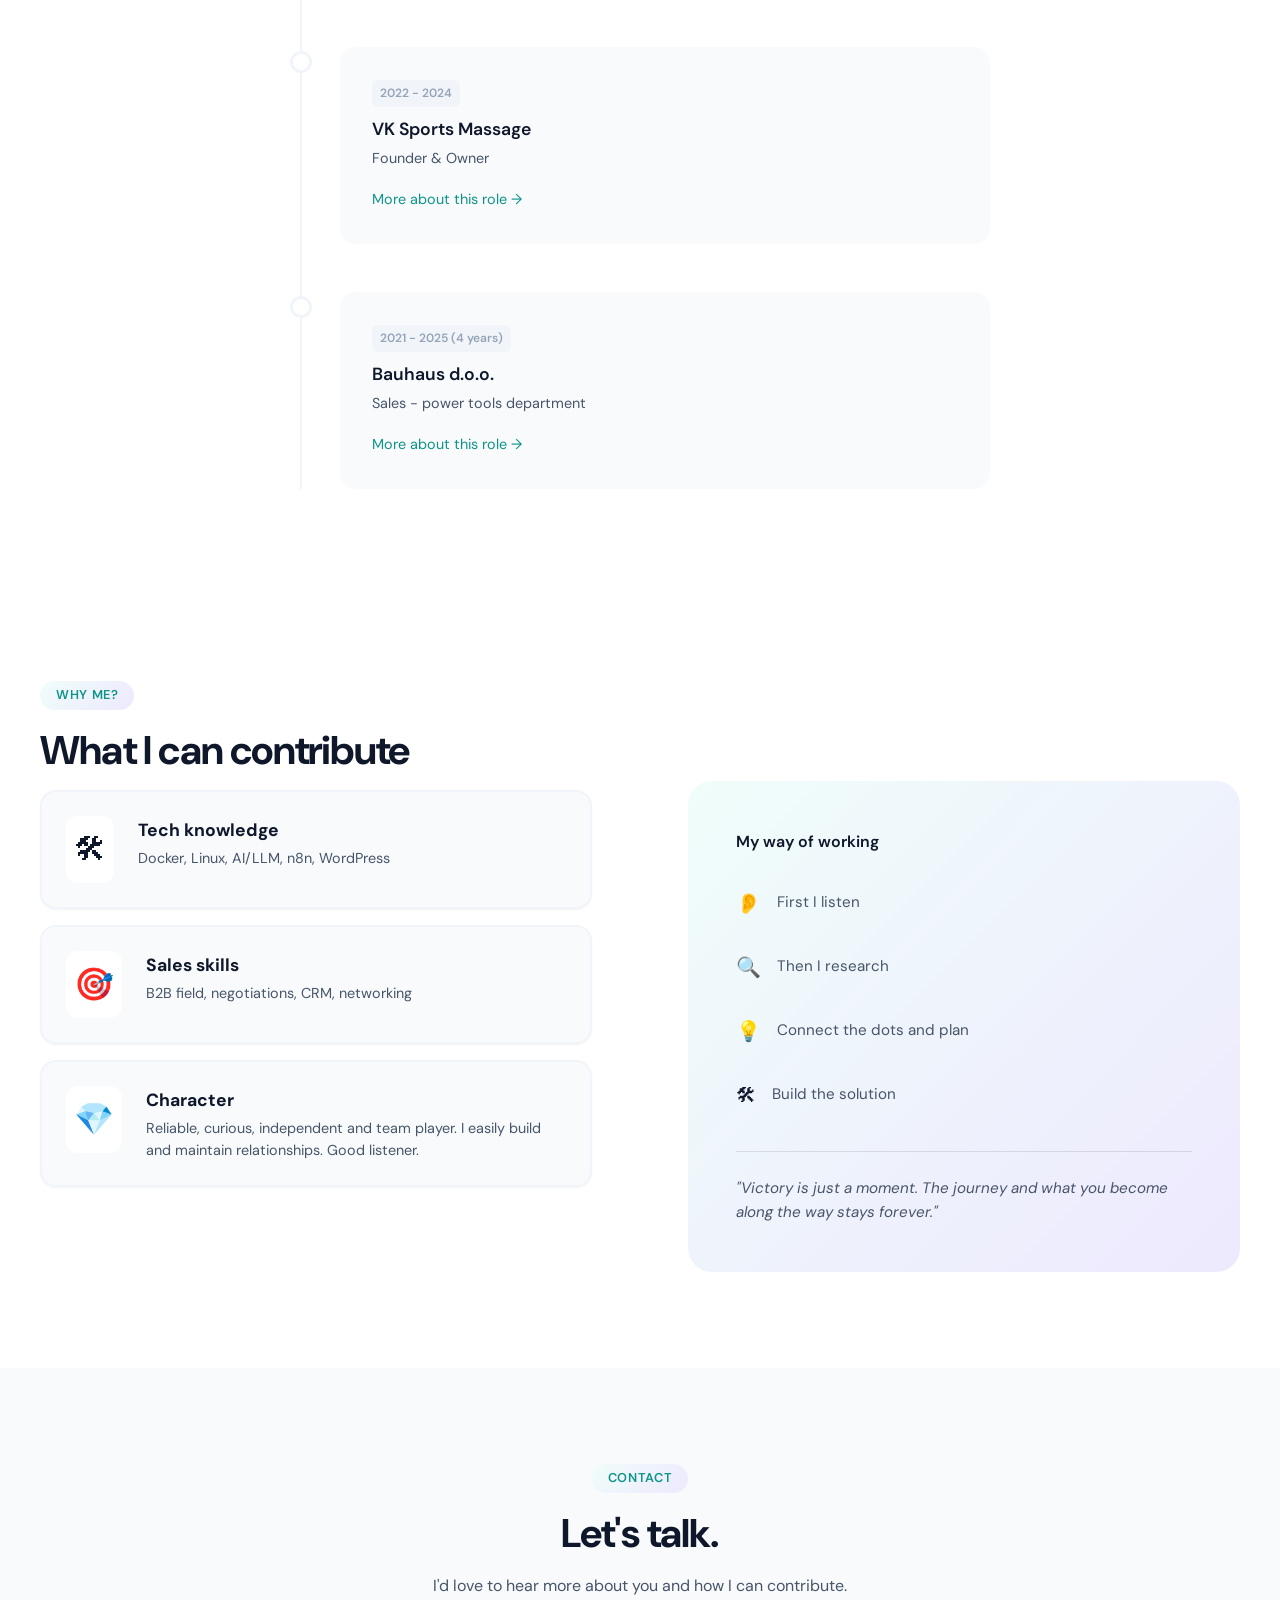
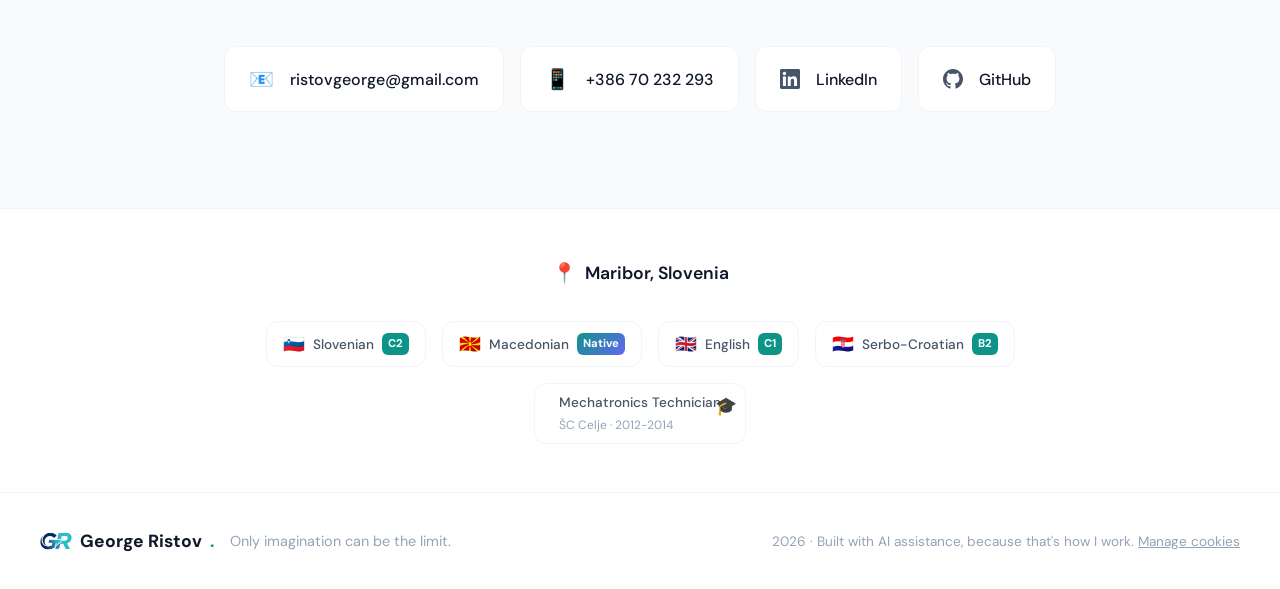
==== commit dbe3c844: "Security: remove hardcoded secrets, add security headers, block .git access - Move Supabase credenti" ====
--- a/en/index.html
+++ b/en/index.html
@@ -843,6 +843,7 @@
         </div>
     </div>
 
+    <script src="../config.js"></script>
     <script src="../app.js?v=20260107fix"></script>
     <script src="../cookie-consent.js?v=20260118"></script>
 
--- a/styles.css
+++ b/styles.css
@@ -3488,9 +3488,9 @@
     right: 0;
     background: var(--bg-card);
     border-top: 1px solid var(--border-color);
-    box-shadow: 0 -4px 20px rgba(0, 0, 0, 0.1);
+    box-shadow: 0 -2px 10px rgba(0, 0, 0, 0.08);
     z-index: 10000;
-    padding: var(--space-lg);
+    padding: var(--space-sm) var(--space-md);
     transform: translateY(100%);
     transition: transform 0.3s ease-out;
 }
@@ -3505,27 +3505,30 @@
     display: flex;
     align-items: center;
     justify-content: space-between;
-    gap: var(--space-lg);
-    flex-wrap: wrap;
+    gap: var(--space-md);
+    flex-wrap: nowrap;
 }
 
 .cookie-text {
     flex: 1;
-    min-width: 280px;
+    display: flex;
+    align-items: center;
+    gap: var(--space-sm);
 }
 
 .cookie-text h4 {
-    margin: 0 0 var(--space-sm) 0;
-    font-size: 1.1rem;
+    margin: 0;
+    font-size: 0.85rem;
     color: var(--text-primary);
     font-weight: 600;
+    white-space: nowrap;
 }
 
 .cookie-text p {
     margin: 0;
-    font-size: 0.9rem;
-    color: var(--text-secondary);
-    line-height: 1.5;
+    font-size: 0.8rem;
+    color: var(--text-secondary);
+    line-height: 1.3;
 }
 
 .cookie-status {
@@ -3544,19 +3547,21 @@
 
 .cookie-buttons {
     display: flex;
-    gap: var(--space-sm);
-    flex-wrap: wrap;
+    gap: var(--space-xs);
+    flex-wrap: nowrap;
+    flex-shrink: 0;
 }
 
 .cookie-btn {
-    padding: var(--space-sm) var(--space-lg);
-    border-radius: var(--radius-md);
-    font-size: 0.9rem;
+    padding: 6px 14px;
+    border-radius: var(--radius-sm);
+    font-size: 0.75rem;
     font-weight: 500;
     cursor: pointer;
     transition: all 0.2s ease;
     border: none;
     font-family: var(--font-sans);
+    white-space: nowrap;
 }
 
 .cookie-btn-accept {
@@ -3588,26 +3593,35 @@
     background: #d97706;
 }
 
-/* Mobile: Stack vertically, above nav-bottom */
+/* Mobile: Compact single row, above nav-bottom */
 @media (max-width: 768px) {
     .cookie-banner {
         bottom: 70px; /* Above mobile nav */
-        padding: var(--space-md);
+        padding: var(--space-xs) var(--space-sm);
     }
 
     .cookie-content {
+        gap: var(--space-sm);
+    }
+
+    .cookie-text {
         flex-direction: column;
-        text-align: center;
-    }
-
-    .cookie-buttons {
-        width: 100%;
-        justify-content: center;
+        align-items: flex-start;
+        gap: 2px;
+    }
+
+    .cookie-text h4 {
+        font-size: 0.8rem;
+    }
+
+    .cookie-text p {
+        font-size: 0.7rem;
+        display: none; /* Hide description on mobile for compactness */
     }
 
     .cookie-btn {
-        flex: 1;
-        min-width: 100px;
+        padding: 5px 10px;
+        font-size: 0.7rem;
     }
 }
 
